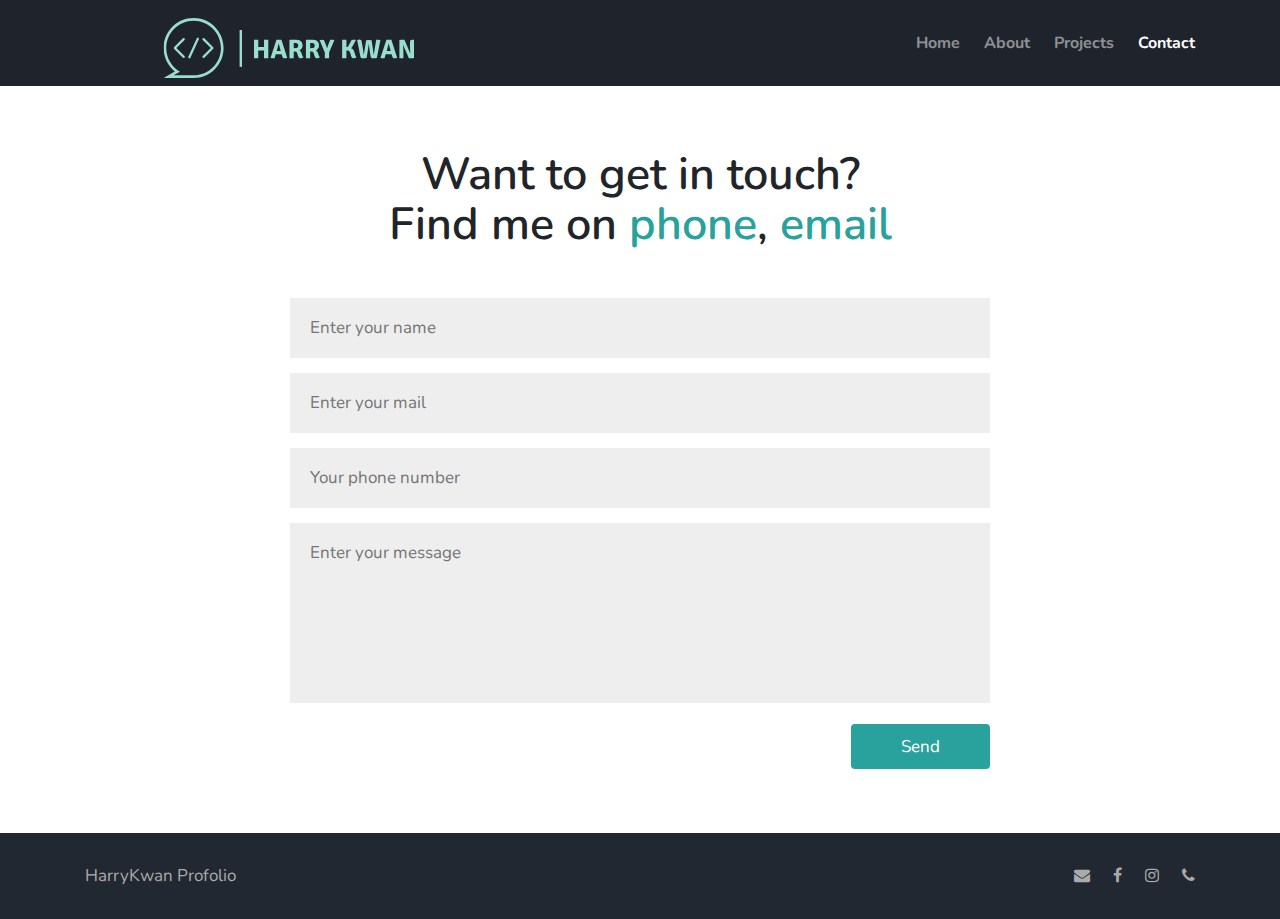
==== contact.html @ 083d7336 "Add files via upload" ====
<!--
Author: W3layouts
Author URL: http://w3layouts.com
-->
<!doctype html>
<html lang="en">

<head>
    <!-- Required meta tags -->
    <meta charset="utf-8">
    <meta name="viewport" content="width=device-width, initial-scale=1, shrink-to-fit=no">

    <title>Harry Kwan</title>

    <!-- google fonts -->
    <link href="https://fonts.googleapis.com/css?family=Nunito:400,700&display=swap" rel="stylesheet">
    <link href="https://fonts.googleapis.com/css2?family=Dosis:wght@200;300;400&display=swap" rel="stylesheet">

    <!-- Template CSS -->
    <link rel="stylesheet" href="assets/css/style-starter.css">
    <style>
        .mysvglogo {
            width: 331px;
            height: 75px;
            position: absolute;
            left: calc(10% + 100px);
            transform: translate(-50%, -50%) scale(.8);
            z-index: 0;
            cursor: pointer;
        }

        @media only screen and (max-width: 600px) {
            .mysvglogo {
                left: calc(10% + 60px);
                transform: translate(-50%, -50%) scale(.6);

            }
        }
    </style>
</head>

<body>
    <!-- inner page header -->
    <div class="inner-banner">
        <div class="w3l-header inner-w3l-header" id="home">
            <div class="container">
                <nav class="navbar navbar-expand-lg navbar-dark pl-0 pr-0">
                    <a class="navbar-brand m-0 text-primary" href="index.html">
                        <div style="margin-top: 10px;">
                            <svg height="75" width="331" class="mysvglogo" style="">
                                <defs id="SvgjsDefs1001"></defs>
                                <g id="SvgjsG1007" featurekey="symbolFeature-0"
                                    transform="matrix(0.9621676019932013,0,0,0.9621676019932013,-10.608860919193836,-10.608860001599306)"
                                    fill="#99ddcc">
                                    <path xmlns="http://www.w3.org/2000/svg"
                                        d="M50,11.026c-21.525,0-38.974,17.449-38.974,38.974c0,12.283,5.688,23.232,14.567,30.376l-14.567,8.599H50  c21.525,0,38.975-17.449,38.975-38.975C88.975,28.475,71.523,11.026,50,11.026z M49.999,85.507H23.961l8.242-4.786  C21.617,74.574,14.493,63.123,14.493,50c0-19.61,15.896-35.506,35.506-35.506c19.61,0,35.507,15.896,35.507,35.506  C85.506,69.609,69.609,85.507,49.999,85.507z M38.165,60.521c0.581,0.581,0.581,1.521,0,2.103c-0.581,0.581-1.521,0.581-2.102,0  L24.516,51.076c-0.581-0.581-0.581-1.521,0-2.102l11.547-11.547c0.581-0.581,1.522-0.581,2.102,0c0.581,0.58,0.581,1.521,0,2.102  L27.669,50.025L38.165,60.521 M61.835,39.529c-0.581-0.581-0.581-1.521,0-2.102s1.521-0.581,2.103,0l11.547,11.547  c0.581,0.581,0.581,1.522,0,2.102L63.938,62.623c-0.581,0.581-1.522,0.581-2.103,0c-0.581-0.58-0.581-1.521,0-2.102l10.496-10.496  L61.835,39.529 M44.498,63.563c-0.206,0-0.415-0.044-0.615-0.134c-0.747-0.342-1.077-1.223-0.737-1.97l11.004-24.153  c0.34-0.747,1.221-1.077,1.968-0.736c0.748,0.34,1.077,1.221,0.737,1.968L45.851,62.692C45.602,63.24,45.062,63.563,44.498,63.563">
                                    </path>
                                </g>
                                <g id="SvgjsG1008" featurekey="textGroupContainer" transform="matrix(1,0,0,1,330,15)"
                                    fill="#99ddcc">
                                    <rect xmlns="http://www.w3.org/2000/svg" y="0" height="1" width="1" opacity="0">
                                    </rect>
                                    <rect xmlns="http://www.w3.org/2000/svg" y="0" x="-235" width="3" height="46">
                                    </rect>
                                </g>
                                <g id="SvgjsG1009" featurekey="vMvB0T-0"
                                    transform="matrix(1.6739202743619082,0,0,1.6739202743619082,110.45564141444424,16.688650567163222)"
                                    fill="#99ddcc">
                                    <path
                                        d="M9.02 11.64 l-0.02 -1.48 l0 -3.82 q0.62 -0.12 1.61 -0.12 t1.59 0.12 l0 13.66 q-0.64 0.12 -1.6 0.12 t-1.6 -0.12 l0 -4.24 l0.02 -1.48 l-1 0.02 l-2.32 0 l-1 -0.02 l0.02 1.48 l0 4.24 q-0.62 0.12 -1.6 0.12 t-1.6 -0.12 l0 -13.66 q0.62 -0.12 1.6 -0.12 t1.6 0.12 l0 3.82 l-0.02 1.48 l1 -0.02 l2.32 0 z M18.560000000000002 17.14 q-0.54 0 -0.8 -0.02 l-0.86 2.9 q-0.48 0.12 -1.34 0.12 q-0.96 0 -1.56 -0.22 l-0.1 -0.16 l4.4 -13.42 q0.78 -0.12 1.82 -0.12 q1.18 0 1.88 0.14 l4.32 13.44 q-0.7 0.38 -1.58 0.38 q-1.04 0 -1.46 -0.36 t-0.72 -1.38 l-0.38 -1.32 q-0.26 0.02 -0.78 0.02 l-2.84 0 z M18.5 14.620000000000001 l0.8 -0.02 l1.46 0 q0.1 0 0.35 0.01 t0.37 0.01 l-0.34 -1.24 q-0.48 -1.68 -1.1 -4.12 l-0.12 0 q-0.16 0.86 -0.96 3.82 z M37.8 10.56 q0 0.66 -0.2 1.25 t-0.53 1.06 t-0.78 0.82 t-0.93 0.53 q1.04 0.38 1.54 1.84 l0.6 1.7 q0.34 1 1 1.48 q-0.3 0.4 -0.9 0.67 t-1.32 0.27 t-1.12 -0.41 t-0.74 -1.43 l-0.72 -2.1 q-0.22 -0.6 -0.59 -0.92 t-1.11 -0.32 l-0.82 0 l0 5 q-0.64 0.12 -1.6 0.12 t-1.58 -0.12 l0 -13.56 l0.14 -0.14 q1.74 -0.04 2.93 -0.06 t1.87 -0.02 q1.1 0 2 0.27 t1.53 0.81 t0.98 1.36 t0.35 1.9 z M31.18 8.62 l0 3.92 q0.9 0 1.54 -0.03 t1.03 -0.24 t0.59 -0.59 t0.2 -1.1 q0 -1.94 -1.88 -1.94 l-0.83 0 t-0.65 -0.02 z M50.1 10.56 q0 0.66 -0.2 1.25 t-0.53 1.06 t-0.78 0.82 t-0.93 0.53 q1.04 0.38 1.54 1.84 l0.6 1.7 q0.34 1 1 1.48 q-0.3 0.4 -0.9 0.67 t-1.32 0.27 t-1.12 -0.41 t-0.74 -1.43 l-0.72 -2.1 q-0.22 -0.6 -0.59 -0.92 t-1.11 -0.32 l-0.82 0 l0 5 q-0.64 0.12 -1.6 0.12 t-1.58 -0.12 l0 -13.56 l0.14 -0.14 q1.74 -0.04 2.93 -0.06 t1.87 -0.02 q1.1 0 2 0.27 t1.53 0.81 t0.98 1.36 t0.35 1.9 z M43.480000000000004 8.62 l0 3.92 q0.9 0 1.54 -0.03 t1.03 -0.24 t0.59 -0.59 t0.2 -1.1 q0 -1.94 -1.88 -1.94 l-0.83 0 t-0.65 -0.02 z M57.14 9.72 l1.34 -3.38 q0.52 -0.12 1.34 -0.12 q0.88 0 1.52 0.24 l0.14 0.16 l-3.88 9.18 l0 4.2 q-0.62 0.12 -1.6 0.12 t-1.6 -0.12 l0 -4.28 l-3.86 -9 q0.92 -0.54 1.76 -0.54 t1.21 0.29 t0.65 0.99 l0.96 2.38 q0.52 1.28 0.9 2.86 l0.12 0 q0.32 -1.26 1 -2.98 z M78.10000000000001 19.22 q-0.68 0.96 -2.12 0.96 q-0.82 0 -1.23 -0.42 t-0.71 -1.42 l-0.76 -2.34 q-0.3 -0.94 -0.72 -1.34 t-1.14 -0.4 q-0.24 0 -0.88 0.04 l0 5.7 q-0.62 0.12 -1.6 0.12 t-1.6 -0.12 l0 -13.66 q0.62 -0.12 1.6 -0.12 t1.6 0.12 l0 5.28 l0.52 -0.02 q0.36 0 0.52 -0.13 t0.38 -0.55 l1.9 -3.58 q0.3 -0.62 0.64 -0.87 t1.06 -0.25 q0.8 0 1.86 0.1 l0.18 0.22 l-2.44 4.6 q-0.46 0.92 -1.12 1.46 q0.94 0.2 1.41 0.76 t0.79 1.5 l0.82 2.48 q0.16 0.46 0.24 0.68 t0.4 0.74 q0.14 0.2 0.4 0.46 z M80.9 18.68 l-2.36 -12.16 q0.96 -0.36 1.7 -0.36 q0.84 0 1.22 0.37 t0.54 1.39 l0.84 5.16 q0.38 2.32 0.48 3.24 t0.13 0.96 t0.13 0.04 l1.66 -10.72 q0.74 -0.14 2.06 -0.14 t2.04 0.14 l1.52 10.46 q0.02 0.18 0.07 0.22 t0.15 0.04 q0.18 -1.88 0.6 -4.26 l1.12 -6.72 q0.58 -0.12 1.34 -0.12 q0.92 0 1.62 0.22 l0.14 0.18 l-2.64 13.36 q-1.3 0.14 -2.44 0.14 t-1.62 -0.28 t-0.62 -1.16 l-0.68 -4.34 q-0.36 -2.36 -0.58 -4.64 l-0.14 0 q-0.22 1.94 -0.66 4.64 l-0.9 5.64 q-1.36 0.14 -2.47 0.14 t-1.59 -0.28 t-0.66 -1.16 z M100.66000000000001 17.14 q-0.54 0 -0.8 -0.02 l-0.86 2.9 q-0.48 0.12 -1.34 0.12 q-0.96 0 -1.56 -0.22 l-0.1 -0.16 l4.4 -13.42 q0.78 -0.12 1.82 -0.12 q1.18 0 1.88 0.14 l4.32 13.44 q-0.7 0.38 -1.58 0.38 q-1.04 0 -1.46 -0.36 t-0.72 -1.38 l-0.38 -1.32 q-0.26 0.02 -0.78 0.02 l-2.84 0 z M100.60000000000001 14.620000000000001 l0.8 -0.02 l1.46 0 q0.1 0 0.35 0.01 t0.37 0.01 l-0.34 -1.24 q-0.48 -1.68 -1.1 -4.12 l-0.12 0 q-0.16 0.86 -0.96 3.82 z M120.86000000000001 6.199999999999999 l0.14 0.14 l0 13.6 q-0.8 0.18 -1.89 0.18 t-1.93 -0.12 l-3.14 -7.16 q-0.56 -1.22 -1.14 -2.82 l-0.06 0.02 q0.24 2.92 0.24 5.98 l0 3.98 q-0.62 0.12 -1.5 0.12 t-1.48 -0.12 l0 -13.6 q0.76 -0.18 1.83 -0.18 t1.91 0.12 l3.1 7.14 q0.84 1.98 1.24 3.04 l0.08 -0.04 q-0.24 -2.78 -0.24 -5.9 l0 -2.44 q0 -1.04 0.42 -1.49 t1.36 -0.45 l1.06 0 z">
                                    </path>
                                </g>
                            </svg>
                        </div>
                    </a>
                    <button class="navbar-toggler" type="button" data-toggle="collapse" data-target="#navbarNav"
                        aria-controls="navbarNav" aria-expanded="false" aria-label="Toggle navigation">
                        <span class="navbar-toggler-icon"></span>
                    </button>
                    <div class="collapse navbar-collapse" id="navbarNav">
                        <ul class="navbar-nav ml-auto">
                            <li class="nav-item mr-lg-4">
                                <a class="nav-link pl-0 pr-0 font-weight-bold" href="index.html">Home <span
                                        class="sr-only">(current)</span></a>
                            </li>
                            <li class="nav-item mr-lg-4">
                                <a class="nav-link pl-0 pr-0 font-weight-bold" href="index.html#about">About</a>
                            </li>
                            <li class="nav-item mr-lg-4">
                                <a class="nav-link pl-0 pr-0 font-weight-bold" href="services.html">Projects</a>
                            </li>
                            <li class="nav-item active">
                                <a class="nav-link pl-0 pr-0 font-weight-bold" href="contact.html">Contact</a>
                            </li>
                        </ul>
                    </div>
                </nav>
            </div>
        </div>
    </div>
    <!-- //inner page header -->

    <!-- contact form -->
    <section class="w3l-contacts-12 py-5">
        <div class="container py-md-3">
            <div class="contacts12-main">
                <div class="title-section">
                    <h3 class="main-title-w3 mb-md-5 mb-4">Want to get in touch? <br>Find me on
                        <a href="tel:+852 66581248" class="text-primary">phone</a>,
                        <a href="mailto:harry1998kwan@gmail.com" class="text-primary">email</a>
                </div>
                <form action="https://sendmail.w3layouts.com/submitForm" method="post" class="">
                    <div class="main-input">
                        <input type="text" name="w3lName" placeholder="Enter your name" class="contact-input"
                            required="" />
                        <input type="email" name="w3lSender" placeholder="Enter your mail" class="contact-input"
                            required="" />
                        <input type="number" name="w3lPhone" placeholder="Your phone number" class="contact-input"
                            required="" />
                        <textarea class="contact-textarea contact-input" name="w3lMessage"
                            placeholder="Enter your message" required=""></textarea>
                    </div>
                    <div class="text-right">
                        <button class="btn-primary btn primary-btn-style">Send</button>
                    </div>
                </form>
            </div>
        </div>
    </section>
    <!-- //contact form -->

    <!-- Footer -->
    <section class="w3l-footers-1">
        <div class="footer bg-secondary">
            <div class="container">
                <div class="footer-content">
                    <div class="row">
                        <div class="col-lg-8 footer-left">
                            <p class="m-0">HarryKwan Profolio</p>
                            <!-- <a href="https://w3layouts.com">W3layouts</a> -->
                        </div>
                        <div class="col-lg-4 footer-right text-lg-right text-center mt-lg-0 mt-3">
                            <ul class="social m-0 p-0">
                                <li><a href="mailto:harry1998kwan@gmail.com"><span class="fa fa-envelope"></span></a>
                                </li>
                                <li><a target="_blank" href="https://www.facebook.com/harry.chan.77128"><span
                                            class="fa fa-facebook"></span></a></li>
                                <li><a target="_blank" href="https://www.instagram.com/harrykwan0_0/"><span
                                            class="fa fa-instagram"></span></a></li>
                                <li><a href="tel:+852 66581248"><span class="fa fa-phone"></span></a></li>
                            </ul>
                        </div>
                    </div>
                </div>
            </div>
        </div>
    </section>
    <!-- //Footer -->

    <!-- move top -->
    <button onclick="topFunction()" id="movetop" class="bg-primary" title="Go to top">
        <span class="fa fa-angle-up"></span>
    </button>
    <script>
        // When the user scrolls down 20px from the top of the document, show the button
        window.onscroll = function () {
            scrollFunction()
        };

        function scrollFunction() {
            if (document.body.scrollTop > 20 || document.documentElement.scrollTop > 20) {
                document.getElementById("movetop").style.display = "block";
            } else {
                document.getElementById("movetop").style.display = "none";
            }
        }

        // When the user clicks on the button, scroll to the top of the document
        function topFunction() {
            document.body.scrollTop = 0;
            document.documentElement.scrollTop = 0;
        }
    </script>
    <!-- /move top -->

    <!-- common jquery -->
    <script src="assets/js/jquery-3.3.1.min.js"></script>
    <!-- //common jquery -->

    <!-- disable body scroll which navbar is in active -->
    <script>
        $(function () {
            $('.navbar-toggler').click(function () {
                $('body').toggleClass('noscroll');
            })
        });
    </script>
    <!-- disable body scroll which navbar is in active -->

    <!--  bootstrap js -->
    <script src="assets/js/bootstrap.min.js"></script>
    <!--  //bootstrap js -->

</body>

</html>
---- assets/css/style-starter.css ----
/*--
Author: W3layouts
Author URL: http://w3layouts.com
--*/

@charset "UTF-8";

/*!
 * Bootstrap v4.4.1 (https://getbootstrap.com/)
 * Copyright 2011-2019 The Bootstrap Authors
 * Copyright 2011-2019 Twitter, Inc.
 * Licensed under MIT (https://github.com/twbs/bootstrap/blob/master/LICENSE)
 */
:root {
  --blue: #007bff;
  --indigo: #6610f2;
  --purple: #6f42c1;
  --pink: #e83e8c;
  --red: #dc3545;
  --orange: #fd7e14;
  --yellow: #ffc107;
  --green: #28a745;
  --teal: #20c997;
  --cyan: #17a2b8;
  --white: #fff;
  --gray: #6c757d;
  --gray-dark: #343a40;
  --primary: #29a19c;
  --secondary: #222831;
  --success: #28a745;
  --info: #17a2b8;
  --warning: #ffc107;
  --danger: #dc3545;
  --light: #f8f9fa;
  --dark: #343a40;
  --breakpoint-xs: 0;
  --breakpoint-sm: 576px;
  --breakpoint-md: 768px;
  --breakpoint-lg: 992px;
  --breakpoint-xl: 1200px;
  --font-family-sans-serif: -apple-system, BlinkMacSystemFont, "Segoe UI", Roboto, "Helvetica Neue", Arial, "Noto Sans", sans-serif, "Apple Color Emoji", "Segoe UI Emoji", "Segoe UI Symbol", "Noto Color Emoji";
  --font-family-monospace: SFMono-Regular, Menlo, Monaco, Consolas, "Liberation Mono", "Courier New", monospace;
}

*,
*::before,
*::after {
  box-sizing: border-box;
}

html {
  /* font-family: sans-serif; */
  font-family: 'Dosis', sans-serif;
  line-height: 1.15;
  -webkit-text-size-adjust: 100%;
  -webkit-tap-highlight-color: rgba(0, 0, 0, 0);
}

article,
aside,
figcaption,
figure,
footer,
header,
hgroup,
main,
nav,
section {
  display: block;
}

body {
  margin: 0;
  /* font-family: -apple-system, BlinkMacSystemFont, "Segoe UI", Roboto, "Helvetica Neue", Arial, "Noto Sans", sans-serif, "Apple Color Emoji", "Segoe UI Emoji", "Segoe UI Symbol", "Noto Color Emoji"; */
  font-family: 'Dosis', sans-serif;
  font-size: 1rem;
  font-weight: 400;
  line-height: 1.5;
  color: #212529;
  text-align: left;
  background-color: #fff;
}

[tabindex="-1"]:focus:not(:focus-visible) {
  outline: 0 !important;
}

hr {
  box-sizing: content-box;
  height: 0;
  overflow: visible;
}

h1,
h2,
h3,
h4,
h5,
h6 {
  margin-top: 0;
  margin-bottom: 0.5rem;
}

p {
  margin-top: 0;
  margin-bottom: 1rem;
}

abbr[title],
abbr[data-original-title] {
  text-decoration: underline;
  -webkit-text-decoration: underline dotted;
  text-decoration: underline dotted;
  cursor: help;
  border-bottom: 0;
  -webkit-text-decoration-skip-ink: none;
  text-decoration-skip-ink: none;
}

address {
  margin-bottom: 1rem;
  font-style: normal;
  line-height: inherit;
}

ol,
ul,
dl {
  margin-top: 0;
  margin-bottom: 1rem;
}

ol ol,
ul ul,
ol ul,
ul ol {
  margin-bottom: 0;
}

dt {
  font-weight: 700;
}

dd {
  margin-bottom: .5rem;
  margin-left: 0;
}

blockquote {
  margin: 0 0 1rem;
}

b,
strong {
  font-weight: bolder;
}

small {
  font-size: 80%;
}

sub,
sup {
  position: relative;
  font-size: 75%;
  line-height: 0;
  vertical-align: baseline;
}

sub {
  bottom: -.25em;
}

sup {
  top: -.5em;
}

a {
  color: #29a19c;
  text-decoration: none;
  background-color: transparent;
}

a:hover {
  color: #196461;
  text-decoration: underline;
}

a:not([href]) {
  color: inherit;
  text-decoration: none;
}

a:not([href]):hover {
  color: inherit;
  text-decoration: none;
}

pre,
code,
kbd,
samp {
  /* font-family: SFMono-Regular, Menlo, Monaco, Consolas, "Liberation Mono", "Courier New", monospace; */
  font-family: 'Dosis', sans-serif;
  font-size: 1em;
}

pre {
  margin-top: 0;
  margin-bottom: 1rem;
  overflow: auto;
}

figure {
  margin: 0 0 1rem;
}

img {
  vertical-align: middle;
  border-style: none;
}

svg {
  overflow: hidden;
  vertical-align: middle;
}

table {
  border-collapse: collapse;
}

caption {
  padding-top: 0.75rem;
  padding-bottom: 0.75rem;
  color: #6c757d;
  text-align: left;
  caption-side: bottom;
}

th {
  text-align: inherit;
}

label {
  display: inline-block;
  margin-bottom: 0.5rem;
}

button {
  border-radius: 0;
}

button:focus {
  outline: 1px dotted;
  outline: 5px auto -webkit-focus-ring-color;
}

input,
button,
select,
optgroup,
textarea {
  margin: 0;
  font-family: inherit;
  font-size: inherit;
  line-height: inherit;
}

button,
input {
  overflow: visible;
}

button,
select {
  text-transform: none;
}

select {
  word-wrap: normal;
}

button,
[type="button"],
[type="reset"],
[type="submit"] {
  -webkit-appearance: button;
}

button:not(:disabled),
[type="button"]:not(:disabled),
[type="reset"]:not(:disabled),
[type="submit"]:not(:disabled) {
  cursor: pointer;
}

button::-moz-focus-inner,
[type="button"]::-moz-focus-inner,
[type="reset"]::-moz-focus-inner,
[type="submit"]::-moz-focus-inner {
  padding: 0;
  border-style: none;
}

input[type="radio"],
input[type="checkbox"] {
  box-sizing: border-box;
  padding: 0;
}

input[type="date"],
input[type="time"],
input[type="datetime-local"],
input[type="month"] {
  -webkit-appearance: listbox;
}

textarea {
  overflow: auto;
  resize: vertical;
}

fieldset {
  min-width: 0;
  padding: 0;
  margin: 0;
  border: 0;
}

legend {
  display: block;
  width: 100%;
  max-width: 100%;
  padding: 0;
  margin-bottom: .5rem;
  font-size: 1.5rem;
  line-height: inherit;
  color: inherit;
  white-space: normal;
}

@media (max-width: 1200px) {
  legend {
    font-size: calc(1.275rem + 0.3vw);
  }
}

progress {
  vertical-align: baseline;
}

[type="number"]::-webkit-inner-spin-button,
[type="number"]::-webkit-outer-spin-button {
  height: auto;
}

[type="search"] {
  outline-offset: -2px;
  -webkit-appearance: none;
}

[type="search"]::-webkit-search-decoration {
  -webkit-appearance: none;
}

::-webkit-file-upload-button {
  font: inherit;
  -webkit-appearance: button;
}

output {
  display: inline-block;
}

summary {
  display: list-item;
  cursor: pointer;
}

template {
  display: none;
}

[hidden] {
  display: none !important;
}

h1,
h2,
h3,
h4,
h5,
h6,
.h1,
.h2,
.h3,
.h4,
.h5,
.h6 {
  margin-bottom: 0.5rem;
  font-weight: 500;
  line-height: 1.2;
}

h1,
.h1 {
  font-size: 2.5rem;
}

@media (max-width: 1200px) {

  h1,
  .h1 {
    font-size: calc(1.375rem + 1.5vw);
  }
}

h2,
.h2 {
  font-size: 2rem;
}

@media (max-width: 1200px) {

  h2,
  .h2 {
    font-size: calc(1.325rem + 0.9vw);
  }
}

h3,
.h3 {
  font-size: 1.75rem;
}

@media (max-width: 1200px) {

  h3,
  .h3 {
    font-size: calc(1.3rem + 0.6vw);
  }
}

h4,
.h4 {
  font-size: 1.5rem;
}

@media (max-width: 1200px) {

  h4,
  .h4 {
    font-size: calc(1.275rem + 0.3vw);
  }
}

h5,
.h5 {
  font-size: 1.25rem;
}

h6,
.h6 {
  font-size: 1rem;
}

.lead {
  font-size: 1.25rem;
  font-weight: 300;
}

.display-1 {
  font-size: 6rem;
  font-weight: 300;
  line-height: 1.2;
}

@media (max-width: 1200px) {
  .display-1 {
    font-size: calc(1.725rem + 5.7vw);
  }
}

.display-2 {
  font-size: 5.5rem;
  font-weight: 300;
  line-height: 1.2;
}

@media (max-width: 1200px) {
  .display-2 {
    font-size: calc(1.675rem + 5.1vw);
  }
}

.display-3 {
  font-size: 4.5rem;
  font-weight: 300;
  line-height: 1.2;
}

@media (max-width: 1200px) {
  .display-3 {
    font-size: calc(1.575rem + 3.9vw);
  }
}

.display-4 {
  font-size: 3.5rem;
  font-weight: 300;
  line-height: 1.2;
}

@media (max-width: 1200px) {
  .display-4 {
    font-size: calc(1.475rem + 2.7vw);
  }
}

hr {
  margin-top: 1rem;
  margin-bottom: 1rem;
  border: 0;
  border-top: 1px solid rgba(0, 0, 0, 0.1);
}

small,
.small {
  font-size: 80%;
  font-weight: 400;
}

mark,
.mark {
  padding: 0.2em;
  background-color: #fcf8e3;
}

.list-unstyled {
  padding-left: 0;
  list-style: none;
}

.list-inline {
  padding-left: 0;
  list-style: none;
}

.list-inline-item {
  display: inline-block;
}

.list-inline-item:not(:last-child) {
  margin-right: 0.5rem;
}

.initialism {
  font-size: 90%;
  text-transform: uppercase;
}

.blockquote {
  margin-bottom: 1rem;
  font-size: 1.25rem;
}

.blockquote-footer {
  display: block;
  font-size: 80%;
  color: #6c757d;
}

.blockquote-footer::before {
  content: "\2014\00A0";
}

.img-fluid {
  max-width: 100%;
  height: auto;
}

.img-thumbnail {
  padding: 0.25rem;
  background-color: #fff;
  border: 1px solid #dee2e6;
  border-radius: 0.25rem;
  max-width: 100%;
  height: auto;
}

.figure {
  display: inline-block;
}

.figure-img {
  margin-bottom: 0.5rem;
  line-height: 1;
}

.figure-caption {
  font-size: 90%;
  color: #6c757d;
}

code {
  font-size: 87.5%;
  color: #e83e8c;
  word-wrap: break-word;
}

a>code {
  color: inherit;
}

kbd {
  padding: 0.2rem 0.4rem;
  font-size: 87.5%;
  color: #fff;
  background-color: #212529;
  border-radius: 0.2rem;
}

kbd kbd {
  padding: 0;
  font-size: 100%;
  font-weight: 700;
}

pre {
  display: block;
  font-size: 87.5%;
  color: #212529;
}

pre code {
  font-size: inherit;
  color: inherit;
  word-break: normal;
}

.pre-scrollable {
  max-height: 340px;
  overflow-y: scroll;
}

.container {
  width: 100%;
  padding-right: 15px;
  padding-left: 15px;
  margin-right: auto;
  margin-left: auto;
}

@media (min-width: 576px) {
  .container {
    max-width: 540px;
  }
}

@media (min-width: 768px) {
  .container {
    max-width: 720px;
  }
}

@media (min-width: 992px) {
  .container {
    max-width: 960px;
  }
}

@media (min-width: 1200px) {
  .container {
    max-width: 1140px;
  }
}

.container-fluid,
.container-sm,
.container-md,
.container-lg,
.container-xl {
  width: 100%;
  padding-right: 15px;
  padding-left: 15px;
  margin-right: auto;
  margin-left: auto;
}

@media (min-width: 576px) {

  .container,
  .container-sm {
    max-width: 540px;
  }
}

@media (min-width: 768px) {

  .container,
  .container-sm,
  .container-md {
    max-width: 720px;
  }
}

@media (min-width: 992px) {

  .container,
  .container-sm,
  .container-md,
  .container-lg {
    max-width: 960px;
  }
}

@media (min-width: 1200px) {

  .container,
  .container-sm,
  .container-md,
  .container-lg,
  .container-xl {
    max-width: 1140px;
  }
}

.row {
  display: flex;
  flex-wrap: wrap;
  margin-right: -15px;
  margin-left: -15px;
}

.no-gutters {
  margin-right: 0;
  margin-left: 0;
}

.no-gutters>.col,
.no-gutters>[class*="col-"] {
  padding-right: 0;
  padding-left: 0;
}

.col-1,
.col-2,
.col-3,
.col-4,
.col-5,
.col-6,
.col-7,
.col-8,
.col-9,
.col-10,
.col-11,
.col-12,
.col,
.col-auto,
.col-sm-1,
.col-sm-2,
.col-sm-3,
.col-sm-4,
.col-sm-5,
.col-sm-6,
.col-sm-7,
.col-sm-8,
.col-sm-9,
.col-sm-10,
.col-sm-11,
.col-sm-12,
.col-sm,
.col-sm-auto,
.col-md-1,
.col-md-2,
.col-md-3,
.col-md-4,
.col-md-5,
.col-md-6,
.col-md-7,
.col-md-8,
.col-md-9,
.col-md-10,
.col-md-11,
.col-md-12,
.col-md,
.col-md-auto,
.col-lg-1,
.col-lg-2,
.col-lg-3,
.col-lg-4,
.col-lg-5,
.col-lg-6,
.col-lg-7,
.col-lg-8,
.col-lg-9,
.col-lg-10,
.col-lg-11,
.col-lg-12,
.col-lg,
.col-lg-auto,
.col-xl-1,
.col-xl-2,
.col-xl-3,
.col-xl-4,
.col-xl-5,
.col-xl-6,
.col-xl-7,
.col-xl-8,
.col-xl-9,
.col-xl-10,
.col-xl-11,
.col-xl-12,
.col-xl,
.col-xl-auto {
  position: relative;
  width: 100%;
  padding-right: 15px;
  padding-left: 15px;
}

.col {
  flex-basis: 0;
  flex-grow: 1;
  max-width: 100%;
}

.row-cols-1>* {
  flex: 0 0 100%;
  max-width: 100%;
}

.row-cols-2>* {
  flex: 0 0 50%;
  max-width: 50%;
}

.row-cols-3>* {
  flex: 0 0 33.33333%;
  max-width: 33.33333%;
}

.row-cols-4>* {
  flex: 0 0 25%;
  max-width: 25%;
}

.row-cols-5>* {
  flex: 0 0 20%;
  max-width: 20%;
}

.row-cols-6>* {
  flex: 0 0 16.66667%;
  max-width: 16.66667%;
}

.col-auto {
  flex: 0 0 auto;
  width: auto;
  max-width: 100%;
}

.col-1 {
  flex: 0 0 8.33333%;
  max-width: 8.33333%;
}

.col-2 {
  flex: 0 0 16.66667%;
  max-width: 16.66667%;
}

.col-3 {
  flex: 0 0 25%;
  max-width: 25%;
}

.col-4 {
  flex: 0 0 33.33333%;
  max-width: 33.33333%;
}

.col-5 {
  flex: 0 0 41.66667%;
  max-width: 41.66667%;
}

.col-6 {
  flex: 0 0 50%;
  max-width: 50%;
}

.col-7 {
  flex: 0 0 58.33333%;
  max-width: 58.33333%;
}

.col-8 {
  flex: 0 0 66.66667%;
  max-width: 66.66667%;
}

.col-9 {
  flex: 0 0 75%;
  max-width: 75%;
}

.col-10 {
  flex: 0 0 83.33333%;
  max-width: 83.33333%;
}

.col-11 {
  flex: 0 0 91.66667%;
  max-width: 91.66667%;
}

.col-12 {
  flex: 0 0 100%;
  max-width: 100%;
}

.order-first {
  order: -1;
}

.order-last {
  order: 13;
}

.order-0 {
  order: 0;
}

.order-1 {
  order: 1;
}

.order-2 {
  order: 2;
}

.order-3 {
  order: 3;
}

.order-4 {
  order: 4;
}

.order-5 {
  order: 5;
}

.order-6 {
  order: 6;
}

.order-7 {
  order: 7;
}

.order-8 {
  order: 8;
}

.order-9 {
  order: 9;
}

.order-10 {
  order: 10;
}

.order-11 {
  order: 11;
}

.order-12 {
  order: 12;
}

.offset-1 {
  margin-left: 8.33333%;
}

.offset-2 {
  margin-left: 16.66667%;
}

.offset-3 {
  margin-left: 25%;
}

.offset-4 {
  margin-left: 33.33333%;
}

.offset-5 {
  margin-left: 41.66667%;
}

.offset-6 {
  margin-left: 50%;
}

.offset-7 {
  margin-left: 58.33333%;
}

.offset-8 {
  margin-left: 66.66667%;
}

.offset-9 {
  margin-left: 75%;
}

.offset-10 {
  margin-left: 83.33333%;
}

.offset-11 {
  margin-left: 91.66667%;
}

@media (min-width: 576px) {
  .col-sm {
    flex-basis: 0;
    flex-grow: 1;
    max-width: 100%;
  }

  .row-cols-sm-1>* {
    flex: 0 0 100%;
    max-width: 100%;
  }

  .row-cols-sm-2>* {
    flex: 0 0 50%;
    max-width: 50%;
  }

  .row-cols-sm-3>* {
    flex: 0 0 33.33333%;
    max-width: 33.33333%;
  }

  .row-cols-sm-4>* {
    flex: 0 0 25%;
    max-width: 25%;
  }

  .row-cols-sm-5>* {
    flex: 0 0 20%;
    max-width: 20%;
  }

  .row-cols-sm-6>* {
    flex: 0 0 16.66667%;
    max-width: 16.66667%;
  }

  .col-sm-auto {
    flex: 0 0 auto;
    width: auto;
    max-width: 100%;
  }

  .col-sm-1 {
    flex: 0 0 8.33333%;
    max-width: 8.33333%;
  }

  .col-sm-2 {
    flex: 0 0 16.66667%;
    max-width: 16.66667%;
  }

  .col-sm-3 {
    flex: 0 0 25%;
    max-width: 25%;
  }

  .col-sm-4 {
    flex: 0 0 33.33333%;
    max-width: 33.33333%;
  }

  .col-sm-5 {
    flex: 0 0 41.66667%;
    max-width: 41.66667%;
  }

  .col-sm-6 {
    flex: 0 0 50%;
    max-width: 50%;
  }

  .col-sm-7 {
    flex: 0 0 58.33333%;
    max-width: 58.33333%;
  }

  .col-sm-8 {
    flex: 0 0 66.66667%;
    max-width: 66.66667%;
  }

  .col-sm-9 {
    flex: 0 0 75%;
    max-width: 75%;
  }

  .col-sm-10 {
    flex: 0 0 83.33333%;
    max-width: 83.33333%;
  }

  .col-sm-11 {
    flex: 0 0 91.66667%;
    max-width: 91.66667%;
  }

  .col-sm-12 {
    flex: 0 0 100%;
    max-width: 100%;
  }

  .order-sm-first {
    order: -1;
  }

  .order-sm-last {
    order: 13;
  }

  .order-sm-0 {
    order: 0;
  }

  .order-sm-1 {
    order: 1;
  }

  .order-sm-2 {
    order: 2;
  }

  .order-sm-3 {
    order: 3;
  }

  .order-sm-4 {
    order: 4;
  }

  .order-sm-5 {
    order: 5;
  }

  .order-sm-6 {
    order: 6;
  }

  .order-sm-7 {
    order: 7;
  }

  .order-sm-8 {
    order: 8;
  }

  .order-sm-9 {
    order: 9;
  }

  .order-sm-10 {
    order: 10;
  }

  .order-sm-11 {
    order: 11;
  }

  .order-sm-12 {
    order: 12;
  }

  .offset-sm-0 {
    margin-left: 0;
  }

  .offset-sm-1 {
    margin-left: 8.33333%;
  }

  .offset-sm-2 {
    margin-left: 16.66667%;
  }

  .offset-sm-3 {
    margin-left: 25%;
  }

  .offset-sm-4 {
    margin-left: 33.33333%;
  }

  .offset-sm-5 {
    margin-left: 41.66667%;
  }

  .offset-sm-6 {
    margin-left: 50%;
  }

  .offset-sm-7 {
    margin-left: 58.33333%;
  }

  .offset-sm-8 {
    margin-left: 66.66667%;
  }

  .offset-sm-9 {
    margin-left: 75%;
  }

  .offset-sm-10 {
    margin-left: 83.33333%;
  }

  .offset-sm-11 {
    margin-left: 91.66667%;
  }
}

@media (min-width: 768px) {
  .col-md {
    flex-basis: 0;
    flex-grow: 1;
    max-width: 100%;
  }

  .row-cols-md-1>* {
    flex: 0 0 100%;
    max-width: 100%;
  }

  .row-cols-md-2>* {
    flex: 0 0 50%;
    max-width: 50%;
  }

  .row-cols-md-3>* {
    flex: 0 0 33.33333%;
    max-width: 33.33333%;
  }

  .row-cols-md-4>* {
    flex: 0 0 25%;
    max-width: 25%;
  }

  .row-cols-md-5>* {
    flex: 0 0 20%;
    max-width: 20%;
  }

  .row-cols-md-6>* {
    flex: 0 0 16.66667%;
    max-width: 16.66667%;
  }

  .col-md-auto {
    flex: 0 0 auto;
    width: auto;
    max-width: 100%;
  }

  .col-md-1 {
    flex: 0 0 8.33333%;
    max-width: 8.33333%;
  }

  .col-md-2 {
    flex: 0 0 16.66667%;
    max-width: 16.66667%;
  }

  .col-md-3 {
    flex: 0 0 25%;
    max-width: 25%;
  }

  .col-md-4 {
    flex: 0 0 33.33333%;
    max-width: 33.33333%;
  }

  .col-md-5 {
    flex: 0 0 41.66667%;
    max-width: 41.66667%;
  }

  .col-md-6 {
    flex: 0 0 50%;
    max-width: 50%;
  }

  .col-md-7 {
    flex: 0 0 58.33333%;
    max-width: 58.33333%;
  }

  .col-md-8 {
    flex: 0 0 66.66667%;
    max-width: 66.66667%;
  }

  .col-md-9 {
    flex: 0 0 75%;
    max-width: 75%;
  }

  .col-md-10 {
    flex: 0 0 83.33333%;
    max-width: 83.33333%;
  }

  .col-md-11 {
    flex: 0 0 91.66667%;
    max-width: 91.66667%;
  }

  .col-md-12 {
    flex: 0 0 100%;
    max-width: 100%;
  }

  .order-md-first {
    order: -1;
  }

  .order-md-last {
    order: 13;
  }

  .order-md-0 {
    order: 0;
  }

  .order-md-1 {
    order: 1;
  }

  .order-md-2 {
    order: 2;
  }

  .order-md-3 {
    order: 3;
  }

  .order-md-4 {
    order: 4;
  }

  .order-md-5 {
    order: 5;
  }

  .order-md-6 {
    order: 6;
  }

  .order-md-7 {
    order: 7;
  }

  .order-md-8 {
    order: 8;
  }

  .order-md-9 {
    order: 9;
  }

  .order-md-10 {
    order: 10;
  }

  .order-md-11 {
    order: 11;
  }

  .order-md-12 {
    order: 12;
  }

  .offset-md-0 {
    margin-left: 0;
  }

  .offset-md-1 {
    margin-left: 8.33333%;
  }

  .offset-md-2 {
    margin-left: 16.66667%;
  }

  .offset-md-3 {
    margin-left: 25%;
  }

  .offset-md-4 {
    margin-left: 33.33333%;
  }

  .offset-md-5 {
    margin-left: 41.66667%;
  }

  .offset-md-6 {
    margin-left: 50%;
  }

  .offset-md-7 {
    margin-left: 58.33333%;
  }

  .offset-md-8 {
    margin-left: 66.66667%;
  }

  .offset-md-9 {
    margin-left: 75%;
  }

  .offset-md-10 {
    margin-left: 83.33333%;
  }

  .offset-md-11 {
    margin-left: 91.66667%;
  }
}

@media (min-width: 992px) {
  .col-lg {
    flex-basis: 0;
    flex-grow: 1;
    max-width: 100%;
  }

  .row-cols-lg-1>* {
    flex: 0 0 100%;
    max-width: 100%;
  }

  .row-cols-lg-2>* {
    flex: 0 0 50%;
    max-width: 50%;
  }

  .row-cols-lg-3>* {
    flex: 0 0 33.33333%;
    max-width: 33.33333%;
  }

  .row-cols-lg-4>* {
    flex: 0 0 25%;
    max-width: 25%;
  }

  .row-cols-lg-5>* {
    flex: 0 0 20%;
    max-width: 20%;
  }

  .row-cols-lg-6>* {
    flex: 0 0 16.66667%;
    max-width: 16.66667%;
  }

  .col-lg-auto {
    flex: 0 0 auto;
    width: auto;
    max-width: 100%;
  }

  .col-lg-1 {
    flex: 0 0 8.33333%;
    max-width: 8.33333%;
  }

  .col-lg-2 {
    flex: 0 0 16.66667%;
    max-width: 16.66667%;
  }

  .col-lg-3 {
    flex: 0 0 25%;
    max-width: 25%;
  }

  .col-lg-4 {
    flex: 0 0 33.33333%;
    max-width: 33.33333%;
  }

  .col-lg-5 {
    flex: 0 0 41.66667%;
    max-width: 41.66667%;
  }

  .col-lg-6 {
    flex: 0 0 50%;
    max-width: 50%;
  }

  .col-lg-7 {
    flex: 0 0 58.33333%;
    max-width: 58.33333%;
  }

  .col-lg-8 {
    flex: 0 0 66.66667%;
    max-width: 66.66667%;
  }

  .col-lg-9 {
    flex: 0 0 75%;
    max-width: 75%;
  }

  .col-lg-10 {
    flex: 0 0 83.33333%;
    max-width: 83.33333%;
  }

  .col-lg-11 {
    flex: 0 0 91.66667%;
    max-width: 91.66667%;
  }

  .col-lg-12 {
    flex: 0 0 100%;
    max-width: 100%;
  }

  .order-lg-first {
    order: -1;
  }

  .order-lg-last {
    order: 13;
  }

  .order-lg-0 {
    order: 0;
  }

  .order-lg-1 {
    order: 1;
  }

  .order-lg-2 {
    order: 2;
  }

  .order-lg-3 {
    order: 3;
  }

  .order-lg-4 {
    order: 4;
  }

  .order-lg-5 {
    order: 5;
  }

  .order-lg-6 {
    order: 6;
  }

  .order-lg-7 {
    order: 7;
  }

  .order-lg-8 {
    order: 8;
  }

  .order-lg-9 {
    order: 9;
  }

  .order-lg-10 {
    order: 10;
  }

  .order-lg-11 {
    order: 11;
  }

  .order-lg-12 {
    order: 12;
  }

  .offset-lg-0 {
    margin-left: 0;
  }

  .offset-lg-1 {
    margin-left: 8.33333%;
  }

  .offset-lg-2 {
    margin-left: 16.66667%;
  }

  .offset-lg-3 {
    margin-left: 25%;
  }

  .offset-lg-4 {
    margin-left: 33.33333%;
  }

  .offset-lg-5 {
    margin-left: 41.66667%;
  }

  .offset-lg-6 {
    margin-left: 50%;
  }

  .offset-lg-7 {
    margin-left: 58.33333%;
  }

  .offset-lg-8 {
    margin-left: 66.66667%;
  }

  .offset-lg-9 {
    margin-left: 75%;
  }

  .offset-lg-10 {
    margin-left: 83.33333%;
  }

  .offset-lg-11 {
    margin-left: 91.66667%;
  }
}

@media (min-width: 1200px) {
  .col-xl {
    flex-basis: 0;
    flex-grow: 1;
    max-width: 100%;
  }

  .row-cols-xl-1>* {
    flex: 0 0 100%;
    max-width: 100%;
  }

  .row-cols-xl-2>* {
    flex: 0 0 50%;
    max-width: 50%;
  }

  .row-cols-xl-3>* {
    flex: 0 0 33.33333%;
    max-width: 33.33333%;
  }

  .row-cols-xl-4>* {
    flex: 0 0 25%;
    max-width: 25%;
  }

  .row-cols-xl-5>* {
    flex: 0 0 20%;
    max-width: 20%;
  }

  .row-cols-xl-6>* {
    flex: 0 0 16.66667%;
    max-width: 16.66667%;
  }

  .col-xl-auto {
    flex: 0 0 auto;
    width: auto;
    max-width: 100%;
  }

  .col-xl-1 {
    flex: 0 0 8.33333%;
    max-width: 8.33333%;
  }

  .col-xl-2 {
    flex: 0 0 16.66667%;
    max-width: 16.66667%;
  }

  .col-xl-3 {
    flex: 0 0 25%;
    max-width: 25%;
  }

  .col-xl-4 {
    flex: 0 0 33.33333%;
    max-width: 33.33333%;
  }

  .col-xl-5 {
    flex: 0 0 41.66667%;
    max-width: 41.66667%;
  }

  .col-xl-6 {
    flex: 0 0 50%;
    max-width: 50%;
  }

  .col-xl-7 {
    flex: 0 0 58.33333%;
    max-width: 58.33333%;
  }

  .col-xl-8 {
    flex: 0 0 66.66667%;
    max-width: 66.66667%;
  }

  .col-xl-9 {
    flex: 0 0 75%;
    max-width: 75%;
  }

  .col-xl-10 {
    flex: 0 0 83.33333%;
    max-width: 83.33333%;
  }

  .col-xl-11 {
    flex: 0 0 91.66667%;
    max-width: 91.66667%;
  }

  .col-xl-12 {
    flex: 0 0 100%;
    max-width: 100%;
  }

  .order-xl-first {
    order: -1;
  }

  .order-xl-last {
    order: 13;
  }

  .order-xl-0 {
    order: 0;
  }

  .order-xl-1 {
    order: 1;
  }

  .order-xl-2 {
    order: 2;
  }

  .order-xl-3 {
    order: 3;
  }

  .order-xl-4 {
    order: 4;
  }

  .order-xl-5 {
    order: 5;
  }

  .order-xl-6 {
    order: 6;
  }

  .order-xl-7 {
    order: 7;
  }

  .order-xl-8 {
    order: 8;
  }

  .order-xl-9 {
    order: 9;
  }

  .order-xl-10 {
    order: 10;
  }

  .order-xl-11 {
    order: 11;
  }

  .order-xl-12 {
    order: 12;
  }

  .offset-xl-0 {
    margin-left: 0;
  }

  .offset-xl-1 {
    margin-left: 8.33333%;
  }

  .offset-xl-2 {
    margin-left: 16.66667%;
  }

  .offset-xl-3 {
    margin-left: 25%;
  }

  .offset-xl-4 {
    margin-left: 33.33333%;
  }

  .offset-xl-5 {
    margin-left: 41.66667%;
  }

  .offset-xl-6 {
    margin-left: 50%;
  }

  .offset-xl-7 {
    margin-left: 58.33333%;
  }

  .offset-xl-8 {
    margin-left: 66.66667%;
  }

  .offset-xl-9 {
    margin-left: 75%;
  }

  .offset-xl-10 {
    margin-left: 83.33333%;
  }

  .offset-xl-11 {
    margin-left: 91.66667%;
  }
}

.table {
  width: 100%;
  margin-bottom: 1rem;
  color: #212529;
}

.table th,
.table td {
  padding: 0.75rem;
  vertical-align: top;
  border-top: 1px solid #dee2e6;
}

.table thead th {
  vertical-align: bottom;
  border-bottom: 2px solid #dee2e6;
}

.table tbody+tbody {
  border-top: 2px solid #dee2e6;
}

.table-sm th,
.table-sm td {
  padding: 0.3rem;
}

.table-bordered {
  border: 1px solid #dee2e6;
}

.table-bordered th,
.table-bordered td {
  border: 1px solid #dee2e6;
}

.table-bordered thead th,
.table-bordered thead td {
  border-bottom-width: 2px;
}

.table-borderless th,
.table-borderless td,
.table-borderless thead th,
.table-borderless tbody+tbody {
  border: 0;
}

.table-striped tbody tr:nth-of-type(odd) {
  background-color: rgba(0, 0, 0, 0.05);
}

.table-hover tbody tr:hover {
  color: #212529;
  background-color: rgba(0, 0, 0, 0.075);
}

.table-primary,
.table-primary>th,
.table-primary>td {
  background-color: #c3e5e3;
}

.table-primary th,
.table-primary td,
.table-primary thead th,
.table-primary tbody+tbody {
  border-color: #90cecc;
}

.table-hover .table-primary:hover {
  background-color: #b1dddb;
}

.table-hover .table-primary:hover>td,
.table-hover .table-primary:hover>th {
  background-color: #b1dddb;
}

.table-secondary,
.table-secondary>th,
.table-secondary>td {
  background-color: #c1c3c5;
}

.table-secondary th,
.table-secondary td,
.table-secondary thead th,
.table-secondary tbody+tbody {
  border-color: #8c8f94;
}

.table-hover .table-secondary:hover {
  background-color: #b4b6b9;
}

.table-hover .table-secondary:hover>td,
.table-hover .table-secondary:hover>th {
  background-color: #b4b6b9;
}

.table-success,
.table-success>th,
.table-success>td {
  background-color: #c3e6cb;
}

.table-success th,
.table-success td,
.table-success thead th,
.table-success tbody+tbody {
  border-color: #8fd19e;
}

.table-hover .table-success:hover {
  background-color: #b1dfbb;
}

.table-hover .table-success:hover>td,
.table-hover .table-success:hover>th {
  background-color: #b1dfbb;
}

.table-info,
.table-info>th,
.table-info>td {
  background-color: #bee5eb;
}

.table-info th,
.table-info td,
.table-info thead th,
.table-info tbody+tbody {
  border-color: #86cfda;
}

.table-hover .table-info:hover {
  background-color: #abdde5;
}

.table-hover .table-info:hover>td,
.table-hover .table-info:hover>th {
  background-color: #abdde5;
}

.table-warning,
.table-warning>th,
.table-warning>td {
  background-color: #ffeeba;
}

.table-warning th,
.table-warning td,
.table-warning thead th,
.table-warning tbody+tbody {
  border-color: #ffdf7e;
}

.table-hover .table-warning:hover {
  background-color: #ffe8a1;
}

.table-hover .table-warning:hover>td,
.table-hover .table-warning:hover>th {
  background-color: #ffe8a1;
}

.table-danger,
.table-danger>th,
.table-danger>td {
  background-color: #f5c6cb;
}

.table-danger th,
.table-danger td,
.table-danger thead th,
.table-danger tbody+tbody {
  border-color: #ed969e;
}

.table-hover .table-danger:hover {
  background-color: #f1b0b7;
}

.table-hover .table-danger:hover>td,
.table-hover .table-danger:hover>th {
  background-color: #f1b0b7;
}

.table-light,
.table-light>th,
.table-light>td {
  background-color: #fdfdfe;
}

.table-light th,
.table-light td,
.table-light thead th,
.table-light tbody+tbody {
  border-color: #fbfcfc;
}

.table-hover .table-light:hover {
  background-color: #ececf6;
}

.table-hover .table-light:hover>td,
.table-hover .table-light:hover>th {
  background-color: #ececf6;
}

.table-dark,
.table-dark>th,
.table-dark>td {
  background-color: #c6c8ca;
}

.table-dark th,
.table-dark td,
.table-dark thead th,
.table-dark tbody+tbody {
  border-color: #95999c;
}

.table-hover .table-dark:hover {
  background-color: #b9bbbe;
}

.table-hover .table-dark:hover>td,
.table-hover .table-dark:hover>th {
  background-color: #b9bbbe;
}

.table-active,
.table-active>th,
.table-active>td {
  background-color: rgba(0, 0, 0, 0.075);
}

.table-hover .table-active:hover {
  background-color: rgba(0, 0, 0, 0.075);
}

.table-hover .table-active:hover>td,
.table-hover .table-active:hover>th {
  background-color: rgba(0, 0, 0, 0.075);
}

.table .thead-dark th {
  color: #fff;
  background-color: #343a40;
  border-color: #454d55;
}

.table .thead-light th {
  color: #495057;
  background-color: #e9ecef;
  border-color: #dee2e6;
}

.table-dark {
  color: #fff;
  background-color: #343a40;
}

.table-dark th,
.table-dark td,
.table-dark thead th {
  border-color: #454d55;
}

.table-dark.table-bordered {
  border: 0;
}

.table-dark.table-striped tbody tr:nth-of-type(odd) {
  background-color: rgba(255, 255, 255, 0.05);
}

.table-dark.table-hover tbody tr:hover {
  color: #fff;
  background-color: rgba(255, 255, 255, 0.075);
}

@media (max-width: 575.98px) {
  .table-responsive-sm {
    display: block;
    width: 100%;
    overflow-x: auto;
    -webkit-overflow-scrolling: touch;
  }

  .table-responsive-sm>.table-bordered {
    border: 0;
  }
}

@media (max-width: 767.98px) {
  .table-responsive-md {
    display: block;
    width: 100%;
    overflow-x: auto;
    -webkit-overflow-scrolling: touch;
  }

  .table-responsive-md>.table-bordered {
    border: 0;
  }
}

@media (max-width: 991.98px) {
  .table-responsive-lg {
    display: block;
    width: 100%;
    overflow-x: auto;
    -webkit-overflow-scrolling: touch;
  }

  .table-responsive-lg>.table-bordered {
    border: 0;
  }
}

@media (max-width: 1199.98px) {
  .table-responsive-xl {
    display: block;
    width: 100%;
    overflow-x: auto;
    -webkit-overflow-scrolling: touch;
  }

  .table-responsive-xl>.table-bordered {
    border: 0;
  }
}

.table-responsive {
  display: block;
  width: 100%;
  overflow-x: auto;
  -webkit-overflow-scrolling: touch;
}

.table-responsive>.table-bordered {
  border: 0;
}

.form-control {
  display: block;
  width: 100%;
  height: calc(1.5em + 0.75rem + 2px);
  padding: 0.375rem 0.75rem;
  font-size: 1rem;
  font-weight: 400;
  line-height: 1.5;
  color: #495057;
  background-color: #fff;
  background-clip: padding-box;
  border: 1px solid #ced4da;
  border-radius: 0.25rem;
  transition: border-color 0.15s ease-in-out, box-shadow 0.15s ease-in-out;
}

@media (prefers-reduced-motion: reduce) {
  .form-control {
    transition: none;
  }
}

.form-control::-ms-expand {
  background-color: transparent;
  border: 0;
}

.form-control:-moz-focusring {
  color: transparent;
  text-shadow: 0 0 0 #495057;
}

.form-control:focus {
  color: #495057;
  background-color: #fff;
  border-color: #6fdad6;
  outline: 0;
  box-shadow: 0 0 0 0.2rem rgba(41, 161, 156, 0.25);
}

.form-control::-webkit-input-placeholder {
  color: #6c757d;
  opacity: 1;
}

.form-control::-moz-placeholder {
  color: #6c757d;
  opacity: 1;
}

.form-control:-ms-input-placeholder {
  color: #6c757d;
  opacity: 1;
}

.form-control::-ms-input-placeholder {
  color: #6c757d;
  opacity: 1;
}

.form-control::placeholder {
  color: #6c757d;
  opacity: 1;
}

.form-control:disabled,
.form-control[readonly] {
  background-color: #e9ecef;
  opacity: 1;
}

select.form-control:focus::-ms-value {
  color: #495057;
  background-color: #fff;
}

.form-control-file,
.form-control-range {
  display: block;
  width: 100%;
}

.col-form-label {
  padding-top: calc(0.375rem + 1px);
  padding-bottom: calc(0.375rem + 1px);
  margin-bottom: 0;
  font-size: inherit;
  line-height: 1.5;
}

.col-form-label-lg {
  padding-top: calc(0.5rem + 1px);
  padding-bottom: calc(0.5rem + 1px);
  font-size: 1.25rem;
  line-height: 1.5;
}

.col-form-label-sm {
  padding-top: calc(0.25rem + 1px);
  padding-bottom: calc(0.25rem + 1px);
  font-size: 0.875rem;
  line-height: 1.5;
}

.form-control-plaintext {
  display: block;
  width: 100%;
  padding: 0.375rem 0;
  margin-bottom: 0;
  font-size: 1rem;
  line-height: 1.5;
  color: #212529;
  background-color: transparent;
  border: solid transparent;
  border-width: 1px 0;
}

.form-control-plaintext.form-control-sm,
.form-control-plaintext.form-control-lg {
  padding-right: 0;
  padding-left: 0;
}

.form-control-sm {
  height: calc(1.5em + 0.5rem + 2px);
  padding: 0.25rem 0.5rem;
  font-size: 0.875rem;
  line-height: 1.5;
  border-radius: 0.2rem;
}

.form-control-lg {
  height: calc(1.5em + 1rem + 2px);
  padding: 0.5rem 1rem;
  font-size: 1.25rem;
  line-height: 1.5;
  border-radius: 0.3rem;
}

select.form-control[size],
select.form-control[multiple] {
  height: auto;
}

textarea.form-control {
  height: auto;
}

.form-group {
  margin-bottom: 1rem;
}

.form-text {
  display: block;
  margin-top: 0.25rem;
}

.form-row {
  display: flex;
  flex-wrap: wrap;
  margin-right: -5px;
  margin-left: -5px;
}

.form-row>.col,
.form-row>[class*="col-"] {
  padding-right: 5px;
  padding-left: 5px;
}

.form-check {
  position: relative;
  display: block;
  padding-left: 1.25rem;
}

.form-check-input {
  position: absolute;
  margin-top: 0.3rem;
  margin-left: -1.25rem;
}

.form-check-input[disabled]~.form-check-label,
.form-check-input:disabled~.form-check-label {
  color: #6c757d;
}

.form-check-label {
  margin-bottom: 0;
}

.form-check-inline {
  display: inline-flex;
  align-items: center;
  padding-left: 0;
  margin-right: 0.75rem;
}

.form-check-inline .form-check-input {
  position: static;
  margin-top: 0;
  margin-right: 0.3125rem;
  margin-left: 0;
}

.valid-feedback {
  display: none;
  width: 100%;
  margin-top: 0.25rem;
  font-size: 80%;
  color: #28a745;
}

.valid-tooltip {
  position: absolute;
  top: 100%;
  z-index: 5;
  display: none;
  max-width: 100%;
  padding: 0.25rem 0.5rem;
  margin-top: .1rem;
  font-size: 0.875rem;
  line-height: 1.5;
  color: #fff;
  background-color: rgba(40, 167, 69, 0.9);
  border-radius: 0.25rem;
}

.was-validated :valid~.valid-feedback,
.was-validated :valid~.valid-tooltip,
.is-valid~.valid-feedback,
.is-valid~.valid-tooltip {
  display: block;
}

.was-validated .form-control:valid,
.form-control.is-valid {
  border-color: #28a745;
  padding-right: calc(1.5em + 0.75rem);
  background-image: url("data:image/svg+xml,%3csvg xmlns='http://www.w3.org/2000/svg' width='8' height='8' viewBox='0 0 8 8'%3e%3cpath fill='%2328a745' d='M2.3 6.73L.6 4.53c-.4-1.04.46-1.4 1.1-.8l1.1 1.4 3.4-3.8c.6-.63 1.6-.27 1.2.7l-4 4.6c-.43.5-.8.4-1.1.1z'/%3e%3c/svg%3e");
  background-repeat: no-repeat;
  background-position: right calc(0.375em + 0.1875rem) center;
  background-size: calc(0.75em + 0.375rem) calc(0.75em + 0.375rem);
}

.was-validated .form-control:valid:focus,
.form-control.is-valid:focus {
  border-color: #28a745;
  box-shadow: 0 0 0 0.2rem rgba(40, 167, 69, 0.25);
}

.was-validated textarea.form-control:valid,
textarea.form-control.is-valid {
  padding-right: calc(1.5em + 0.75rem);
  background-position: top calc(0.375em + 0.1875rem) right calc(0.375em + 0.1875rem);
}

.was-validated .custom-select:valid,
.custom-select.is-valid {
  border-color: #28a745;
  padding-right: calc(0.75em + 2.3125rem);
  background: url("data:image/svg+xml,%3csvg xmlns='http://www.w3.org/2000/svg' width='4' height='5' viewBox='0 0 4 5'%3e%3cpath fill='%23343a40' d='M2 0L0 2h4zm0 5L0 3h4z'/%3e%3c/svg%3e") no-repeat right 0.75rem center/8px 10px, url("data:image/svg+xml,%3csvg xmlns='http://www.w3.org/2000/svg' width='8' height='8' viewBox='0 0 8 8'%3e%3cpath fill='%2328a745' d='M2.3 6.73L.6 4.53c-.4-1.04.46-1.4 1.1-.8l1.1 1.4 3.4-3.8c.6-.63 1.6-.27 1.2.7l-4 4.6c-.43.5-.8.4-1.1.1z'/%3e%3c/svg%3e") #fff no-repeat center right 1.75rem/calc(0.75em + 0.375rem) calc(0.75em + 0.375rem);
}

.was-validated .custom-select:valid:focus,
.custom-select.is-valid:focus {
  border-color: #28a745;
  box-shadow: 0 0 0 0.2rem rgba(40, 167, 69, 0.25);
}

.was-validated .form-check-input:valid~.form-check-label,
.form-check-input.is-valid~.form-check-label {
  color: #28a745;
}

.was-validated .form-check-input:valid~.valid-feedback,
.was-validated .form-check-input:valid~.valid-tooltip,
.form-check-input.is-valid~.valid-feedback,
.form-check-input.is-valid~.valid-tooltip {
  display: block;
}

.was-validated .custom-control-input:valid~.custom-control-label,
.custom-control-input.is-valid~.custom-control-label {
  color: #28a745;
}

.was-validated .custom-control-input:valid~.custom-control-label::before,
.custom-control-input.is-valid~.custom-control-label::before {
  border-color: #28a745;
}

.was-validated .custom-control-input:valid:checked~.custom-control-label::before,
.custom-control-input.is-valid:checked~.custom-control-label::before {
  border-color: #34ce57;
  background-color: #34ce57;
}

.was-validated .custom-control-input:valid:focus~.custom-control-label::before,
.custom-control-input.is-valid:focus~.custom-control-label::before {
  box-shadow: 0 0 0 0.2rem rgba(40, 167, 69, 0.25);
}

.was-validated .custom-control-input:valid:focus:not(:checked)~.custom-control-label::before,
.custom-control-input.is-valid:focus:not(:checked)~.custom-control-label::before {
  border-color: #28a745;
}

.was-validated .custom-file-input:valid~.custom-file-label,
.custom-file-input.is-valid~.custom-file-label {
  border-color: #28a745;
}

.was-validated .custom-file-input:valid:focus~.custom-file-label,
.custom-file-input.is-valid:focus~.custom-file-label {
  border-color: #28a745;
  box-shadow: 0 0 0 0.2rem rgba(40, 167, 69, 0.25);
}

.invalid-feedback {
  display: none;
  width: 100%;
  margin-top: 0.25rem;
  font-size: 80%;
  color: #dc3545;
}

.invalid-tooltip {
  position: absolute;
  top: 100%;
  z-index: 5;
  display: none;
  max-width: 100%;
  padding: 0.25rem 0.5rem;
  margin-top: .1rem;
  font-size: 0.875rem;
  line-height: 1.5;
  color: #fff;
  background-color: rgba(220, 53, 69, 0.9);
  border-radius: 0.25rem;
}

.was-validated :invalid~.invalid-feedback,
.was-validated :invalid~.invalid-tooltip,
.is-invalid~.invalid-feedback,
.is-invalid~.invalid-tooltip {
  display: block;
}

.was-validated .form-control:invalid,
.form-control.is-invalid {
  border-color: #dc3545;
  padding-right: calc(1.5em + 0.75rem);
  background-image: url("data:image/svg+xml,%3csvg xmlns='http://www.w3.org/2000/svg' width='12' height='12' fill='none' stroke='%23dc3545' viewBox='0 0 12 12'%3e%3ccircle cx='6' cy='6' r='4.5'/%3e%3cpath stroke-linejoin='round' d='M5.8 3.6h.4L6 6.5z'/%3e%3ccircle cx='6' cy='8.2' r='.6' fill='%23dc3545' stroke='none'/%3e%3c/svg%3e");
  background-repeat: no-repeat;
  background-position: right calc(0.375em + 0.1875rem) center;
  background-size: calc(0.75em + 0.375rem) calc(0.75em + 0.375rem);
}

.was-validated .form-control:invalid:focus,
.form-control.is-invalid:focus {
  border-color: #dc3545;
  box-shadow: 0 0 0 0.2rem rgba(220, 53, 69, 0.25);
}

.was-validated textarea.form-control:invalid,
textarea.form-control.is-invalid {
  padding-right: calc(1.5em + 0.75rem);
  background-position: top calc(0.375em + 0.1875rem) right calc(0.375em + 0.1875rem);
}

.was-validated .custom-select:invalid,
.custom-select.is-invalid {
  border-color: #dc3545;
  padding-right: calc(0.75em + 2.3125rem);
  background: url("data:image/svg+xml,%3csvg xmlns='http://www.w3.org/2000/svg' width='4' height='5' viewBox='0 0 4 5'%3e%3cpath fill='%23343a40' d='M2 0L0 2h4zm0 5L0 3h4z'/%3e%3c/svg%3e") no-repeat right 0.75rem center/8px 10px, url("data:image/svg+xml,%3csvg xmlns='http://www.w3.org/2000/svg' width='12' height='12' fill='none' stroke='%23dc3545' viewBox='0 0 12 12'%3e%3ccircle cx='6' cy='6' r='4.5'/%3e%3cpath stroke-linejoin='round' d='M5.8 3.6h.4L6 6.5z'/%3e%3ccircle cx='6' cy='8.2' r='.6' fill='%23dc3545' stroke='none'/%3e%3c/svg%3e") #fff no-repeat center right 1.75rem/calc(0.75em + 0.375rem) calc(0.75em + 0.375rem);
}

.was-validated .custom-select:invalid:focus,
.custom-select.is-invalid:focus {
  border-color: #dc3545;
  box-shadow: 0 0 0 0.2rem rgba(220, 53, 69, 0.25);
}

.was-validated .form-check-input:invalid~.form-check-label,
.form-check-input.is-invalid~.form-check-label {
  color: #dc3545;
}

.was-validated .form-check-input:invalid~.invalid-feedback,
.was-validated .form-check-input:invalid~.invalid-tooltip,
.form-check-input.is-invalid~.invalid-feedback,
.form-check-input.is-invalid~.invalid-tooltip {
  display: block;
}

.was-validated .custom-control-input:invalid~.custom-control-label,
.custom-control-input.is-invalid~.custom-control-label {
  color: #dc3545;
}

.was-validated .custom-control-input:invalid~.custom-control-label::before,
.custom-control-input.is-invalid~.custom-control-label::before {
  border-color: #dc3545;
}

.was-validated .custom-control-input:invalid:checked~.custom-control-label::before,
.custom-control-input.is-invalid:checked~.custom-control-label::before {
  border-color: #e4606d;
  background-color: #e4606d;
}

.was-validated .custom-control-input:invalid:focus~.custom-control-label::before,
.custom-control-input.is-invalid:focus~.custom-control-label::before {
  box-shadow: 0 0 0 0.2rem rgba(220, 53, 69, 0.25);
}

.was-validated .custom-control-input:invalid:focus:not(:checked)~.custom-control-label::before,
.custom-control-input.is-invalid:focus:not(:checked)~.custom-control-label::before {
  border-color: #dc3545;
}

.was-validated .custom-file-input:invalid~.custom-file-label,
.custom-file-input.is-invalid~.custom-file-label {
  border-color: #dc3545;
}

.was-validated .custom-file-input:invalid:focus~.custom-file-label,
.custom-file-input.is-invalid:focus~.custom-file-label {
  border-color: #dc3545;
  box-shadow: 0 0 0 0.2rem rgba(220, 53, 69, 0.25);
}

.form-inline {
  display: flex;
  flex-flow: row wrap;
  align-items: center;
}

.form-inline .form-check {
  width: 100%;
}

@media (min-width: 576px) {
  .form-inline label {
    display: flex;
    align-items: center;
    justify-content: center;
    margin-bottom: 0;
  }

  .form-inline .form-group {
    display: flex;
    flex: 0 0 auto;
    flex-flow: row wrap;
    align-items: center;
    margin-bottom: 0;
  }

  .form-inline .form-control {
    display: inline-block;
    width: auto;
    vertical-align: middle;
  }

  .form-inline .form-control-plaintext {
    display: inline-block;
  }

  .form-inline .input-group,
  .form-inline .custom-select {
    width: auto;
  }

  .form-inline .form-check {
    display: flex;
    align-items: center;
    justify-content: center;
    width: auto;
    padding-left: 0;
  }

  .form-inline .form-check-input {
    position: relative;
    flex-shrink: 0;
    margin-top: 0;
    margin-right: 0.25rem;
    margin-left: 0;
  }

  .form-inline .custom-control {
    align-items: center;
    justify-content: center;
  }

  .form-inline .custom-control-label {
    margin-bottom: 0;
  }
}

.btn {
  display: inline-block;
  font-weight: 400;
  color: #212529;
  text-align: center;
  vertical-align: middle;
  cursor: pointer;
  -webkit-user-select: none;
  -moz-user-select: none;
  -ms-user-select: none;
  user-select: none;
  background-color: transparent;
  border: 1px solid transparent;
  padding: 0.375rem 0.75rem;
  font-size: 1rem;
  line-height: 1.5;
  border-radius: 0.25rem;
  transition: color 0.15s ease-in-out, background-color 0.15s ease-in-out, border-color 0.15s ease-in-out, box-shadow 0.15s ease-in-out;
}

@media (prefers-reduced-motion: reduce) {
  .btn {
    transition: none;
  }
}

.btn:hover {
  color: #212529;
  text-decoration: none;
}

.btn:focus,
.btn.focus {
  outline: 0;
  box-shadow: 0 0 0 0.2rem rgba(41, 161, 156, 0.25);
}

.btn.disabled,
.btn:disabled {
  opacity: 0.65;
}

a.btn.disabled,
fieldset:disabled a.btn {
  pointer-events: none;
}

.btn-primary {
  color: #fff;
  background-color: #29a19c;
  border-color: #29a19c;
}

.btn-primary:hover {
  color: #fff;
  background-color: #21837e;
  border-color: #1f7875;
}

.btn-primary:focus,
.btn-primary.focus {
  color: #fff;
  background-color: #21837e;
  border-color: #1f7875;
  box-shadow: 0 0 0 0.2rem rgba(73, 175, 171, 0.5);
}

.btn-primary.disabled,
.btn-primary:disabled {
  color: #fff;
  background-color: #29a19c;
  border-color: #29a19c;
}

.btn-primary:not(:disabled):not(.disabled):active,
.btn-primary:not(:disabled):not(.disabled).active,
.show>.btn-primary.dropdown-toggle {
  color: #fff;
  background-color: #1f7875;
  border-color: #1c6e6b;
}

.btn-primary:not(:disabled):not(.disabled):active:focus,
.btn-primary:not(:disabled):not(.disabled).active:focus,
.show>.btn-primary.dropdown-toggle:focus {
  box-shadow: 0 0 0 0.2rem rgba(73, 175, 171, 0.5);
}

.btn-secondary {
  color: #fff;
  background-color: #222831;
  border-color: #222831;
}

.btn-secondary:hover {
  color: #fff;
  background-color: #12161a;
  border-color: #0d0f13;
}

.btn-secondary:focus,
.btn-secondary.focus {
  color: #fff;
  background-color: #12161a;
  border-color: #0d0f13;
  box-shadow: 0 0 0 0.2rem rgba(67, 72, 80, 0.5);
}

.btn-secondary.disabled,
.btn-secondary:disabled {
  color: #fff;
  background-color: #222831;
  border-color: #222831;
}

.btn-secondary:not(:disabled):not(.disabled):active,
.btn-secondary:not(:disabled):not(.disabled).active,
.show>.btn-secondary.dropdown-toggle {
  color: #fff;
  background-color: #0d0f13;
  border-color: #08090b;
}

.btn-secondary:not(:disabled):not(.disabled):active:focus,
.btn-secondary:not(:disabled):not(.disabled).active:focus,
.show>.btn-secondary.dropdown-toggle:focus {
  box-shadow: 0 0 0 0.2rem rgba(67, 72, 80, 0.5);
}

.btn-success {
  color: #fff;
  background-color: #28a745;
  border-color: #28a745;
}

.btn-success:hover {
  color: #fff;
  background-color: #218838;
  border-color: #1e7e34;
}

.btn-success:focus,
.btn-success.focus {
  color: #fff;
  background-color: #218838;
  border-color: #1e7e34;
  box-shadow: 0 0 0 0.2rem rgba(72, 180, 97, 0.5);
}

.btn-success.disabled,
.btn-success:disabled {
  color: #fff;
  background-color: #28a745;
  border-color: #28a745;
}

.btn-success:not(:disabled):not(.disabled):active,
.btn-success:not(:disabled):not(.disabled).active,
.show>.btn-success.dropdown-toggle {
  color: #fff;
  background-color: #1e7e34;
  border-color: #1c7430;
}

.btn-success:not(:disabled):not(.disabled):active:focus,
.btn-success:not(:disabled):not(.disabled).active:focus,
.show>.btn-success.dropdown-toggle:focus {
  box-shadow: 0 0 0 0.2rem rgba(72, 180, 97, 0.5);
}

.btn-info {
  color: #fff;
  background-color: #17a2b8;
  border-color: #17a2b8;
}

.btn-info:hover {
  color: #fff;
  background-color: #138496;
  border-color: #117a8b;
}

.btn-info:focus,
.btn-info.focus {
  color: #fff;
  background-color: #138496;
  border-color: #117a8b;
  box-shadow: 0 0 0 0.2rem rgba(58, 176, 195, 0.5);
}

.btn-info.disabled,
.btn-info:disabled {
  color: #fff;
  background-color: #17a2b8;
  border-color: #17a2b8;
}

.btn-info:not(:disabled):not(.disabled):active,
.btn-info:not(:disabled):not(.disabled).active,
.show>.btn-info.dropdown-toggle {
  color: #fff;
  background-color: #117a8b;
  border-color: #10707f;
}

.btn-info:not(:disabled):not(.disabled):active:focus,
.btn-info:not(:disabled):not(.disabled).active:focus,
.show>.btn-info.dropdown-toggle:focus {
  box-shadow: 0 0 0 0.2rem rgba(58, 176, 195, 0.5);
}

.btn-warning {
  color: #212529;
  background-color: #ffc107;
  border-color: #ffc107;
}

.btn-warning:hover {
  color: #212529;
  background-color: #e0a800;
  border-color: #d39e00;
}

.btn-warning:focus,
.btn-warning.focus {
  color: #212529;
  background-color: #e0a800;
  border-color: #d39e00;
  box-shadow: 0 0 0 0.2rem rgba(222, 170, 12, 0.5);
}

.btn-warning.disabled,
.btn-warning:disabled {
  color: #212529;
  background-color: #ffc107;
  border-color: #ffc107;
}

.btn-warning:not(:disabled):not(.disabled):active,
.btn-warning:not(:disabled):not(.disabled).active,
.show>.btn-warning.dropdown-toggle {
  color: #212529;
  background-color: #d39e00;
  border-color: #c69500;
}

.btn-warning:not(:disabled):not(.disabled):active:focus,
.btn-warning:not(:disabled):not(.disabled).active:focus,
.show>.btn-warning.dropdown-toggle:focus {
  box-shadow: 0 0 0 0.2rem rgba(222, 170, 12, 0.5);
}

.btn-danger {
  color: #fff;
  background-color: #dc3545;
  border-color: #dc3545;
}

.btn-danger:hover {
  color: #fff;
  background-color: #c82333;
  border-color: #bd2130;
}

.btn-danger:focus,
.btn-danger.focus {
  color: #fff;
  background-color: #c82333;
  border-color: #bd2130;
  box-shadow: 0 0 0 0.2rem rgba(225, 83, 97, 0.5);
}

.btn-danger.disabled,
.btn-danger:disabled {
  color: #fff;
  background-color: #dc3545;
  border-color: #dc3545;
}

.btn-danger:not(:disabled):not(.disabled):active,
.btn-danger:not(:disabled):not(.disabled).active,
.show>.btn-danger.dropdown-toggle {
  color: #fff;
  background-color: #bd2130;
  border-color: #b21f2d;
}

.btn-danger:not(:disabled):not(.disabled):active:focus,
.btn-danger:not(:disabled):not(.disabled).active:focus,
.show>.btn-danger.dropdown-toggle:focus {
  box-shadow: 0 0 0 0.2rem rgba(225, 83, 97, 0.5);
}

.btn-light {
  color: #212529;
  background-color: #f8f9fa;
  border-color: #f8f9fa;
}

.btn-light:hover {
  color: #212529;
  background-color: #e2e6ea;
  border-color: #dae0e5;
}

.btn-light:focus,
.btn-light.focus {
  color: #212529;
  background-color: #e2e6ea;
  border-color: #dae0e5;
  box-shadow: 0 0 0 0.2rem rgba(216, 217, 219, 0.5);
}

.btn-light.disabled,
.btn-light:disabled {
  color: #212529;
  background-color: #f8f9fa;
  border-color: #f8f9fa;
}

.btn-light:not(:disabled):not(.disabled):active,
.btn-light:not(:disabled):not(.disabled).active,
.show>.btn-light.dropdown-toggle {
  color: #212529;
  background-color: #dae0e5;
  border-color: #d3d9df;
}

.btn-light:not(:disabled):not(.disabled):active:focus,
.btn-light:not(:disabled):not(.disabled).active:focus,
.show>.btn-light.dropdown-toggle:focus {
  box-shadow: 0 0 0 0.2rem rgba(216, 217, 219, 0.5);
}

.btn-dark {
  color: #fff;
  background-color: #343a40;
  border-color: #343a40;
}

.btn-dark:hover {
  color: #fff;
  background-color: #23272b;
  border-color: #1d2124;
}

.btn-dark:focus,
.btn-dark.focus {
  color: #fff;
  background-color: #23272b;
  border-color: #1d2124;
  box-shadow: 0 0 0 0.2rem rgba(82, 88, 93, 0.5);
}

.btn-dark.disabled,
.btn-dark:disabled {
  color: #fff;
  background-color: #343a40;
  border-color: #343a40;
}

.btn-dark:not(:disabled):not(.disabled):active,
.btn-dark:not(:disabled):not(.disabled).active,
.show>.btn-dark.dropdown-toggle {
  color: #fff;
  background-color: #1d2124;
  border-color: #171a1d;
}

.btn-dark:not(:disabled):not(.disabled):active:focus,
.btn-dark:not(:disabled):not(.disabled).active:focus,
.show>.btn-dark.dropdown-toggle:focus {
  box-shadow: 0 0 0 0.2rem rgba(82, 88, 93, 0.5);
}

.btn-outline-primary {
  color: #29a19c;
  border-color: #29a19c;
}

.btn-outline-primary:hover {
  color: #fff;
  background-color: #29a19c;
  border-color: #29a19c;
}

.btn-outline-primary:focus,
.btn-outline-primary.focus {
  box-shadow: 0 0 0 0.2rem rgba(41, 161, 156, 0.5);
}

.btn-outline-primary.disabled,
.btn-outline-primary:disabled {
  color: #29a19c;
  background-color: transparent;
}

.btn-outline-primary:not(:disabled):not(.disabled):active,
.btn-outline-primary:not(:disabled):not(.disabled).active,
.show>.btn-outline-primary.dropdown-toggle {
  color: #fff;
  background-color: #29a19c;
  border-color: #29a19c;
}

.btn-outline-primary:not(:disabled):not(.disabled):active:focus,
.btn-outline-primary:not(:disabled):not(.disabled).active:focus,
.show>.btn-outline-primary.dropdown-toggle:focus {
  box-shadow: 0 0 0 0.2rem rgba(41, 161, 156, 0.5);
}

.btn-outline-secondary {
  color: #222831;
  border-color: #222831;
}

.btn-outline-secondary:hover {
  color: #fff;
  background-color: #222831;
  border-color: #222831;
}

.btn-outline-secondary:focus,
.btn-outline-secondary.focus {
  box-shadow: 0 0 0 0.2rem rgba(34, 40, 49, 0.5);
}

.btn-outline-secondary.disabled,
.btn-outline-secondary:disabled {
  color: #222831;
  background-color: transparent;
}

.btn-outline-secondary:not(:disabled):not(.disabled):active,
.btn-outline-secondary:not(:disabled):not(.disabled).active,
.show>.btn-outline-secondary.dropdown-toggle {
  color: #fff;
  background-color: #222831;
  border-color: #222831;
}

.btn-outline-secondary:not(:disabled):not(.disabled):active:focus,
.btn-outline-secondary:not(:disabled):not(.disabled).active:focus,
.show>.btn-outline-secondary.dropdown-toggle:focus {
  box-shadow: 0 0 0 0.2rem rgba(34, 40, 49, 0.5);
}

.btn-outline-success {
  color: #28a745;
  border-color: #28a745;
}

.btn-outline-success:hover {
  color: #fff;
  background-color: #28a745;
  border-color: #28a745;
}

.btn-outline-success:focus,
.btn-outline-success.focus {
  box-shadow: 0 0 0 0.2rem rgba(40, 167, 69, 0.5);
}

.btn-outline-success.disabled,
.btn-outline-success:disabled {
  color: #28a745;
  background-color: transparent;
}

.btn-outline-success:not(:disabled):not(.disabled):active,
.btn-outline-success:not(:disabled):not(.disabled).active,
.show>.btn-outline-success.dropdown-toggle {
  color: #fff;
  background-color: #28a745;
  border-color: #28a745;
}

.btn-outline-success:not(:disabled):not(.disabled):active:focus,
.btn-outline-success:not(:disabled):not(.disabled).active:focus,
.show>.btn-outline-success.dropdown-toggle:focus {
  box-shadow: 0 0 0 0.2rem rgba(40, 167, 69, 0.5);
}

.btn-outline-info {
  color: #17a2b8;
  border-color: #17a2b8;
}

.btn-outline-info:hover {
  color: #fff;
  background-color: #17a2b8;
  border-color: #17a2b8;
}

.btn-outline-info:focus,
.btn-outline-info.focus {
  box-shadow: 0 0 0 0.2rem rgba(23, 162, 184, 0.5);
}

.btn-outline-info.disabled,
.btn-outline-info:disabled {
  color: #17a2b8;
  background-color: transparent;
}

.btn-outline-info:not(:disabled):not(.disabled):active,
.btn-outline-info:not(:disabled):not(.disabled).active,
.show>.btn-outline-info.dropdown-toggle {
  color: #fff;
  background-color: #17a2b8;
  border-color: #17a2b8;
}

.btn-outline-info:not(:disabled):not(.disabled):active:focus,
.btn-outline-info:not(:disabled):not(.disabled).active:focus,
.show>.btn-outline-info.dropdown-toggle:focus {
  box-shadow: 0 0 0 0.2rem rgba(23, 162, 184, 0.5);
}

.btn-outline-warning {
  color: #ffc107;
  border-color: #ffc107;
}

.btn-outline-warning:hover {
  color: #212529;
  background-color: #ffc107;
  border-color: #ffc107;
}

.btn-outline-warning:focus,
.btn-outline-warning.focus {
  box-shadow: 0 0 0 0.2rem rgba(255, 193, 7, 0.5);
}

.btn-outline-warning.disabled,
.btn-outline-warning:disabled {
  color: #ffc107;
  background-color: transparent;
}

.btn-outline-warning:not(:disabled):not(.disabled):active,
.btn-outline-warning:not(:disabled):not(.disabled).active,
.show>.btn-outline-warning.dropdown-toggle {
  color: #212529;
  background-color: #ffc107;
  border-color: #ffc107;
}

.btn-outline-warning:not(:disabled):not(.disabled):active:focus,
.btn-outline-warning:not(:disabled):not(.disabled).active:focus,
.show>.btn-outline-warning.dropdown-toggle:focus {
  box-shadow: 0 0 0 0.2rem rgba(255, 193, 7, 0.5);
}

.btn-outline-danger {
  color: #dc3545;
  border-color: #dc3545;
}

.btn-outline-danger:hover {
  color: #fff;
  background-color: #dc3545;
  border-color: #dc3545;
}

.btn-outline-danger:focus,
.btn-outline-danger.focus {
  box-shadow: 0 0 0 0.2rem rgba(220, 53, 69, 0.5);
}

.btn-outline-danger.disabled,
.btn-outline-danger:disabled {
  color: #dc3545;
  background-color: transparent;
}

.btn-outline-danger:not(:disabled):not(.disabled):active,
.btn-outline-danger:not(:disabled):not(.disabled).active,
.show>.btn-outline-danger.dropdown-toggle {
  color: #fff;
  background-color: #dc3545;
  border-color: #dc3545;
}

.btn-outline-danger:not(:disabled):not(.disabled):active:focus,
.btn-outline-danger:not(:disabled):not(.disabled).active:focus,
.show>.btn-outline-danger.dropdown-toggle:focus {
  box-shadow: 0 0 0 0.2rem rgba(220, 53, 69, 0.5);
}

.btn-outline-light {
  color: #f8f9fa;
  border-color: #f8f9fa;
}

.btn-outline-light:hover {
  color: #212529;
  background-color: #f8f9fa;
  border-color: #f8f9fa;
}

.btn-outline-light:focus,
.btn-outline-light.focus {
  box-shadow: 0 0 0 0.2rem rgba(248, 249, 250, 0.5);
}

.btn-outline-light.disabled,
.btn-outline-light:disabled {
  color: #f8f9fa;
  background-color: transparent;
}

.btn-outline-light:not(:disabled):not(.disabled):active,
.btn-outline-light:not(:disabled):not(.disabled).active,
.show>.btn-outline-light.dropdown-toggle {
  color: #212529;
  background-color: #f8f9fa;
  border-color: #f8f9fa;
}

.btn-outline-light:not(:disabled):not(.disabled):active:focus,
.btn-outline-light:not(:disabled):not(.disabled).active:focus,
.show>.btn-outline-light.dropdown-toggle:focus {
  box-shadow: 0 0 0 0.2rem rgba(248, 249, 250, 0.5);
}

.btn-outline-dark {
  color: #343a40;
  border-color: #343a40;
}

.btn-outline-dark:hover {
  color: #fff;
  background-color: #343a40;
  border-color: #343a40;
}

.btn-outline-dark:focus,
.btn-outline-dark.focus {
  box-shadow: 0 0 0 0.2rem rgba(52, 58, 64, 0.5);
}

.btn-outline-dark.disabled,
.btn-outline-dark:disabled {
  color: #343a40;
  background-color: transparent;
}

.btn-outline-dark:not(:disabled):not(.disabled):active,
.btn-outline-dark:not(:disabled):not(.disabled).active,
.show>.btn-outline-dark.dropdown-toggle {
  color: #fff;
  background-color: #343a40;
  border-color: #343a40;
}

.btn-outline-dark:not(:disabled):not(.disabled):active:focus,
.btn-outline-dark:not(:disabled):not(.disabled).active:focus,
.show>.btn-outline-dark.dropdown-toggle:focus {
  box-shadow: 0 0 0 0.2rem rgba(52, 58, 64, 0.5);
}

.btn-link {
  font-weight: 400;
  color: #29a19c;
  text-decoration: none;
}

.btn-link:hover {
  color: #196461;
  text-decoration: underline;
}

.btn-link:focus,
.btn-link.focus {
  text-decoration: underline;
  box-shadow: none;
}

.btn-link:disabled,
.btn-link.disabled {
  color: #6c757d;
  pointer-events: none;
}

.btn-lg,
.btn-group-lg>.btn {
  padding: 0.5rem 1rem;
  font-size: 1.25rem;
  line-height: 1.5;
  border-radius: 0.3rem;
}

.btn-sm,
.btn-group-sm>.btn {
  padding: 0.25rem 0.5rem;
  font-size: 0.875rem;
  line-height: 1.5;
  border-radius: 0.2rem;
}

.btn-block {
  display: block;
  width: 100%;
}

.btn-block+.btn-block {
  margin-top: 0.5rem;
}

input[type="submit"].btn-block,
input[type="reset"].btn-block,
input[type="button"].btn-block {
  width: 100%;
}

.fade {
  transition: opacity 0.15s linear;
}

@media (prefers-reduced-motion: reduce) {
  .fade {
    transition: none;
  }
}

.fade:not(.show) {
  opacity: 0;
}

.collapse:not(.show) {
  display: none;
}

.collapsing {
  position: relative;
  height: 0;
  overflow: hidden;
  transition: height 0.35s ease;
}

@media (prefers-reduced-motion: reduce) {
  .collapsing {
    transition: none;
  }
}

.dropup,
.dropright,
.dropdown,
.dropleft {
  position: relative;
}

.dropdown-toggle {
  white-space: nowrap;
}

.dropdown-toggle::after {
  display: inline-block;
  margin-left: 0.255em;
  vertical-align: 0.255em;
  content: "";
  border-top: 0.3em solid;
  border-right: 0.3em solid transparent;
  border-bottom: 0;
  border-left: 0.3em solid transparent;
}

.dropdown-toggle:empty::after {
  margin-left: 0;
}

.dropdown-menu {
  position: absolute;
  top: 100%;
  left: 0;
  z-index: 1000;
  display: none;
  float: left;
  min-width: 10rem;
  padding: 0.5rem 0;
  margin: 0.125rem 0 0;
  font-size: 1rem;
  color: #212529;
  text-align: left;
  list-style: none;
  background-color: #fff;
  background-clip: padding-box;
  border: 1px solid rgba(0, 0, 0, 0.15);
  border-radius: 0.25rem;
}

.dropdown-menu-left {
  right: auto;
  left: 0;
}

.dropdown-menu-right {
  right: 0;
  left: auto;
}

@media (min-width: 576px) {
  .dropdown-menu-sm-left {
    right: auto;
    left: 0;
  }

  .dropdown-menu-sm-right {
    right: 0;
    left: auto;
  }
}

@media (min-width: 768px) {
  .dropdown-menu-md-left {
    right: auto;
    left: 0;
  }

  .dropdown-menu-md-right {
    right: 0;
    left: auto;
  }
}

@media (min-width: 992px) {
  .dropdown-menu-lg-left {
    right: auto;
    left: 0;
  }

  .dropdown-menu-lg-right {
    right: 0;
    left: auto;
  }
}

@media (min-width: 1200px) {
  .dropdown-menu-xl-left {
    right: auto;
    left: 0;
  }

  .dropdown-menu-xl-right {
    right: 0;
    left: auto;
  }
}

.dropup .dropdown-menu {
  top: auto;
  bottom: 100%;
  margin-top: 0;
  margin-bottom: 0.125rem;
}

.dropup .dropdown-toggle::after {
  display: inline-block;
  margin-left: 0.255em;
  vertical-align: 0.255em;
  content: "";
  border-top: 0;
  border-right: 0.3em solid transparent;
  border-bottom: 0.3em solid;
  border-left: 0.3em solid transparent;
}

.dropup .dropdown-toggle:empty::after {
  margin-left: 0;
}

.dropright .dropdown-menu {
  top: 0;
  right: auto;
  left: 100%;
  margin-top: 0;
  margin-left: 0.125rem;
}

.dropright .dropdown-toggle::after {
  display: inline-block;
  margin-left: 0.255em;
  vertical-align: 0.255em;
  content: "";
  border-top: 0.3em solid transparent;
  border-right: 0;
  border-bottom: 0.3em solid transparent;
  border-left: 0.3em solid;
}

.dropright .dropdown-toggle:empty::after {
  margin-left: 0;
}

.dropright .dropdown-toggle::after {
  vertical-align: 0;
}

.dropleft .dropdown-menu {
  top: 0;
  right: 100%;
  left: auto;
  margin-top: 0;
  margin-right: 0.125rem;
}

.dropleft .dropdown-toggle::after {
  display: inline-block;
  margin-left: 0.255em;
  vertical-align: 0.255em;
  content: "";
}

.dropleft .dropdown-toggle::after {
  display: none;
}

.dropleft .dropdown-toggle::before {
  display: inline-block;
  margin-right: 0.255em;
  vertical-align: 0.255em;
  content: "";
  border-top: 0.3em solid transparent;
  border-right: 0.3em solid;
  border-bottom: 0.3em solid transparent;
}

.dropleft .dropdown-toggle:empty::after {
  margin-left: 0;
}

.dropleft .dropdown-toggle::before {
  vertical-align: 0;
}

.dropdown-menu[x-placement^="top"],
.dropdown-menu[x-placement^="right"],
.dropdown-menu[x-placement^="bottom"],
.dropdown-menu[x-placement^="left"] {
  right: auto;
  bottom: auto;
}

.dropdown-divider {
  height: 0;
  margin: 0.5rem 0;
  overflow: hidden;
  border-top: 1px solid #e9ecef;
}

.dropdown-item {
  display: block;
  width: 100%;
  padding: 0.25rem 1.5rem;
  clear: both;
  font-weight: 400;
  color: #212529;
  text-align: inherit;
  white-space: nowrap;
  background-color: transparent;
  border: 0;
}

.dropdown-item:hover,
.dropdown-item:focus {
  color: #16181b;
  text-decoration: none;
  background-color: #f8f9fa;
}

.dropdown-item.active,
.dropdown-item:active {
  color: #fff;
  text-decoration: none;
  background-color: #29a19c;
}

.dropdown-item.disabled,
.dropdown-item:disabled {
  color: #6c757d;
  pointer-events: none;
  background-color: transparent;
}

.dropdown-menu.show {
  display: block;
}

.dropdown-header {
  display: block;
  padding: 0.5rem 1.5rem;
  margin-bottom: 0;
  font-size: 0.875rem;
  color: #6c757d;
  white-space: nowrap;
}

.dropdown-item-text {
  display: block;
  padding: 0.25rem 1.5rem;
  color: #212529;
}

.btn-group,
.btn-group-vertical {
  position: relative;
  display: inline-flex;
  vertical-align: middle;
}

.btn-group>.btn,
.btn-group-vertical>.btn {
  position: relative;
  flex: 1 1 auto;
}

.btn-group>.btn:hover,
.btn-group-vertical>.btn:hover {
  z-index: 1;
}

.btn-group>.btn:focus,
.btn-group>.btn:active,
.btn-group>.btn.active,
.btn-group-vertical>.btn:focus,
.btn-group-vertical>.btn:active,
.btn-group-vertical>.btn.active {
  z-index: 1;
}

.btn-toolbar {
  display: flex;
  flex-wrap: wrap;
  justify-content: flex-start;
}

.btn-toolbar .input-group {
  width: auto;
}

.btn-group>.btn:not(:first-child),
.btn-group>.btn-group:not(:first-child) {
  margin-left: -1px;
}

.btn-group>.btn:not(:last-child):not(.dropdown-toggle),
.btn-group>.btn-group:not(:last-child)>.btn {
  border-top-right-radius: 0;
  border-bottom-right-radius: 0;
}

.btn-group>.btn:not(:first-child),
.btn-group>.btn-group:not(:first-child)>.btn {
  border-top-left-radius: 0;
  border-bottom-left-radius: 0;
}

.dropdown-toggle-split {
  padding-right: 0.5625rem;
  padding-left: 0.5625rem;
}

.dropdown-toggle-split::after,
.dropup .dropdown-toggle-split::after,
.dropright .dropdown-toggle-split::after {
  margin-left: 0;
}

.dropleft .dropdown-toggle-split::before {
  margin-right: 0;
}

.btn-sm+.dropdown-toggle-split,
.btn-group-sm>.btn+.dropdown-toggle-split {
  padding-right: 0.375rem;
  padding-left: 0.375rem;
}

.btn-lg+.dropdown-toggle-split,
.btn-group-lg>.btn+.dropdown-toggle-split {
  padding-right: 0.75rem;
  padding-left: 0.75rem;
}

.btn-group-vertical {
  flex-direction: column;
  align-items: flex-start;
  justify-content: center;
}

.btn-group-vertical>.btn,
.btn-group-vertical>.btn-group {
  width: 100%;
}

.btn-group-vertical>.btn:not(:first-child),
.btn-group-vertical>.btn-group:not(:first-child) {
  margin-top: -1px;
}

.btn-group-vertical>.btn:not(:last-child):not(.dropdown-toggle),
.btn-group-vertical>.btn-group:not(:last-child)>.btn {
  border-bottom-right-radius: 0;
  border-bottom-left-radius: 0;
}

.btn-group-vertical>.btn:not(:first-child),
.btn-group-vertical>.btn-group:not(:first-child)>.btn {
  border-top-left-radius: 0;
  border-top-right-radius: 0;
}

.btn-group-toggle>.btn,
.btn-group-toggle>.btn-group>.btn {
  margin-bottom: 0;
}

.btn-group-toggle>.btn input[type="radio"],
.btn-group-toggle>.btn input[type="checkbox"],
.btn-group-toggle>.btn-group>.btn input[type="radio"],
.btn-group-toggle>.btn-group>.btn input[type="checkbox"] {
  position: absolute;
  clip: rect(0, 0, 0, 0);
  pointer-events: none;
}

.input-group {
  position: relative;
  display: flex;
  flex-wrap: wrap;
  align-items: stretch;
  width: 100%;
}

.input-group>.form-control,
.input-group>.form-control-plaintext,
.input-group>.custom-select,
.input-group>.custom-file {
  position: relative;
  flex: 1 1 0%;
  min-width: 0;
  margin-bottom: 0;
}

.input-group>.form-control+.form-control,
.input-group>.form-control+.custom-select,
.input-group>.form-control+.custom-file,
.input-group>.form-control-plaintext+.form-control,
.input-group>.form-control-plaintext+.custom-select,
.input-group>.form-control-plaintext+.custom-file,
.input-group>.custom-select+.form-control,
.input-group>.custom-select+.custom-select,
.input-group>.custom-select+.custom-file,
.input-group>.custom-file+.form-control,
.input-group>.custom-file+.custom-select,
.input-group>.custom-file+.custom-file {
  margin-left: -1px;
}

.input-group>.form-control:focus,
.input-group>.custom-select:focus,
.input-group>.custom-file .custom-file-input:focus~.custom-file-label {
  z-index: 3;
}

.input-group>.custom-file .custom-file-input:focus {
  z-index: 4;
}

.input-group>.form-control:not(:last-child),
.input-group>.custom-select:not(:last-child) {
  border-top-right-radius: 0;
  border-bottom-right-radius: 0;
}

.input-group>.form-control:not(:first-child),
.input-group>.custom-select:not(:first-child) {
  border-top-left-radius: 0;
  border-bottom-left-radius: 0;
}

.input-group>.custom-file {
  display: flex;
  align-items: center;
}

.input-group>.custom-file:not(:last-child) .custom-file-label,
.input-group>.custom-file:not(:last-child) .custom-file-label::after {
  border-top-right-radius: 0;
  border-bottom-right-radius: 0;
}

.input-group>.custom-file:not(:first-child) .custom-file-label {
  border-top-left-radius: 0;
  border-bottom-left-radius: 0;
}

.input-group-prepend,
.input-group-append {
  display: flex;
}

.input-group-prepend .btn,
.input-group-append .btn {
  position: relative;
  z-index: 2;
}

.input-group-prepend .btn:focus,
.input-group-append .btn:focus {
  z-index: 3;
}

.input-group-prepend .btn+.btn,
.input-group-prepend .btn+.input-group-text,
.input-group-prepend .input-group-text+.input-group-text,
.input-group-prepend .input-group-text+.btn,
.input-group-append .btn+.btn,
.input-group-append .btn+.input-group-text,
.input-group-append .input-group-text+.input-group-text,
.input-group-append .input-group-text+.btn {
  margin-left: -1px;
}

.input-group-prepend {
  margin-right: -1px;
}

.input-group-append {
  margin-left: -1px;
}

.input-group-text {
  display: flex;
  align-items: center;
  padding: 0.375rem 0.75rem;
  margin-bottom: 0;
  font-size: 1rem;
  font-weight: 400;
  line-height: 1.5;
  color: #495057;
  text-align: center;
  white-space: nowrap;
  background-color: #e9ecef;
  border: 1px solid #ced4da;
  border-radius: 0.25rem;
}

.input-group-text input[type="radio"],
.input-group-text input[type="checkbox"] {
  margin-top: 0;
}

.input-group-lg>.form-control:not(textarea),
.input-group-lg>.custom-select {
  height: calc(1.5em + 1rem + 2px);
}

.input-group-lg>.form-control,
.input-group-lg>.custom-select,
.input-group-lg>.input-group-prepend>.input-group-text,
.input-group-lg>.input-group-append>.input-group-text,
.input-group-lg>.input-group-prepend>.btn,
.input-group-lg>.input-group-append>.btn {
  padding: 0.5rem 1rem;
  font-size: 1.25rem;
  line-height: 1.5;
  border-radius: 0.3rem;
}

.input-group-sm>.form-control:not(textarea),
.input-group-sm>.custom-select {
  height: calc(1.5em + 0.5rem + 2px);
}

.input-group-sm>.form-control,
.input-group-sm>.custom-select,
.input-group-sm>.input-group-prepend>.input-group-text,
.input-group-sm>.input-group-append>.input-group-text,
.input-group-sm>.input-group-prepend>.btn,
.input-group-sm>.input-group-append>.btn {
  padding: 0.25rem 0.5rem;
  font-size: 0.875rem;
  line-height: 1.5;
  border-radius: 0.2rem;
}

.input-group-lg>.custom-select,
.input-group-sm>.custom-select {
  padding-right: 1.75rem;
}

.input-group>.input-group-prepend>.btn,
.input-group>.input-group-prepend>.input-group-text,
.input-group>.input-group-append:not(:last-child)>.btn,
.input-group>.input-group-append:not(:last-child)>.input-group-text,
.input-group>.input-group-append:last-child>.btn:not(:last-child):not(.dropdown-toggle),
.input-group>.input-group-append:last-child>.input-group-text:not(:last-child) {
  border-top-right-radius: 0;
  border-bottom-right-radius: 0;
}

.input-group>.input-group-append>.btn,
.input-group>.input-group-append>.input-group-text,
.input-group>.input-group-prepend:not(:first-child)>.btn,
.input-group>.input-group-prepend:not(:first-child)>.input-group-text,
.input-group>.input-group-prepend:first-child>.btn:not(:first-child),
.input-group>.input-group-prepend:first-child>.input-group-text:not(:first-child) {
  border-top-left-radius: 0;
  border-bottom-left-radius: 0;
}

.custom-control {
  position: relative;
  display: block;
  min-height: 1.5rem;
  padding-left: 1.5rem;
}

.custom-control-inline {
  display: inline-flex;
  margin-right: 1rem;
}

.custom-control-input {
  position: absolute;
  left: 0;
  z-index: -1;
  width: 1rem;
  height: 1.25rem;
  opacity: 0;
}

.custom-control-input:checked~.custom-control-label::before {
  color: #fff;
  border-color: #29a19c;
  background-color: #29a19c;
}

.custom-control-input:focus~.custom-control-label::before {
  box-shadow: 0 0 0 0.2rem rgba(41, 161, 156, 0.25);
}

.custom-control-input:focus:not(:checked)~.custom-control-label::before {
  border-color: #6fdad6;
}

.custom-control-input:not(:disabled):active~.custom-control-label::before {
  color: #fff;
  background-color: #98e5e2;
  border-color: #98e5e2;
}

.custom-control-input[disabled]~.custom-control-label,
.custom-control-input:disabled~.custom-control-label {
  color: #6c757d;
}

.custom-control-input[disabled]~.custom-control-label::before,
.custom-control-input:disabled~.custom-control-label::before {
  background-color: #e9ecef;
}

.custom-control-label {
  position: relative;
  margin-bottom: 0;
  vertical-align: top;
}

.custom-control-label::before {
  position: absolute;
  top: 0.25rem;
  left: -1.5rem;
  display: block;
  width: 1rem;
  height: 1rem;
  pointer-events: none;
  content: "";
  background-color: #fff;
  border: #adb5bd solid 1px;
}

.custom-control-label::after {
  position: absolute;
  top: 0.25rem;
  left: -1.5rem;
  display: block;
  width: 1rem;
  height: 1rem;
  content: "";
  background: no-repeat 50% / 50% 50%;
}

.custom-checkbox .custom-control-label::before {
  border-radius: 0.25rem;
}

.custom-checkbox .custom-control-input:checked~.custom-control-label::after {
  background-image: url("data:image/svg+xml,%3csvg xmlns='http://www.w3.org/2000/svg' width='8' height='8' viewBox='0 0 8 8'%3e%3cpath fill='%23fff' d='M6.564.75l-3.59 3.612-1.538-1.55L0 4.26l2.974 2.99L8 2.193z'/%3e%3c/svg%3e");
}

.custom-checkbox .custom-control-input:indeterminate~.custom-control-label::before {
  border-color: #29a19c;
  background-color: #29a19c;
}

.custom-checkbox .custom-control-input:indeterminate~.custom-control-label::after {
  background-image: url("data:image/svg+xml,%3csvg xmlns='http://www.w3.org/2000/svg' width='4' height='4' viewBox='0 0 4 4'%3e%3cpath stroke='%23fff' d='M0 2h4'/%3e%3c/svg%3e");
}

.custom-checkbox .custom-control-input:disabled:checked~.custom-control-label::before {
  background-color: rgba(41, 161, 156, 0.5);
}

.custom-checkbox .custom-control-input:disabled:indeterminate~.custom-control-label::before {
  background-color: rgba(41, 161, 156, 0.5);
}

.custom-radio .custom-control-label::before {
  border-radius: 50%;
}

.custom-radio .custom-control-input:checked~.custom-control-label::after {
  background-image: url("data:image/svg+xml,%3csvg xmlns='http://www.w3.org/2000/svg' width='12' height='12' viewBox='-4 -4 8 8'%3e%3ccircle r='3' fill='%23fff'/%3e%3c/svg%3e");
}

.custom-radio .custom-control-input:disabled:checked~.custom-control-label::before {
  background-color: rgba(41, 161, 156, 0.5);
}

.custom-switch {
  padding-left: 2.25rem;
}

.custom-switch .custom-control-label::before {
  left: -2.25rem;
  width: 1.75rem;
  pointer-events: all;
  border-radius: 0.5rem;
}

.custom-switch .custom-control-label::after {
  top: calc(0.25rem + 2px);
  left: calc(-2.25rem + 2px);
  width: calc(1rem - 4px);
  height: calc(1rem - 4px);
  background-color: #adb5bd;
  border-radius: 0.5rem;
  transition: transform 0.15s ease-in-out, background-color 0.15s ease-in-out, border-color 0.15s ease-in-out, box-shadow 0.15s ease-in-out;
}

@media (prefers-reduced-motion: reduce) {
  .custom-switch .custom-control-label::after {
    transition: none;
  }
}

.custom-switch .custom-control-input:checked~.custom-control-label::after {
  background-color: #fff;
  transform: translateX(0.75rem);
}

.custom-switch .custom-control-input:disabled:checked~.custom-control-label::before {
  background-color: rgba(41, 161, 156, 0.5);
}

.custom-select {
  display: inline-block;
  width: 100%;
  height: calc(1.5em + 0.75rem + 2px);
  padding: 0.375rem 1.75rem 0.375rem 0.75rem;
  font-size: 1rem;
  font-weight: 400;
  line-height: 1.5;
  color: #495057;
  vertical-align: middle;
  background: #fff url("data:image/svg+xml,%3csvg xmlns='http://www.w3.org/2000/svg' width='4' height='5' viewBox='0 0 4 5'%3e%3cpath fill='%23343a40' d='M2 0L0 2h4zm0 5L0 3h4z'/%3e%3c/svg%3e") no-repeat right 0.75rem center/8px 10px;
  border: 1px solid #ced4da;
  border-radius: 0.25rem;
  -webkit-appearance: none;
  -moz-appearance: none;
  appearance: none;
}

.custom-select:focus {
  border-color: #6fdad6;
  outline: 0;
  box-shadow: 0 0 0 0.2rem rgba(41, 161, 156, 0.25);
}

.custom-select:focus::-ms-value {
  color: #495057;
  background-color: #fff;
}

.custom-select[multiple],
.custom-select[size]:not([size="1"]) {
  height: auto;
  padding-right: 0.75rem;
  background-image: none;
}

.custom-select:disabled {
  color: #6c757d;
  background-color: #e9ecef;
}

.custom-select::-ms-expand {
  display: none;
}

.custom-select:-moz-focusring {
  color: transparent;
  text-shadow: 0 0 0 #495057;
}

.custom-select-sm {
  height: calc(1.5em + 0.5rem + 2px);
  padding-top: 0.25rem;
  padding-bottom: 0.25rem;
  padding-left: 0.5rem;
  font-size: 0.875rem;
}

.custom-select-lg {
  height: calc(1.5em + 1rem + 2px);
  padding-top: 0.5rem;
  padding-bottom: 0.5rem;
  padding-left: 1rem;
  font-size: 1.25rem;
}

.custom-file {
  position: relative;
  display: inline-block;
  width: 100%;
  height: calc(1.5em + 0.75rem + 2px);
  margin-bottom: 0;
}

.custom-file-input {
  position: relative;
  z-index: 2;
  width: 100%;
  height: calc(1.5em + 0.75rem + 2px);
  margin: 0;
  opacity: 0;
}

.custom-file-input:focus~.custom-file-label {
  border-color: #6fdad6;
  box-shadow: 0 0 0 0.2rem rgba(41, 161, 156, 0.25);
}

.custom-file-input[disabled]~.custom-file-label,
.custom-file-input:disabled~.custom-file-label {
  background-color: #e9ecef;
}

.custom-file-input:lang(en)~.custom-file-label::after {
  content: "Browse";
}

.custom-file-input~.custom-file-label[data-browse]::after {
  content: attr(data-browse);
}

.custom-file-label {
  position: absolute;
  top: 0;
  right: 0;
  left: 0;
  z-index: 1;
  height: calc(1.5em + 0.75rem + 2px);
  padding: 0.375rem 0.75rem;
  font-weight: 400;
  line-height: 1.5;
  color: #495057;
  background-color: #fff;
  border: 1px solid #ced4da;
  border-radius: 0.25rem;
}

.custom-file-label::after {
  position: absolute;
  top: 0;
  right: 0;
  bottom: 0;
  z-index: 3;
  display: block;
  height: calc(1.5em + 0.75rem);
  padding: 0.375rem 0.75rem;
  line-height: 1.5;
  color: #495057;
  content: "Browse";
  background-color: #e9ecef;
  border-left: inherit;
  border-radius: 0 0.25rem 0.25rem 0;
}

.custom-range {
  width: 100%;
  height: 1.4rem;
  padding: 0;
  background-color: transparent;
  -webkit-appearance: none;
  -moz-appearance: none;
  appearance: none;
}

.custom-range:focus {
  outline: none;
}

.custom-range:focus::-webkit-slider-thumb {
  box-shadow: 0 0 0 1px #fff, 0 0 0 0.2rem rgba(41, 161, 156, 0.25);
}

.custom-range:focus::-moz-range-thumb {
  box-shadow: 0 0 0 1px #fff, 0 0 0 0.2rem rgba(41, 161, 156, 0.25);
}

.custom-range:focus::-ms-thumb {
  box-shadow: 0 0 0 1px #fff, 0 0 0 0.2rem rgba(41, 161, 156, 0.25);
}

.custom-range::-moz-focus-outer {
  border: 0;
}

.custom-range::-webkit-slider-thumb {
  width: 1rem;
  height: 1rem;
  margin-top: -0.25rem;
  background-color: #29a19c;
  border: 0;
  border-radius: 1rem;
  transition: background-color 0.15s ease-in-out, border-color 0.15s ease-in-out, box-shadow 0.15s ease-in-out;
  -webkit-appearance: none;
  appearance: none;
}

@media (prefers-reduced-motion: reduce) {
  .custom-range::-webkit-slider-thumb {
    transition: none;
  }
}

.custom-range::-webkit-slider-thumb:active {
  background-color: #98e5e2;
}

.custom-range::-webkit-slider-runnable-track {
  width: 100%;
  height: 0.5rem;
  color: transparent;
  cursor: pointer;
  background-color: #dee2e6;
  border-color: transparent;
  border-radius: 1rem;
}

.custom-range::-moz-range-thumb {
  width: 1rem;
  height: 1rem;
  background-color: #29a19c;
  border: 0;
  border-radius: 1rem;
  transition: background-color 0.15s ease-in-out, border-color 0.15s ease-in-out, box-shadow 0.15s ease-in-out;
  -moz-appearance: none;
  appearance: none;
}

@media (prefers-reduced-motion: reduce) {
  .custom-range::-moz-range-thumb {
    transition: none;
  }
}

.custom-range::-moz-range-thumb:active {
  background-color: #98e5e2;
}

.custom-range::-moz-range-track {
  width: 100%;
  height: 0.5rem;
  color: transparent;
  cursor: pointer;
  background-color: #dee2e6;
  border-color: transparent;
  border-radius: 1rem;
}

.custom-range::-ms-thumb {
  width: 1rem;
  height: 1rem;
  margin-top: 0;
  margin-right: 0.2rem;
  margin-left: 0.2rem;
  background-color: #29a19c;
  border: 0;
  border-radius: 1rem;
  transition: background-color 0.15s ease-in-out, border-color 0.15s ease-in-out, box-shadow 0.15s ease-in-out;
  appearance: none;
}

@media (prefers-reduced-motion: reduce) {
  .custom-range::-ms-thumb {
    transition: none;
  }
}

.custom-range::-ms-thumb:active {
  background-color: #98e5e2;
}

.custom-range::-ms-track {
  width: 100%;
  height: 0.5rem;
  color: transparent;
  cursor: pointer;
  background-color: transparent;
  border-color: transparent;
  border-width: 0.5rem;
}

.custom-range::-ms-fill-lower {
  background-color: #dee2e6;
  border-radius: 1rem;
}

.custom-range::-ms-fill-upper {
  margin-right: 15px;
  background-color: #dee2e6;
  border-radius: 1rem;
}

.custom-range:disabled::-webkit-slider-thumb {
  background-color: #adb5bd;
}

.custom-range:disabled::-webkit-slider-runnable-track {
  cursor: default;
}

.custom-range:disabled::-moz-range-thumb {
  background-color: #adb5bd;
}

.custom-range:disabled::-moz-range-track {
  cursor: default;
}

.custom-range:disabled::-ms-thumb {
  background-color: #adb5bd;
}

.custom-control-label::before,
.custom-file-label,
.custom-select {
  transition: background-color 0.15s ease-in-out, border-color 0.15s ease-in-out, box-shadow 0.15s ease-in-out;
}

@media (prefers-reduced-motion: reduce) {

  .custom-control-label::before,
  .custom-file-label,
  .custom-select {
    transition: none;
  }
}

.nav {
  display: flex;
  flex-wrap: wrap;
  padding-left: 0;
  margin-bottom: 0;
  list-style: none;
}

.nav-link {
  display: block;
  padding: 0.5rem 1rem;
}

.nav-link:hover,
.nav-link:focus {
  text-decoration: none;
}

.nav-link.disabled {
  color: #6c757d;
  pointer-events: none;
  cursor: default;
}

.nav-tabs {
  border-bottom: 1px solid #dee2e6;
}

.nav-tabs .nav-item {
  margin-bottom: -1px;
}

.nav-tabs .nav-link {
  border: 1px solid transparent;
  border-top-left-radius: 0.25rem;
  border-top-right-radius: 0.25rem;
}

.nav-tabs .nav-link:hover,
.nav-tabs .nav-link:focus {
  border-color: #e9ecef #e9ecef #dee2e6;
}

.nav-tabs .nav-link.disabled {
  color: #6c757d;
  background-color: transparent;
  border-color: transparent;
}

.nav-tabs .nav-link.active,
.nav-tabs .nav-item.show .nav-link {
  color: #495057;
  background-color: #fff;
  border-color: #dee2e6 #dee2e6 #fff;
}

.nav-tabs .dropdown-menu {
  margin-top: -1px;
  border-top-left-radius: 0;
  border-top-right-radius: 0;
}

.nav-pills .nav-link {
  border-radius: 0.25rem;
}

.nav-pills .nav-link.active,
.nav-pills .show>.nav-link {
  color: #fff;
  background-color: #29a19c;
}

.nav-fill .nav-item {
  flex: 1 1 auto;
  text-align: center;
}

.nav-justified .nav-item {
  flex-basis: 0;
  flex-grow: 1;
  text-align: center;
}

.tab-content>.tab-pane {
  display: none;
}

.tab-content>.active {
  display: block;
}

.navbar {
  position: relative;
  display: flex;
  flex-wrap: wrap;
  align-items: center;
  justify-content: space-between;
  padding: 0.5rem 1rem;
}

.navbar .container,
.navbar .container-fluid,
.navbar .container-sm,
.navbar .container-md,
.navbar .container-lg,
.navbar .container-xl {
  display: flex;
  flex-wrap: wrap;
  align-items: center;
  justify-content: space-between;
}

.navbar-brand {
  display: inline-block;
  padding-top: 0.3125rem;
  padding-bottom: 0.3125rem;
  margin-right: 1rem;
  font-size: 1.25rem;
  line-height: inherit;
  white-space: nowrap;
}

.navbar-brand:hover,
.navbar-brand:focus {
  text-decoration: none;
}

.navbar-nav {
  display: flex;
  flex-direction: column;
  padding-left: 0;
  margin-bottom: 0;
  list-style: none;
}

.navbar-nav .nav-link {
  padding-right: 0;
  padding-left: 0;
}

.navbar-nav .dropdown-menu {
  position: static;
  float: none;
}

.navbar-text {
  display: inline-block;
  padding-top: 0.5rem;
  padding-bottom: 0.5rem;
}

.navbar-collapse {
  flex-basis: 100%;
  flex-grow: 1;
  align-items: center;
}

.navbar-toggler {
  padding: 0.25rem 0.75rem;
  font-size: 1.25rem;
  line-height: 1;
  background-color: transparent;
  border: 1px solid transparent;
  border-radius: 0.25rem;
}

.navbar-toggler:hover,
.navbar-toggler:focus {
  text-decoration: none;
}

.navbar-toggler-icon {
  display: inline-block;
  width: 1.5em;
  height: 1.5em;
  vertical-align: middle;
  content: "";
  background: no-repeat center center;
  background-size: 100% 100%;
}

@media (max-width: 575.98px) {

  .navbar-expand-sm>.container,
  .navbar-expand-sm>.container-fluid,
  .navbar-expand-sm>.container-sm,
  .navbar-expand-sm>.container-md,
  .navbar-expand-sm>.container-lg,
  .navbar-expand-sm>.container-xl {
    padding-right: 0;
    padding-left: 0;
  }
}

@media (min-width: 576px) {
  .navbar-expand-sm {
    flex-flow: row nowrap;
    justify-content: flex-start;
  }

  .navbar-expand-sm .navbar-nav {
    flex-direction: row;
  }

  .navbar-expand-sm .navbar-nav .dropdown-menu {
    position: absolute;
  }

  .navbar-expand-sm .navbar-nav .nav-link {
    padding-right: 0.5rem;
    padding-left: 0.5rem;
  }

  .navbar-expand-sm>.container,
  .navbar-expand-sm>.container-fluid,
  .navbar-expand-sm>.container-sm,
  .navbar-expand-sm>.container-md,
  .navbar-expand-sm>.container-lg,
  .navbar-expand-sm>.container-xl {
    flex-wrap: nowrap;
  }

  .navbar-expand-sm .navbar-collapse {
    display: flex !important;
    flex-basis: auto;
  }

  .navbar-expand-sm .navbar-toggler {
    display: none;
  }
}

@media (max-width: 767.98px) {

  .navbar-expand-md>.container,
  .navbar-expand-md>.container-fluid,
  .navbar-expand-md>.container-sm,
  .navbar-expand-md>.container-md,
  .navbar-expand-md>.container-lg,
  .navbar-expand-md>.container-xl {
    padding-right: 0;
    padding-left: 0;
  }
}

@media (min-width: 768px) {
  .navbar-expand-md {
    flex-flow: row nowrap;
    justify-content: flex-start;
  }

  .navbar-expand-md .navbar-nav {
    flex-direction: row;
  }

  .navbar-expand-md .navbar-nav .dropdown-menu {
    position: absolute;
  }

  .navbar-expand-md .navbar-nav .nav-link {
    padding-right: 0.5rem;
    padding-left: 0.5rem;
  }

  .navbar-expand-md>.container,
  .navbar-expand-md>.container-fluid,
  .navbar-expand-md>.container-sm,
  .navbar-expand-md>.container-md,
  .navbar-expand-md>.container-lg,
  .navbar-expand-md>.container-xl {
    flex-wrap: nowrap;
  }

  .navbar-expand-md .navbar-collapse {
    display: flex !important;
    flex-basis: auto;
  }

  .navbar-expand-md .navbar-toggler {
    display: none;
  }
}

@media (max-width: 991.98px) {

  .navbar-expand-lg>.container,
  .navbar-expand-lg>.container-fluid,
  .navbar-expand-lg>.container-sm,
  .navbar-expand-lg>.container-md,
  .navbar-expand-lg>.container-lg,
  .navbar-expand-lg>.container-xl {
    padding-right: 0;
    padding-left: 0;
  }
}

@media (min-width: 992px) {
  .navbar-expand-lg {
    flex-flow: row nowrap;
    justify-content: flex-start;
  }

  .navbar-expand-lg .navbar-nav {
    flex-direction: row;
  }

  .navbar-expand-lg .navbar-nav .dropdown-menu {
    position: absolute;
  }

  .navbar-expand-lg .navbar-nav .nav-link {
    padding-right: 0.5rem;
    padding-left: 0.5rem;
  }

  .navbar-expand-lg>.container,
  .navbar-expand-lg>.container-fluid,
  .navbar-expand-lg>.container-sm,
  .navbar-expand-lg>.container-md,
  .navbar-expand-lg>.container-lg,
  .navbar-expand-lg>.container-xl {
    flex-wrap: nowrap;
  }

  .navbar-expand-lg .navbar-collapse {
    display: flex !important;
    flex-basis: auto;
  }

  .navbar-expand-lg .navbar-toggler {
    display: none;
  }
}

@media (max-width: 1199.98px) {

  .navbar-expand-xl>.container,
  .navbar-expand-xl>.container-fluid,
  .navbar-expand-xl>.container-sm,
  .navbar-expand-xl>.container-md,
  .navbar-expand-xl>.container-lg,
  .navbar-expand-xl>.container-xl {
    padding-right: 0;
    padding-left: 0;
  }
}

@media (min-width: 1200px) {
  .navbar-expand-xl {
    flex-flow: row nowrap;
    justify-content: flex-start;
  }

  .navbar-expand-xl .navbar-nav {
    flex-direction: row;
  }

  .navbar-expand-xl .navbar-nav .dropdown-menu {
    position: absolute;
  }

  .navbar-expand-xl .navbar-nav .nav-link {
    padding-right: 0.5rem;
    padding-left: 0.5rem;
  }

  .navbar-expand-xl>.container,
  .navbar-expand-xl>.container-fluid,
  .navbar-expand-xl>.container-sm,
  .navbar-expand-xl>.container-md,
  .navbar-expand-xl>.container-lg,
  .navbar-expand-xl>.container-xl {
    flex-wrap: nowrap;
  }

  .navbar-expand-xl .navbar-collapse {
    display: flex !important;
    flex-basis: auto;
  }

  .navbar-expand-xl .navbar-toggler {
    display: none;
  }
}

.navbar-expand {
  flex-flow: row nowrap;
  justify-content: flex-start;
}

.navbar-expand>.container,
.navbar-expand>.container-fluid,
.navbar-expand>.container-sm,
.navbar-expand>.container-md,
.navbar-expand>.container-lg,
.navbar-expand>.container-xl {
  padding-right: 0;
  padding-left: 0;
}

.navbar-expand .navbar-nav {
  flex-direction: row;
}

.navbar-expand .navbar-nav .dropdown-menu {
  position: absolute;
}

.navbar-expand .navbar-nav .nav-link {
  padding-right: 0.5rem;
  padding-left: 0.5rem;
}

.navbar-expand>.container,
.navbar-expand>.container-fluid,
.navbar-expand>.container-sm,
.navbar-expand>.container-md,
.navbar-expand>.container-lg,
.navbar-expand>.container-xl {
  flex-wrap: nowrap;
}

.navbar-expand .navbar-collapse {
  display: flex !important;
  flex-basis: auto;
}

.navbar-expand .navbar-toggler {
  display: none;
}

.navbar-light .navbar-brand {
  color: rgba(0, 0, 0, 0.9);
}

.navbar-light .navbar-brand:hover,
.navbar-light .navbar-brand:focus {
  color: rgba(0, 0, 0, 0.9);
}

.navbar-light .navbar-nav .nav-link {
  color: rgba(0, 0, 0, 0.5);
}

.navbar-light .navbar-nav .nav-link:hover,
.navbar-light .navbar-nav .nav-link:focus {
  color: rgba(0, 0, 0, 0.7);
}

.navbar-light .navbar-nav .nav-link.disabled {
  color: rgba(0, 0, 0, 0.3);
}

.navbar-light .navbar-nav .show>.nav-link,
.navbar-light .navbar-nav .active>.nav-link,
.navbar-light .navbar-nav .nav-link.show,
.navbar-light .navbar-nav .nav-link.active {
  color: rgba(0, 0, 0, 0.9);
}

.navbar-light .navbar-toggler {
  color: rgba(0, 0, 0, 0.5);
  border-color: rgba(0, 0, 0, 0.1);
}

.navbar-light .navbar-toggler-icon {
  background-image: url("data:image/svg+xml,%3csvg xmlns='http://www.w3.org/2000/svg' width='30' height='30' viewBox='0 0 30 30'%3e%3cpath stroke='rgba(0, 0, 0, 0.5)' stroke-linecap='round' stroke-miterlimit='10' stroke-width='2' d='M4 7h22M4 15h22M4 23h22'/%3e%3c/svg%3e");
}

.navbar-light .navbar-text {
  color: rgba(0, 0, 0, 0.5);
}

.navbar-light .navbar-text a {
  color: rgba(0, 0, 0, 0.9);
}

.navbar-light .navbar-text a:hover,
.navbar-light .navbar-text a:focus {
  color: rgba(0, 0, 0, 0.9);
}

.navbar-dark .navbar-brand {
  color: #fff;
}

.navbar-dark .navbar-brand:hover,
.navbar-dark .navbar-brand:focus {
  color: #fff;
}

.navbar-dark .navbar-nav .nav-link {
  color: rgba(255, 255, 255, 0.5);
}

.navbar-dark .navbar-nav .nav-link:hover,
.navbar-dark .navbar-nav .nav-link:focus {
  color: rgba(255, 255, 255, 0.75);
}

.navbar-dark .navbar-nav .nav-link.disabled {
  color: rgba(255, 255, 255, 0.25);
}

.navbar-dark .navbar-nav .show>.nav-link,
.navbar-dark .navbar-nav .active>.nav-link,
.navbar-dark .navbar-nav .nav-link.show,
.navbar-dark .navbar-nav .nav-link.active {
  color: #fff;
}

.navbar-dark .navbar-toggler {
  color: rgba(255, 255, 255, 0.5);
  border-color: rgba(255, 255, 255, 0.1);
}

.navbar-dark .navbar-toggler-icon {
  background-image: url("data:image/svg+xml,%3csvg xmlns='http://www.w3.org/2000/svg' width='30' height='30' viewBox='0 0 30 30'%3e%3cpath stroke='rgba(255, 255, 255, 0.5)' stroke-linecap='round' stroke-miterlimit='10' stroke-width='2' d='M4 7h22M4 15h22M4 23h22'/%3e%3c/svg%3e");
}

.navbar-dark .navbar-text {
  color: rgba(255, 255, 255, 0.5);
}

.navbar-dark .navbar-text a {
  color: #fff;
}

.navbar-dark .navbar-text a:hover,
.navbar-dark .navbar-text a:focus {
  color: #fff;
}

.card {
  position: relative;
  display: flex;
  flex-direction: column;
  min-width: 0;
  word-wrap: break-word;
  background-color: #fff;
  background-clip: border-box;
  border: 1px solid rgba(0, 0, 0, 0.125);
  border-radius: 0.25rem;
}

.card>hr {
  margin-right: 0;
  margin-left: 0;
}

.card>.list-group:first-child .list-group-item:first-child {
  border-top-left-radius: 0.25rem;
  border-top-right-radius: 0.25rem;
}

.card>.list-group:last-child .list-group-item:last-child {
  border-bottom-right-radius: 0.25rem;
  border-bottom-left-radius: 0.25rem;
}

.card-body {
  flex: 1 1 auto;
  min-height: 1px;
  padding: 1.25rem;
}

.card-title {
  margin-bottom: 0.75rem;
}

.card-subtitle {
  margin-top: -0.375rem;
  margin-bottom: 0;
}

.card-text:last-child {
  margin-bottom: 0;
}

.card-link:hover {
  text-decoration: none;
}

.card-link+.card-link {
  margin-left: 1.25rem;
}

.card-header {
  padding: 0.75rem 1.25rem;
  margin-bottom: 0;
  background-color: rgba(0, 0, 0, 0.03);
  border-bottom: 1px solid rgba(0, 0, 0, 0.125);
}

.card-header:first-child {
  border-radius: calc(0.25rem - 1px) calc(0.25rem - 1px) 0 0;
}

.card-header+.list-group .list-group-item:first-child {
  border-top: 0;
}

.card-footer {
  padding: 0.75rem 1.25rem;
  background-color: rgba(0, 0, 0, 0.03);
  border-top: 1px solid rgba(0, 0, 0, 0.125);
}

.card-footer:last-child {
  border-radius: 0 0 calc(0.25rem - 1px) calc(0.25rem - 1px);
}

.card-header-tabs {
  margin-right: -0.625rem;
  margin-bottom: -0.75rem;
  margin-left: -0.625rem;
  border-bottom: 0;
}

.card-header-pills {
  margin-right: -0.625rem;
  margin-left: -0.625rem;
}

.card-img-overlay {
  position: absolute;
  top: 0;
  right: 0;
  bottom: 0;
  left: 0;
  padding: 1.25rem;
}

.card-img,
.card-img-top,
.card-img-bottom {
  flex-shrink: 0;
  width: 100%;
}

.card-img,
.card-img-top {
  border-top-left-radius: calc(0.25rem - 1px);
  border-top-right-radius: calc(0.25rem - 1px);
}

.card-img,
.card-img-bottom {
  border-bottom-right-radius: calc(0.25rem - 1px);
  border-bottom-left-radius: calc(0.25rem - 1px);
}

.card-deck .card {
  margin-bottom: 15px;
}

@media (min-width: 576px) {
  .card-deck {
    display: flex;
    flex-flow: row wrap;
    margin-right: -15px;
    margin-left: -15px;
  }

  .card-deck .card {
    flex: 1 0 0%;
    margin-right: 15px;
    margin-bottom: 0;
    margin-left: 15px;
  }
}

.card-group>.card {
  margin-bottom: 15px;
}

@media (min-width: 576px) {
  .card-group {
    display: flex;
    flex-flow: row wrap;
  }

  .card-group>.card {
    flex: 1 0 0%;
    margin-bottom: 0;
  }

  .card-group>.card+.card {
    margin-left: 0;
    border-left: 0;
  }

  .card-group>.card:not(:last-child) {
    border-top-right-radius: 0;
    border-bottom-right-radius: 0;
  }

  .card-group>.card:not(:last-child) .card-img-top,
  .card-group>.card:not(:last-child) .card-header {
    border-top-right-radius: 0;
  }

  .card-group>.card:not(:last-child) .card-img-bottom,
  .card-group>.card:not(:last-child) .card-footer {
    border-bottom-right-radius: 0;
  }

  .card-group>.card:not(:first-child) {
    border-top-left-radius: 0;
    border-bottom-left-radius: 0;
  }

  .card-group>.card:not(:first-child) .card-img-top,
  .card-group>.card:not(:first-child) .card-header {
    border-top-left-radius: 0;
  }

  .card-group>.card:not(:first-child) .card-img-bottom,
  .card-group>.card:not(:first-child) .card-footer {
    border-bottom-left-radius: 0;
  }
}

.card-columns .card {
  margin-bottom: 0.75rem;
}

@media (min-width: 576px) {
  .card-columns {
    -webkit-column-count: 3;
    -moz-column-count: 3;
    column-count: 3;
    -webkit-column-gap: 1.25rem;
    -moz-column-gap: 1.25rem;
    column-gap: 1.25rem;
    orphans: 1;
    widows: 1;
  }

  .card-columns .card {
    display: inline-block;
    width: 100%;
  }
}

.accordion>.card {
  overflow: hidden;
}

.accordion>.card:not(:last-of-type) {
  border-bottom: 0;
  border-bottom-right-radius: 0;
  border-bottom-left-radius: 0;
}

.accordion>.card:not(:first-of-type) {
  border-top-left-radius: 0;
  border-top-right-radius: 0;
}

.accordion>.card>.card-header {
  border-radius: 0;
  margin-bottom: -1px;
}

.breadcrumb {
  display: flex;
  flex-wrap: wrap;
  padding: 0.75rem 1rem;
  margin-bottom: 1rem;
  list-style: none;
  background-color: #e9ecef;
  border-radius: 0.25rem;
}

.breadcrumb-item+.breadcrumb-item {
  padding-left: 0.5rem;
}

.breadcrumb-item+.breadcrumb-item::before {
  display: inline-block;
  padding-right: 0.5rem;
  color: #6c757d;
  content: "/";
}

.breadcrumb-item+.breadcrumb-item:hover::before {
  text-decoration: underline;
}

.breadcrumb-item+.breadcrumb-item:hover::before {
  text-decoration: none;
}

.breadcrumb-item.active {
  color: #6c757d;
}

.pagination {
  display: flex;
  padding-left: 0;
  list-style: none;
  border-radius: 0.25rem;
}

.page-link {
  position: relative;
  display: block;
  padding: 0.5rem 0.75rem;
  margin-left: -1px;
  line-height: 1.25;
  color: #29a19c;
  background-color: #fff;
  border: 1px solid #dee2e6;
}

.page-link:hover {
  z-index: 2;
  color: #196461;
  text-decoration: none;
  background-color: #e9ecef;
  border-color: #dee2e6;
}

.page-link:focus {
  z-index: 3;
  outline: 0;
  box-shadow: 0 0 0 0.2rem rgba(41, 161, 156, 0.25);
}

.page-item:first-child .page-link {
  margin-left: 0;
  border-top-left-radius: 0.25rem;
  border-bottom-left-radius: 0.25rem;
}

.page-item:last-child .page-link {
  border-top-right-radius: 0.25rem;
  border-bottom-right-radius: 0.25rem;
}

.page-item.active .page-link {
  z-index: 3;
  color: #fff;
  background-color: #29a19c;
  border-color: #29a19c;
}

.page-item.disabled .page-link {
  color: #6c757d;
  pointer-events: none;
  cursor: auto;
  background-color: #fff;
  border-color: #dee2e6;
}

.pagination-lg .page-link {
  padding: 0.75rem 1.5rem;
  font-size: 1.25rem;
  line-height: 1.5;
}

.pagination-lg .page-item:first-child .page-link {
  border-top-left-radius: 0.3rem;
  border-bottom-left-radius: 0.3rem;
}

.pagination-lg .page-item:last-child .page-link {
  border-top-right-radius: 0.3rem;
  border-bottom-right-radius: 0.3rem;
}

.pagination-sm .page-link {
  padding: 0.25rem 0.5rem;
  font-size: 0.875rem;
  line-height: 1.5;
}

.pagination-sm .page-item:first-child .page-link {
  border-top-left-radius: 0.2rem;
  border-bottom-left-radius: 0.2rem;
}

.pagination-sm .page-item:last-child .page-link {
  border-top-right-radius: 0.2rem;
  border-bottom-right-radius: 0.2rem;
}

.badge {
  display: inline-block;
  padding: 0.25em 0.4em;
  font-size: 75%;
  font-weight: 700;
  line-height: 1;
  text-align: center;
  white-space: nowrap;
  vertical-align: baseline;
  border-radius: 0.25rem;
  transition: color 0.15s ease-in-out, background-color 0.15s ease-in-out, border-color 0.15s ease-in-out, box-shadow 0.15s ease-in-out;
}

@media (prefers-reduced-motion: reduce) {
  .badge {
    transition: none;
  }
}

a.badge:hover,
a.badge:focus {
  text-decoration: none;
}

.badge:empty {
  display: none;
}

.btn .badge {
  position: relative;
  top: -1px;
}

.badge-pill {
  padding-right: 0.6em;
  padding-left: 0.6em;
  border-radius: 10rem;
}

.badge-primary {
  color: #fff;
  background-color: #29a19c;
}

a.badge-primary:hover,
a.badge-primary:focus {
  color: #fff;
  background-color: #1f7875;
}

a.badge-primary:focus,
a.badge-primary.focus {
  outline: 0;
  box-shadow: 0 0 0 0.2rem rgba(41, 161, 156, 0.5);
}

.badge-secondary {
  color: #fff;
  background-color: #222831;
}

a.badge-secondary:hover,
a.badge-secondary:focus {
  color: #fff;
  background-color: #0d0f13;
}

a.badge-secondary:focus,
a.badge-secondary.focus {
  outline: 0;
  box-shadow: 0 0 0 0.2rem rgba(34, 40, 49, 0.5);
}

.badge-success {
  color: #fff;
  background-color: #28a745;
}

a.badge-success:hover,
a.badge-success:focus {
  color: #fff;
  background-color: #1e7e34;
}

a.badge-success:focus,
a.badge-success.focus {
  outline: 0;
  box-shadow: 0 0 0 0.2rem rgba(40, 167, 69, 0.5);
}

.badge-info {
  color: #fff;
  background-color: #17a2b8;
}

a.badge-info:hover,
a.badge-info:focus {
  color: #fff;
  background-color: #117a8b;
}

a.badge-info:focus,
a.badge-info.focus {
  outline: 0;
  box-shadow: 0 0 0 0.2rem rgba(23, 162, 184, 0.5);
}

.badge-warning {
  color: #212529;
  background-color: #ffc107;
}

a.badge-warning:hover,
a.badge-warning:focus {
  color: #212529;
  background-color: #d39e00;
}

a.badge-warning:focus,
a.badge-warning.focus {
  outline: 0;
  box-shadow: 0 0 0 0.2rem rgba(255, 193, 7, 0.5);
}

.badge-danger {
  color: #fff;
  background-color: #dc3545;
}

a.badge-danger:hover,
a.badge-danger:focus {
  color: #fff;
  background-color: #bd2130;
}

a.badge-danger:focus,
a.badge-danger.focus {
  outline: 0;
  box-shadow: 0 0 0 0.2rem rgba(220, 53, 69, 0.5);
}

.badge-light {
  color: #212529;
  background-color: #f8f9fa;
}

a.badge-light:hover,
a.badge-light:focus {
  color: #212529;
  background-color: #dae0e5;
}

a.badge-light:focus,
a.badge-light.focus {
  outline: 0;
  box-shadow: 0 0 0 0.2rem rgba(248, 249, 250, 0.5);
}

.badge-dark {
  color: #fff;
  background-color: #343a40;
}

a.badge-dark:hover,
a.badge-dark:focus {
  color: #fff;
  background-color: #1d2124;
}

a.badge-dark:focus,
a.badge-dark.focus {
  outline: 0;
  box-shadow: 0 0 0 0.2rem rgba(52, 58, 64, 0.5);
}

.jumbotron {
  padding: 2rem 1rem;
  margin-bottom: 2rem;
  background-color: #e9ecef;
  border-radius: 0.3rem;
}

@media (min-width: 576px) {
  .jumbotron {
    padding: 4rem 2rem;
  }
}

.jumbotron-fluid {
  padding-right: 0;
  padding-left: 0;
  border-radius: 0;
}

.alert {
  position: relative;
  padding: 0.75rem 1.25rem;
  margin-bottom: 1rem;
  border: 1px solid transparent;
  border-radius: 0.25rem;
}

.alert-heading {
  color: inherit;
}

.alert-link {
  font-weight: 700;
}

.alert-dismissible {
  padding-right: 4rem;
}

.alert-dismissible .close {
  position: absolute;
  top: 0;
  right: 0;
  padding: 0.75rem 1.25rem;
  color: inherit;
}

.alert-primary {
  color: #155451;
  background-color: #d4eceb;
  border-color: #c3e5e3;
}

.alert-primary hr {
  border-top-color: #b1dddb;
}

.alert-primary .alert-link {
  color: #0b2b2a;
}

.alert-secondary {
  color: #121519;
  background-color: #d3d4d6;
  border-color: #c1c3c5;
}

.alert-secondary hr {
  border-top-color: #b4b6b9;
}

.alert-secondary .alert-link {
  color: black;
}

.alert-success {
  color: #155724;
  background-color: #d4edda;
  border-color: #c3e6cb;
}

.alert-success hr {
  border-top-color: #b1dfbb;
}

.alert-success .alert-link {
  color: #0b2e13;
}

.alert-info {
  color: #0c5460;
  background-color: #d1ecf1;
  border-color: #bee5eb;
}

.alert-info hr {
  border-top-color: #abdde5;
}

.alert-info .alert-link {
  color: #062c33;
}

.alert-warning {
  color: #856404;
  background-color: #fff3cd;
  border-color: #ffeeba;
}

.alert-warning hr {
  border-top-color: #ffe8a1;
}

.alert-warning .alert-link {
  color: #533f03;
}

.alert-danger {
  color: #721c24;
  background-color: #f8d7da;
  border-color: #f5c6cb;
}

.alert-danger hr {
  border-top-color: #f1b0b7;
}

.alert-danger .alert-link {
  color: #491217;
}

.alert-light {
  color: #818182;
  background-color: #fefefe;
  border-color: #fdfdfe;
}

.alert-light hr {
  border-top-color: #ececf6;
}

.alert-light .alert-link {
  color: #686868;
}

.alert-dark {
  color: #1b1e21;
  background-color: #d6d8d9;
  border-color: #c6c8ca;
}

.alert-dark hr {
  border-top-color: #b9bbbe;
}

.alert-dark .alert-link {
  color: #040505;
}

@-webkit-keyframes progress-bar-stripes {
  from {
    background-position: 1rem 0;
  }

  to {
    background-position: 0 0;
  }
}

@keyframes progress-bar-stripes {
  from {
    background-position: 1rem 0;
  }

  to {
    background-position: 0 0;
  }
}

.progress {
  display: flex;
  height: 1rem;
  overflow: hidden;
  font-size: 0.75rem;
  background-color: #e9ecef;
  border-radius: 0.25rem;
}

.progress-bar {
  display: flex;
  flex-direction: column;
  justify-content: center;
  overflow: hidden;
  color: #fff;
  text-align: center;
  white-space: nowrap;
  background-color: #29a19c;
  transition: width 0.6s ease;
}

@media (prefers-reduced-motion: reduce) {
  .progress-bar {
    transition: none;
  }
}

.progress-bar-striped {
  background-image: linear-gradient(45deg, rgba(255, 255, 255, 0.15) 25%, transparent 25%, transparent 50%, rgba(255, 255, 255, 0.15) 50%, rgba(255, 255, 255, 0.15) 75%, transparent 75%, transparent);
  background-size: 1rem 1rem;
}

.progress-bar-animated {
  -webkit-animation: progress-bar-stripes 1s linear infinite;
  animation: progress-bar-stripes 1s linear infinite;
}

@media (prefers-reduced-motion: reduce) {
  .progress-bar-animated {
    -webkit-animation: none;
    animation: none;
  }
}

.media {
  display: flex;
  align-items: flex-start;
}

.media-body {
  flex: 1;
}

.list-group {
  display: flex;
  flex-direction: column;
  padding-left: 0;
  margin-bottom: 0;
}

.list-group-item-action {
  width: 100%;
  color: #495057;
  text-align: inherit;
}

.list-group-item-action:hover,
.list-group-item-action:focus {
  z-index: 1;
  color: #495057;
  text-decoration: none;
  background-color: #f8f9fa;
}

.list-group-item-action:active {
  color: #212529;
  background-color: #e9ecef;
}

.list-group-item {
  position: relative;
  display: block;
  padding: 0.75rem 1.25rem;
  background-color: #fff;
  border: 1px solid rgba(0, 0, 0, 0.125);
}

.list-group-item:first-child {
  border-top-left-radius: 0.25rem;
  border-top-right-radius: 0.25rem;
}

.list-group-item:last-child {
  border-bottom-right-radius: 0.25rem;
  border-bottom-left-radius: 0.25rem;
}

.list-group-item.disabled,
.list-group-item:disabled {
  color: #6c757d;
  pointer-events: none;
  background-color: #fff;
}

.list-group-item.active {
  z-index: 2;
  color: #fff;
  background-color: #29a19c;
  border-color: #29a19c;
}

.list-group-item+.list-group-item {
  border-top-width: 0;
}

.list-group-item+.list-group-item.active {
  margin-top: -1px;
  border-top-width: 1px;
}

.list-group-horizontal {
  flex-direction: row;
}

.list-group-horizontal .list-group-item:first-child {
  border-bottom-left-radius: 0.25rem;
  border-top-right-radius: 0;
}

.list-group-horizontal .list-group-item:last-child {
  border-top-right-radius: 0.25rem;
  border-bottom-left-radius: 0;
}

.list-group-horizontal .list-group-item.active {
  margin-top: 0;
}

.list-group-horizontal .list-group-item+.list-group-item {
  border-top-width: 1px;
  border-left-width: 0;
}

.list-group-horizontal .list-group-item+.list-group-item.active {
  margin-left: -1px;
  border-left-width: 1px;
}

@media (min-width: 576px) {
  .list-group-horizontal-sm {
    flex-direction: row;
  }

  .list-group-horizontal-sm .list-group-item:first-child {
    border-bottom-left-radius: 0.25rem;
    border-top-right-radius: 0;
  }

  .list-group-horizontal-sm .list-group-item:last-child {
    border-top-right-radius: 0.25rem;
    border-bottom-left-radius: 0;
  }

  .list-group-horizontal-sm .list-group-item.active {
    margin-top: 0;
  }

  .list-group-horizontal-sm .list-group-item+.list-group-item {
    border-top-width: 1px;
    border-left-width: 0;
  }

  .list-group-horizontal-sm .list-group-item+.list-group-item.active {
    margin-left: -1px;
    border-left-width: 1px;
  }
}

@media (min-width: 768px) {
  .list-group-horizontal-md {
    flex-direction: row;
  }

  .list-group-horizontal-md .list-group-item:first-child {
    border-bottom-left-radius: 0.25rem;
    border-top-right-radius: 0;
  }

  .list-group-horizontal-md .list-group-item:last-child {
    border-top-right-radius: 0.25rem;
    border-bottom-left-radius: 0;
  }

  .list-group-horizontal-md .list-group-item.active {
    margin-top: 0;
  }

  .list-group-horizontal-md .list-group-item+.list-group-item {
    border-top-width: 1px;
    border-left-width: 0;
  }

  .list-group-horizontal-md .list-group-item+.list-group-item.active {
    margin-left: -1px;
    border-left-width: 1px;
  }
}

@media (min-width: 992px) {
  .list-group-horizontal-lg {
    flex-direction: row;
  }

  .list-group-horizontal-lg .list-group-item:first-child {
    border-bottom-left-radius: 0.25rem;
    border-top-right-radius: 0;
  }

  .list-group-horizontal-lg .list-group-item:last-child {
    border-top-right-radius: 0.25rem;
    border-bottom-left-radius: 0;
  }

  .list-group-horizontal-lg .list-group-item.active {
    margin-top: 0;
  }

  .list-group-horizontal-lg .list-group-item+.list-group-item {
    border-top-width: 1px;
    border-left-width: 0;
  }

  .list-group-horizontal-lg .list-group-item+.list-group-item.active {
    margin-left: -1px;
    border-left-width: 1px;
  }
}

@media (min-width: 1200px) {
  .list-group-horizontal-xl {
    flex-direction: row;
  }

  .list-group-horizontal-xl .list-group-item:first-child {
    border-bottom-left-radius: 0.25rem;
    border-top-right-radius: 0;
  }

  .list-group-horizontal-xl .list-group-item:last-child {
    border-top-right-radius: 0.25rem;
    border-bottom-left-radius: 0;
  }

  .list-group-horizontal-xl .list-group-item.active {
    margin-top: 0;
  }

  .list-group-horizontal-xl .list-group-item+.list-group-item {
    border-top-width: 1px;
    border-left-width: 0;
  }

  .list-group-horizontal-xl .list-group-item+.list-group-item.active {
    margin-left: -1px;
    border-left-width: 1px;
  }
}

.list-group-flush .list-group-item {
  border-right-width: 0;
  border-left-width: 0;
  border-radius: 0;
}

.list-group-flush .list-group-item:first-child {
  border-top-width: 0;
}

.list-group-flush:last-child .list-group-item:last-child {
  border-bottom-width: 0;
}

.list-group-item-primary {
  color: #155451;
  background-color: #c3e5e3;
}

.list-group-item-primary.list-group-item-action:hover,
.list-group-item-primary.list-group-item-action:focus {
  color: #155451;
  background-color: #b1dddb;
}

.list-group-item-primary.list-group-item-action.active {
  color: #fff;
  background-color: #155451;
  border-color: #155451;
}

.list-group-item-secondary {
  color: #121519;
  background-color: #c1c3c5;
}

.list-group-item-secondary.list-group-item-action:hover,
.list-group-item-secondary.list-group-item-action:focus {
  color: #121519;
  background-color: #b4b6b9;
}

.list-group-item-secondary.list-group-item-action.active {
  color: #fff;
  background-color: #121519;
  border-color: #121519;
}

.list-group-item-success {
  color: #155724;
  background-color: #c3e6cb;
}

.list-group-item-success.list-group-item-action:hover,
.list-group-item-success.list-group-item-action:focus {
  color: #155724;
  background-color: #b1dfbb;
}

.list-group-item-success.list-group-item-action.active {
  color: #fff;
  background-color: #155724;
  border-color: #155724;
}

.list-group-item-info {
  color: #0c5460;
  background-color: #bee5eb;
}

.list-group-item-info.list-group-item-action:hover,
.list-group-item-info.list-group-item-action:focus {
  color: #0c5460;
  background-color: #abdde5;
}

.list-group-item-info.list-group-item-action.active {
  color: #fff;
  background-color: #0c5460;
  border-color: #0c5460;
}

.list-group-item-warning {
  color: #856404;
  background-color: #ffeeba;
}

.list-group-item-warning.list-group-item-action:hover,
.list-group-item-warning.list-group-item-action:focus {
  color: #856404;
  background-color: #ffe8a1;
}

.list-group-item-warning.list-group-item-action.active {
  color: #fff;
  background-color: #856404;
  border-color: #856404;
}

.list-group-item-danger {
  color: #721c24;
  background-color: #f5c6cb;
}

.list-group-item-danger.list-group-item-action:hover,
.list-group-item-danger.list-group-item-action:focus {
  color: #721c24;
  background-color: #f1b0b7;
}

.list-group-item-danger.list-group-item-action.active {
  color: #fff;
  background-color: #721c24;
  border-color: #721c24;
}

.list-group-item-light {
  color: #818182;
  background-color: #fdfdfe;
}

.list-group-item-light.list-group-item-action:hover,
.list-group-item-light.list-group-item-action:focus {
  color: #818182;
  background-color: #ececf6;
}

.list-group-item-light.list-group-item-action.active {
  color: #fff;
  background-color: #818182;
  border-color: #818182;
}

.list-group-item-dark {
  color: #1b1e21;
  background-color: #c6c8ca;
}

.list-group-item-dark.list-group-item-action:hover,
.list-group-item-dark.list-group-item-action:focus {
  color: #1b1e21;
  background-color: #b9bbbe;
}

.list-group-item-dark.list-group-item-action.active {
  color: #fff;
  background-color: #1b1e21;
  border-color: #1b1e21;
}

.close {
  float: right;
  font-size: 1.5rem;
  font-weight: 700;
  line-height: 1;
  color: #000;
  text-shadow: 0 1px 0 #fff;
  opacity: .5;
}

@media (max-width: 1200px) {
  .close {
    font-size: calc(1.275rem + 0.3vw);
  }
}

.close:hover {
  color: #000;
  text-decoration: none;
}

.close:not(:disabled):not(.disabled):hover,
.close:not(:disabled):not(.disabled):focus {
  opacity: .75;
}

button.close {
  padding: 0;
  background-color: transparent;
  border: 0;
  -webkit-appearance: none;
  -moz-appearance: none;
  appearance: none;
}

a.close.disabled {
  pointer-events: none;
}

.toast {
  max-width: 350px;
  overflow: hidden;
  font-size: 0.875rem;
  background-color: rgba(255, 255, 255, 0.85);
  background-clip: padding-box;
  border: 1px solid rgba(0, 0, 0, 0.1);
  box-shadow: 0 0.25rem 0.75rem rgba(0, 0, 0, 0.1);
  -webkit-backdrop-filter: blur(10px);
  backdrop-filter: blur(10px);
  opacity: 0;
  border-radius: 0.25rem;
}

.toast:not(:last-child) {
  margin-bottom: 0.75rem;
}

.toast.showing {
  opacity: 1;
}

.toast.show {
  display: block;
  opacity: 1;
}

.toast.hide {
  display: none;
}

.toast-header {
  display: flex;
  align-items: center;
  padding: 0.25rem 0.75rem;
  color: #6c757d;
  background-color: rgba(255, 255, 255, 0.85);
  background-clip: padding-box;
  border-bottom: 1px solid rgba(0, 0, 0, 0.05);
}

.toast-body {
  padding: 0.75rem;
}

.modal-open {
  overflow: hidden;
}

.modal-open .modal {
  overflow-x: hidden;
  overflow-y: auto;
}

.modal {
  position: fixed;
  top: 0;
  left: 0;
  z-index: 1050;
  display: none;
  width: 100%;
  height: 100%;
  overflow: hidden;
  outline: 0;
}

.modal-dialog {
  position: relative;
  width: auto;
  margin: 0.5rem;
  pointer-events: none;
}

.modal.fade .modal-dialog {
  transition: transform 0.3s ease-out;
  transform: translate(0, -50px);
}

@media (prefers-reduced-motion: reduce) {
  .modal.fade .modal-dialog {
    transition: none;
  }
}

.modal.show .modal-dialog {
  transform: none;
}

.modal.modal-static .modal-dialog {
  transform: scale(1.02);
}

.modal-dialog-scrollable {
  display: flex;
  max-height: calc(100% - 1rem);
}

.modal-dialog-scrollable .modal-content {
  max-height: calc(100vh - 1rem);
  overflow: hidden;
}

.modal-dialog-scrollable .modal-header,
.modal-dialog-scrollable .modal-footer {
  flex-shrink: 0;
}

.modal-dialog-scrollable .modal-body {
  overflow-y: auto;
}

.modal-dialog-centered {
  display: flex;
  align-items: center;
  min-height: calc(100% - 1rem);
}

.modal-dialog-centered::before {
  display: block;
  height: calc(100vh - 1rem);
  content: "";
}

.modal-dialog-centered.modal-dialog-scrollable {
  flex-direction: column;
  justify-content: center;
  height: 100%;
}

.modal-dialog-centered.modal-dialog-scrollable .modal-content {
  max-height: none;
}

.modal-dialog-centered.modal-dialog-scrollable::before {
  content: none;
}

.modal-content {
  position: relative;
  display: flex;
  flex-direction: column;
  width: 100%;
  pointer-events: auto;
  background-color: #fff;
  background-clip: padding-box;
  border: 1px solid rgba(0, 0, 0, 0.2);
  border-radius: 0.3rem;
  outline: 0;
}

.modal-backdrop {
  position: fixed;
  top: 0;
  left: 0;
  z-index: 1040;
  width: 100vw;
  height: 100vh;
  background-color: #000;
}

.modal-backdrop.fade {
  opacity: 0;
}

.modal-backdrop.show {
  opacity: 0.5;
}

.modal-header {
  display: flex;
  align-items: flex-start;
  justify-content: space-between;
  padding: 1rem 1rem;
  border-bottom: 1px solid #dee2e6;
  border-top-left-radius: calc(0.3rem - 1px);
  border-top-right-radius: calc(0.3rem - 1px);
}

.modal-header .close {
  padding: 1rem 1rem;
  margin: -1rem -1rem -1rem auto;
}

.modal-title {
  margin-bottom: 0;
  line-height: 1.5;
}

.modal-body {
  position: relative;
  flex: 1 1 auto;
  padding: 1rem;
}

.modal-footer {
  display: flex;
  flex-wrap: wrap;
  align-items: center;
  justify-content: flex-end;
  padding: 0.75rem;
  border-top: 1px solid #dee2e6;
  border-bottom-right-radius: calc(0.3rem - 1px);
  border-bottom-left-radius: calc(0.3rem - 1px);
}

.modal-footer>* {
  margin: 0.25rem;
}

.modal-scrollbar-measure {
  position: absolute;
  top: -9999px;
  width: 50px;
  height: 50px;
  overflow: scroll;
}

@media (min-width: 576px) {
  .modal-dialog {
    max-width: 500px;
    margin: 1.75rem auto;
  }

  .modal-dialog-scrollable {
    max-height: calc(100% - 3.5rem);
  }

  .modal-dialog-scrollable .modal-content {
    max-height: calc(100vh - 3.5rem);
  }

  .modal-dialog-centered {
    min-height: calc(100% - 3.5rem);
  }

  .modal-dialog-centered::before {
    height: calc(100vh - 3.5rem);
  }

  .modal-sm {
    max-width: 300px;
  }
}

@media (min-width: 992px) {

  .modal-lg,
  .modal-xl {
    max-width: 800px;
  }
}

@media (min-width: 1200px) {
  .modal-xl {
    max-width: 1140px;
  }
}

.tooltip {
  position: absolute;
  z-index: 1070;
  display: block;
  margin: 0;
  /* font-family: -apple-system, BlinkMacSystemFont, "Segoe UI", Roboto, "Helvetica Neue", Arial, "Noto Sans", sans-serif, "Apple Color Emoji", "Segoe UI Emoji", "Segoe UI Symbol", "Noto Color Emoji"; */
  font-family: 'Dosis', sans-serif;
  font-style: normal;
  font-weight: 400;
  line-height: 1.5;
  text-align: left;
  text-align: start;
  text-decoration: none;
  text-shadow: none;
  text-transform: none;
  letter-spacing: normal;
  word-break: normal;
  word-spacing: normal;
  white-space: normal;
  line-break: auto;
  font-size: 0.875rem;
  word-wrap: break-word;
  opacity: 0;
}

.tooltip.show {
  opacity: 0.9;
}

.tooltip .arrow {
  position: absolute;
  display: block;
  width: 0.8rem;
  height: 0.4rem;
}

.tooltip .arrow::before {
  position: absolute;
  content: "";
  border-color: transparent;
  border-style: solid;
}

.bs-tooltip-top,
.bs-tooltip-auto[x-placement^="top"] {
  padding: 0.4rem 0;
}

.bs-tooltip-top .arrow,
.bs-tooltip-auto[x-placement^="top"] .arrow {
  bottom: 0;
}

.bs-tooltip-top .arrow::before,
.bs-tooltip-auto[x-placement^="top"] .arrow::before {
  top: 0;
  border-width: 0.4rem 0.4rem 0;
  border-top-color: #000;
}

.bs-tooltip-right,
.bs-tooltip-auto[x-placement^="right"] {
  padding: 0 0.4rem;
}

.bs-tooltip-right .arrow,
.bs-tooltip-auto[x-placement^="right"] .arrow {
  left: 0;
  width: 0.4rem;
  height: 0.8rem;
}

.bs-tooltip-right .arrow::before,
.bs-tooltip-auto[x-placement^="right"] .arrow::before {
  right: 0;
  border-width: 0.4rem 0.4rem 0.4rem 0;
  border-right-color: #000;
}

.bs-tooltip-bottom,
.bs-tooltip-auto[x-placement^="bottom"] {
  padding: 0.4rem 0;
}

.bs-tooltip-bottom .arrow,
.bs-tooltip-auto[x-placement^="bottom"] .arrow {
  top: 0;
}

.bs-tooltip-bottom .arrow::before,
.bs-tooltip-auto[x-placement^="bottom"] .arrow::before {
  bottom: 0;
  border-width: 0 0.4rem 0.4rem;
  border-bottom-color: #000;
}

.bs-tooltip-left,
.bs-tooltip-auto[x-placement^="left"] {
  padding: 0 0.4rem;
}

.bs-tooltip-left .arrow,
.bs-tooltip-auto[x-placement^="left"] .arrow {
  right: 0;
  width: 0.4rem;
  height: 0.8rem;
}

.bs-tooltip-left .arrow::before,
.bs-tooltip-auto[x-placement^="left"] .arrow::before {
  left: 0;
  border-width: 0.4rem 0 0.4rem 0.4rem;
  border-left-color: #000;
}

.tooltip-inner {
  max-width: 200px;
  padding: 0.25rem 0.5rem;
  color: #fff;
  text-align: center;
  background-color: #000;
  border-radius: 0.25rem;
}

.popover {
  position: absolute;
  top: 0;
  left: 0;
  z-index: 1060;
  display: block;
  max-width: 276px;
  /* font-family: -apple-system, BlinkMacSystemFont, "Segoe UI", Roboto, "Helvetica Neue", Arial, "Noto Sans", sans-serif, "Apple Color Emoji", "Segoe UI Emoji", "Segoe UI Symbol", "Noto Color Emoji"; */
  font-family: 'Dosis', sans-serif;
  font-style: normal;
  font-weight: 400;
  line-height: 1.5;
  text-align: left;
  text-align: start;
  text-decoration: none;
  text-shadow: none;
  text-transform: none;
  letter-spacing: normal;
  word-break: normal;
  word-spacing: normal;
  white-space: normal;
  line-break: auto;
  font-size: 0.875rem;
  word-wrap: break-word;
  background-color: #fff;
  background-clip: padding-box;
  border: 1px solid rgba(0, 0, 0, 0.2);
  border-radius: 0.3rem;
}

.popover .arrow {
  position: absolute;
  display: block;
  width: 1rem;
  height: 0.5rem;
  margin: 0 0.3rem;
}

.popover .arrow::before,
.popover .arrow::after {
  position: absolute;
  display: block;
  content: "";
  border-color: transparent;
  border-style: solid;
}

.bs-popover-top,
.bs-popover-auto[x-placement^="top"] {
  margin-bottom: 0.5rem;
}

.bs-popover-top>.arrow,
.bs-popover-auto[x-placement^="top"]>.arrow {
  bottom: calc(-0.5rem - 1px);
}

.bs-popover-top>.arrow::before,
.bs-popover-auto[x-placement^="top"]>.arrow::before {
  bottom: 0;
  border-width: 0.5rem 0.5rem 0;
  border-top-color: rgba(0, 0, 0, 0.25);
}

.bs-popover-top>.arrow::after,
.bs-popover-auto[x-placement^="top"]>.arrow::after {
  bottom: 1px;
  border-width: 0.5rem 0.5rem 0;
  border-top-color: #fff;
}

.bs-popover-right,
.bs-popover-auto[x-placement^="right"] {
  margin-left: 0.5rem;
}

.bs-popover-right>.arrow,
.bs-popover-auto[x-placement^="right"]>.arrow {
  left: calc(-0.5rem - 1px);
  width: 0.5rem;
  height: 1rem;
  margin: 0.3rem 0;
}

.bs-popover-right>.arrow::before,
.bs-popover-auto[x-placement^="right"]>.arrow::before {
  left: 0;
  border-width: 0.5rem 0.5rem 0.5rem 0;
  border-right-color: rgba(0, 0, 0, 0.25);
}

.bs-popover-right>.arrow::after,
.bs-popover-auto[x-placement^="right"]>.arrow::after {
  left: 1px;
  border-width: 0.5rem 0.5rem 0.5rem 0;
  border-right-color: #fff;
}

.bs-popover-bottom,
.bs-popover-auto[x-placement^="bottom"] {
  margin-top: 0.5rem;
}

.bs-popover-bottom>.arrow,
.bs-popover-auto[x-placement^="bottom"]>.arrow {
  top: calc(-0.5rem - 1px);
}

.bs-popover-bottom>.arrow::before,
.bs-popover-auto[x-placement^="bottom"]>.arrow::before {
  top: 0;
  border-width: 0 0.5rem 0.5rem 0.5rem;
  border-bottom-color: rgba(0, 0, 0, 0.25);
}

.bs-popover-bottom>.arrow::after,
.bs-popover-auto[x-placement^="bottom"]>.arrow::after {
  top: 1px;
  border-width: 0 0.5rem 0.5rem 0.5rem;
  border-bottom-color: #fff;
}

.bs-popover-bottom .popover-header::before,
.bs-popover-auto[x-placement^="bottom"] .popover-header::before {
  position: absolute;
  top: 0;
  left: 50%;
  display: block;
  width: 1rem;
  margin-left: -0.5rem;
  content: "";
  border-bottom: 1px solid #f7f7f7;
}

.bs-popover-left,
.bs-popover-auto[x-placement^="left"] {
  margin-right: 0.5rem;
}

.bs-popover-left>.arrow,
.bs-popover-auto[x-placement^="left"]>.arrow {
  right: calc(-0.5rem - 1px);
  width: 0.5rem;
  height: 1rem;
  margin: 0.3rem 0;
}

.bs-popover-left>.arrow::before,
.bs-popover-auto[x-placement^="left"]>.arrow::before {
  right: 0;
  border-width: 0.5rem 0 0.5rem 0.5rem;
  border-left-color: rgba(0, 0, 0, 0.25);
}

.bs-popover-left>.arrow::after,
.bs-popover-auto[x-placement^="left"]>.arrow::after {
  right: 1px;
  border-width: 0.5rem 0 0.5rem 0.5rem;
  border-left-color: #fff;
}

.popover-header {
  padding: 0.5rem 0.75rem;
  margin-bottom: 0;
  font-size: 1rem;
  background-color: #f7f7f7;
  border-bottom: 1px solid #ebebeb;
  border-top-left-radius: calc(0.3rem - 1px);
  border-top-right-radius: calc(0.3rem - 1px);
}

.popover-header:empty {
  display: none;
}

.popover-body {
  padding: 0.5rem 0.75rem;
  color: #212529;
}

.carousel {
  position: relative;
}

.carousel.pointer-event {
  touch-action: pan-y;
}

.carousel-inner {
  position: relative;
  width: 100%;
  overflow: hidden;
}

.carousel-inner::after {
  display: block;
  clear: both;
  content: "";
}

.carousel-item {
  position: relative;
  display: none;
  float: left;
  width: 100%;
  margin-right: -100%;
  -webkit-backface-visibility: hidden;
  backface-visibility: hidden;
  transition: transform 0.6s ease-in-out;
}

@media (prefers-reduced-motion: reduce) {
  .carousel-item {
    transition: none;
  }
}

.carousel-item.active,
.carousel-item-next,
.carousel-item-prev {
  display: block;
}

.carousel-item-next:not(.carousel-item-left),
.active.carousel-item-right {
  transform: translateX(100%);
}

.carousel-item-prev:not(.carousel-item-right),
.active.carousel-item-left {
  transform: translateX(-100%);
}

.carousel-fade .carousel-item {
  opacity: 0;
  transition-property: opacity;
  transform: none;
}

.carousel-fade .carousel-item.active,
.carousel-fade .carousel-item-next.carousel-item-left,
.carousel-fade .carousel-item-prev.carousel-item-right {
  z-index: 1;
  opacity: 1;
}

.carousel-fade .active.carousel-item-left,
.carousel-fade .active.carousel-item-right {
  z-index: 0;
  opacity: 0;
  transition: opacity 0s 0.6s;
}

@media (prefers-reduced-motion: reduce) {

  .carousel-fade .active.carousel-item-left,
  .carousel-fade .active.carousel-item-right {
    transition: none;
  }
}

.carousel-control-prev,
.carousel-control-next {
  position: absolute;
  top: 0;
  bottom: 0;
  z-index: 1;
  display: flex;
  align-items: center;
  justify-content: center;
  width: 15%;
  color: #fff;
  text-align: center;
  opacity: 0.5;
  transition: opacity 0.15s ease;
}

@media (prefers-reduced-motion: reduce) {

  .carousel-control-prev,
  .carousel-control-next {
    transition: none;
  }
}

.carousel-control-prev:hover,
.carousel-control-prev:focus,
.carousel-control-next:hover,
.carousel-control-next:focus {
  color: #fff;
  text-decoration: none;
  outline: 0;
  opacity: 0.9;
}

.carousel-control-prev {
  left: 0;
}

.carousel-control-next {
  right: 0;
}

.carousel-control-prev-icon,
.carousel-control-next-icon {
  display: inline-block;
  width: 20px;
  height: 20px;
  background: no-repeat 50% / 100% 100%;
}

.carousel-control-prev-icon {
  background-image: url("data:image/svg+xml,%3csvg xmlns='http://www.w3.org/2000/svg' fill='%23fff' width='8' height='8' viewBox='0 0 8 8'%3e%3cpath d='M5.25 0l-4 4 4 4 1.5-1.5L4.25 4l2.5-2.5L5.25 0z'/%3e%3c/svg%3e");
}

.carousel-control-next-icon {
  background-image: url("data:image/svg+xml,%3csvg xmlns='http://www.w3.org/2000/svg' fill='%23fff' width='8' height='8' viewBox='0 0 8 8'%3e%3cpath d='M2.75 0l-1.5 1.5L3.75 4l-2.5 2.5L2.75 8l4-4-4-4z'/%3e%3c/svg%3e");
}

.carousel-indicators {
  position: absolute;
  right: 0;
  bottom: 0;
  left: 0;
  z-index: 15;
  display: flex;
  justify-content: center;
  padding-left: 0;
  margin-right: 15%;
  margin-left: 15%;
  list-style: none;
}

.carousel-indicators li {
  box-sizing: content-box;
  flex: 0 1 auto;
  width: 30px;
  height: 3px;
  margin-right: 3px;
  margin-left: 3px;
  text-indent: -999px;
  cursor: pointer;
  background-color: #fff;
  background-clip: padding-box;
  border-top: 10px solid transparent;
  border-bottom: 10px solid transparent;
  opacity: .5;
  transition: opacity 0.6s ease;
}

@media (prefers-reduced-motion: reduce) {
  .carousel-indicators li {
    transition: none;
  }
}

.carousel-indicators .active {
  opacity: 1;
}

.carousel-caption {
  position: absolute;
  right: 15%;
  bottom: 20px;
  left: 15%;
  z-index: 10;
  padding-top: 20px;
  padding-bottom: 20px;
  color: #fff;
  text-align: center;
}

@-webkit-keyframes spinner-border {
  to {
    transform: rotate(360deg);
  }
}

@keyframes spinner-border {
  to {
    transform: rotate(360deg);
  }
}

.spinner-border {
  display: inline-block;
  width: 2rem;
  height: 2rem;
  vertical-align: text-bottom;
  border: 0.25em solid currentColor;
  border-right-color: transparent;
  border-radius: 50%;
  -webkit-animation: spinner-border .75s linear infinite;
  animation: spinner-border .75s linear infinite;
}

.spinner-border-sm {
  width: 1rem;
  height: 1rem;
  border-width: 0.2em;
}

@-webkit-keyframes spinner-grow {
  0% {
    transform: scale(0);
  }

  50% {
    opacity: 1;
  }
}

@keyframes spinner-grow {
  0% {
    transform: scale(0);
  }

  50% {
    opacity: 1;
  }
}

.spinner-grow {
  display: inline-block;
  width: 2rem;
  height: 2rem;
  vertical-align: text-bottom;
  background-color: currentColor;
  border-radius: 50%;
  opacity: 0;
  -webkit-animation: spinner-grow .75s linear infinite;
  animation: spinner-grow .75s linear infinite;
}

.spinner-grow-sm {
  width: 1rem;
  height: 1rem;
}

.align-baseline {
  vertical-align: baseline !important;
}

.align-top {
  vertical-align: top !important;
}

.align-middle {
  vertical-align: middle !important;
}

.align-bottom {
  vertical-align: bottom !important;
}

.align-text-bottom {
  vertical-align: text-bottom !important;
}

.align-text-top {
  vertical-align: text-top !important;
}

.bg-primary {
  background-color: #29a19c !important;
}

a.bg-primary:hover,
a.bg-primary:focus,
button.bg-primary:hover,
button.bg-primary:focus {
  background-color: #1f7875 !important;
}

.bg-secondary {
  background-color: #222831 !important;
}

a.bg-secondary:hover,
a.bg-secondary:focus,
button.bg-secondary:hover,
button.bg-secondary:focus {
  background-color: #0d0f13 !important;
}

.bg-success {
  background-color: #28a745 !important;
}

a.bg-success:hover,
a.bg-success:focus,
button.bg-success:hover,
button.bg-success:focus {
  background-color: #1e7e34 !important;
}

.bg-info {
  background-color: #17a2b8 !important;
}

a.bg-info:hover,
a.bg-info:focus,
button.bg-info:hover,
button.bg-info:focus {
  background-color: #117a8b !important;
}

.bg-warning {
  background-color: #ffc107 !important;
}

a.bg-warning:hover,
a.bg-warning:focus,
button.bg-warning:hover,
button.bg-warning:focus {
  background-color: #d39e00 !important;
}

.bg-danger {
  background-color: #dc3545 !important;
}

a.bg-danger:hover,
a.bg-danger:focus,
button.bg-danger:hover,
button.bg-danger:focus {
  background-color: #bd2130 !important;
}

.bg-light {
  background-color: #f8f9fa !important;
}

a.bg-light:hover,
a.bg-light:focus,
button.bg-light:hover,
button.bg-light:focus {
  background-color: #dae0e5 !important;
}

.bg-dark {
  background-color: #343a40 !important;
}

a.bg-dark:hover,
a.bg-dark:focus,
button.bg-dark:hover,
button.bg-dark:focus {
  background-color: #1d2124 !important;
}

.bg-white {
  background-color: #fff !important;
}

.bg-transparent {
  background-color: transparent !important;
}

.border {
  border: 1px solid #dee2e6 !important;
}

.border-top {
  border-top: 1px solid #dee2e6 !important;
}

.border-right {
  border-right: 1px solid #dee2e6 !important;
}

.border-bottom {
  border-bottom: 1px solid #dee2e6 !important;
}

.border-left {
  border-left: 1px solid #dee2e6 !important;
}

.border-0 {
  border: 0 !important;
}

.border-top-0 {
  border-top: 0 !important;
}

.border-right-0 {
  border-right: 0 !important;
}

.border-bottom-0 {
  border-bottom: 0 !important;
}

.border-left-0 {
  border-left: 0 !important;
}

.border-primary {
  border-color: #29a19c !important;
}

.border-secondary {
  border-color: #222831 !important;
}

.border-success {
  border-color: #28a745 !important;
}

.border-info {
  border-color: #17a2b8 !important;
}

.border-warning {
  border-color: #ffc107 !important;
}

.border-danger {
  border-color: #dc3545 !important;
}

.border-light {
  border-color: #f8f9fa !important;
}

.border-dark {
  border-color: #343a40 !important;
}

.border-white {
  border-color: #fff !important;
}

.rounded-sm {
  border-radius: 0.2rem !important;
}

.rounded {
  border-radius: 0.25rem !important;
}

.rounded-top {
  border-top-left-radius: 0.25rem !important;
  border-top-right-radius: 0.25rem !important;
}

.rounded-right {
  border-top-right-radius: 0.25rem !important;
  border-bottom-right-radius: 0.25rem !important;
}

.rounded-bottom {
  border-bottom-right-radius: 0.25rem !important;
  border-bottom-left-radius: 0.25rem !important;
}

.rounded-left {
  border-top-left-radius: 0.25rem !important;
  border-bottom-left-radius: 0.25rem !important;
}

.rounded-lg {
  border-radius: 0.3rem !important;
}

.rounded-circle {
  border-radius: 50% !important;
}

.rounded-pill {
  border-radius: 50rem !important;
}

.rounded-0 {
  border-radius: 0 !important;
}

.clearfix::after {
  display: block;
  clear: both;
  content: "";
}

.d-none {
  display: none !important;
}

.d-inline {
  display: inline !important;
}

.d-inline-block {
  display: inline-block !important;
}

.d-block {
  display: block !important;
}

.d-table {
  display: table !important;
}

.d-table-row {
  display: table-row !important;
}

.d-table-cell {
  display: table-cell !important;
}

.d-flex {
  display: flex !important;
}

.d-inline-flex {
  display: inline-flex !important;
}

@media (min-width: 576px) {
  .d-sm-none {
    display: none !important;
  }

  .d-sm-inline {
    display: inline !important;
  }

  .d-sm-inline-block {
    display: inline-block !important;
  }

  .d-sm-block {
    display: block !important;
  }

  .d-sm-table {
    display: table !important;
  }

  .d-sm-table-row {
    display: table-row !important;
  }

  .d-sm-table-cell {
    display: table-cell !important;
  }

  .d-sm-flex {
    display: flex !important;
  }

  .d-sm-inline-flex {
    display: inline-flex !important;
  }
}

@media (min-width: 768px) {
  .d-md-none {
    display: none !important;
  }

  .d-md-inline {
    display: inline !important;
  }

  .d-md-inline-block {
    display: inline-block !important;
  }

  .d-md-block {
    display: block !important;
  }

  .d-md-table {
    display: table !important;
  }

  .d-md-table-row {
    display: table-row !important;
  }

  .d-md-table-cell {
    display: table-cell !important;
  }

  .d-md-flex {
    display: flex !important;
  }

  .d-md-inline-flex {
    display: inline-flex !important;
  }
}

@media (min-width: 992px) {
  .d-lg-none {
    display: none !important;
  }

  .d-lg-inline {
    display: inline !important;
  }

  .d-lg-inline-block {
    display: inline-block !important;
  }

  .d-lg-block {
    display: block !important;
  }

  .d-lg-table {
    display: table !important;
  }

  .d-lg-table-row {
    display: table-row !important;
  }

  .d-lg-table-cell {
    display: table-cell !important;
  }

  .d-lg-flex {
    display: flex !important;
  }

  .d-lg-inline-flex {
    display: inline-flex !important;
  }
}

@media (min-width: 1200px) {
  .d-xl-none {
    display: none !important;
  }

  .d-xl-inline {
    display: inline !important;
  }

  .d-xl-inline-block {
    display: inline-block !important;
  }

  .d-xl-block {
    display: block !important;
  }

  .d-xl-table {
    display: table !important;
  }

  .d-xl-table-row {
    display: table-row !important;
  }

  .d-xl-table-cell {
    display: table-cell !important;
  }

  .d-xl-flex {
    display: flex !important;
  }

  .d-xl-inline-flex {
    display: inline-flex !important;
  }
}

@media print {
  .d-print-none {
    display: none !important;
  }

  .d-print-inline {
    display: inline !important;
  }

  .d-print-inline-block {
    display: inline-block !important;
  }

  .d-print-block {
    display: block !important;
  }

  .d-print-table {
    display: table !important;
  }

  .d-print-table-row {
    display: table-row !important;
  }

  .d-print-table-cell {
    display: table-cell !important;
  }

  .d-print-flex {
    display: flex !important;
  }

  .d-print-inline-flex {
    display: inline-flex !important;
  }
}

.embed-responsive {
  position: relative;
  display: block;
  width: 100%;
  padding: 0;
  overflow: hidden;
}

.embed-responsive::before {
  display: block;
  content: "";
}

.embed-responsive .embed-responsive-item,
.embed-responsive iframe,
.embed-responsive embed,
.embed-responsive object,
.embed-responsive video {
  position: absolute;
  top: 0;
  bottom: 0;
  left: 0;
  width: 100%;
  height: 100%;
  border: 0;
}

.embed-responsive-21by9::before {
  padding-top: 42.85714%;
}

.embed-responsive-16by9::before {
  padding-top: 56.25%;
}

.embed-responsive-4by3::before {
  padding-top: 75%;
}

.embed-responsive-1by1::before {
  padding-top: 100%;
}

.embed-responsive-21by9::before {
  padding-top: 42.85714%;
}

.embed-responsive-16by9::before {
  padding-top: 56.25%;
}

.embed-responsive-4by3::before {
  padding-top: 75%;
}

.embed-responsive-1by1::before {
  padding-top: 100%;
}

.flex-row {
  flex-direction: row !important;
}

.flex-column {
  flex-direction: column !important;
}

.flex-row-reverse {
  flex-direction: row-reverse !important;
}

.flex-column-reverse {
  flex-direction: column-reverse !important;
}

.flex-wrap {
  flex-wrap: wrap !important;
}

.flex-nowrap {
  flex-wrap: nowrap !important;
}

.flex-wrap-reverse {
  flex-wrap: wrap-reverse !important;
}

.flex-fill {
  flex: 1 1 auto !important;
}

.flex-grow-0 {
  flex-grow: 0 !important;
}

.flex-grow-1 {
  flex-grow: 1 !important;
}

.flex-shrink-0 {
  flex-shrink: 0 !important;
}

.flex-shrink-1 {
  flex-shrink: 1 !important;
}

.justify-content-start {
  justify-content: flex-start !important;
}

.justify-content-end {
  justify-content: flex-end !important;
}

.justify-content-center {
  justify-content: center !important;
}

.justify-content-between {
  justify-content: space-between !important;
}

.justify-content-around {
  justify-content: space-around !important;
}

.align-items-start {
  align-items: flex-start !important;
}

.align-items-end {
  align-items: flex-end !important;
}

.align-items-center {
  align-items: center !important;
}

.align-items-baseline {
  align-items: baseline !important;
}

.align-items-stretch {
  align-items: stretch !important;
}

.align-content-start {
  align-content: flex-start !important;
}

.align-content-end {
  align-content: flex-end !important;
}

.align-content-center {
  align-content: center !important;
}

.align-content-between {
  align-content: space-between !important;
}

.align-content-around {
  align-content: space-around !important;
}

.align-content-stretch {
  align-content: stretch !important;
}

.align-self-auto {
  align-self: auto !important;
}

.align-self-start {
  align-self: flex-start !important;
}

.align-self-end {
  align-self: flex-end !important;
}

.align-self-center {
  align-self: center !important;
}

.align-self-baseline {
  align-self: baseline !important;
}

.align-self-stretch {
  align-self: stretch !important;
}

@media (min-width: 576px) {
  .flex-sm-row {
    flex-direction: row !important;
  }

  .flex-sm-column {
    flex-direction: column !important;
  }

  .flex-sm-row-reverse {
    flex-direction: row-reverse !important;
  }

  .flex-sm-column-reverse {
    flex-direction: column-reverse !important;
  }

  .flex-sm-wrap {
    flex-wrap: wrap !important;
  }

  .flex-sm-nowrap {
    flex-wrap: nowrap !important;
  }

  .flex-sm-wrap-reverse {
    flex-wrap: wrap-reverse !important;
  }

  .flex-sm-fill {
    flex: 1 1 auto !important;
  }

  .flex-sm-grow-0 {
    flex-grow: 0 !important;
  }

  .flex-sm-grow-1 {
    flex-grow: 1 !important;
  }

  .flex-sm-shrink-0 {
    flex-shrink: 0 !important;
  }

  .flex-sm-shrink-1 {
    flex-shrink: 1 !important;
  }

  .justify-content-sm-start {
    justify-content: flex-start !important;
  }

  .justify-content-sm-end {
    justify-content: flex-end !important;
  }

  .justify-content-sm-center {
    justify-content: center !important;
  }

  .justify-content-sm-between {
    justify-content: space-between !important;
  }

  .justify-content-sm-around {
    justify-content: space-around !important;
  }

  .align-items-sm-start {
    align-items: flex-start !important;
  }

  .align-items-sm-end {
    align-items: flex-end !important;
  }

  .align-items-sm-center {
    align-items: center !important;
  }

  .align-items-sm-baseline {
    align-items: baseline !important;
  }

  .align-items-sm-stretch {
    align-items: stretch !important;
  }

  .align-content-sm-start {
    align-content: flex-start !important;
  }

  .align-content-sm-end {
    align-content: flex-end !important;
  }

  .align-content-sm-center {
    align-content: center !important;
  }

  .align-content-sm-between {
    align-content: space-between !important;
  }

  .align-content-sm-around {
    align-content: space-around !important;
  }

  .align-content-sm-stretch {
    align-content: stretch !important;
  }

  .align-self-sm-auto {
    align-self: auto !important;
  }

  .align-self-sm-start {
    align-self: flex-start !important;
  }

  .align-self-sm-end {
    align-self: flex-end !important;
  }

  .align-self-sm-center {
    align-self: center !important;
  }

  .align-self-sm-baseline {
    align-self: baseline !important;
  }

  .align-self-sm-stretch {
    align-self: stretch !important;
  }
}

@media (min-width: 768px) {
  .flex-md-row {
    flex-direction: row !important;
  }

  .flex-md-column {
    flex-direction: column !important;
  }

  .flex-md-row-reverse {
    flex-direction: row-reverse !important;
  }

  .flex-md-column-reverse {
    flex-direction: column-reverse !important;
  }

  .flex-md-wrap {
    flex-wrap: wrap !important;
  }

  .flex-md-nowrap {
    flex-wrap: nowrap !important;
  }

  .flex-md-wrap-reverse {
    flex-wrap: wrap-reverse !important;
  }

  .flex-md-fill {
    flex: 1 1 auto !important;
  }

  .flex-md-grow-0 {
    flex-grow: 0 !important;
  }

  .flex-md-grow-1 {
    flex-grow: 1 !important;
  }

  .flex-md-shrink-0 {
    flex-shrink: 0 !important;
  }

  .flex-md-shrink-1 {
    flex-shrink: 1 !important;
  }

  .justify-content-md-start {
    justify-content: flex-start !important;
  }

  .justify-content-md-end {
    justify-content: flex-end !important;
  }

  .justify-content-md-center {
    justify-content: center !important;
  }

  .justify-content-md-between {
    justify-content: space-between !important;
  }

  .justify-content-md-around {
    justify-content: space-around !important;
  }

  .align-items-md-start {
    align-items: flex-start !important;
  }

  .align-items-md-end {
    align-items: flex-end !important;
  }

  .align-items-md-center {
    align-items: center !important;
  }

  .align-items-md-baseline {
    align-items: baseline !important;
  }

  .align-items-md-stretch {
    align-items: stretch !important;
  }

  .align-content-md-start {
    align-content: flex-start !important;
  }

  .align-content-md-end {
    align-content: flex-end !important;
  }

  .align-content-md-center {
    align-content: center !important;
  }

  .align-content-md-between {
    align-content: space-between !important;
  }

  .align-content-md-around {
    align-content: space-around !important;
  }

  .align-content-md-stretch {
    align-content: stretch !important;
  }

  .align-self-md-auto {
    align-self: auto !important;
  }

  .align-self-md-start {
    align-self: flex-start !important;
  }

  .align-self-md-end {
    align-self: flex-end !important;
  }

  .align-self-md-center {
    align-self: center !important;
  }

  .align-self-md-baseline {
    align-self: baseline !important;
  }

  .align-self-md-stretch {
    align-self: stretch !important;
  }
}

@media (min-width: 992px) {
  .flex-lg-row {
    flex-direction: row !important;
  }

  .flex-lg-column {
    flex-direction: column !important;
  }

  .flex-lg-row-reverse {
    flex-direction: row-reverse !important;
  }

  .flex-lg-column-reverse {
    flex-direction: column-reverse !important;
  }

  .flex-lg-wrap {
    flex-wrap: wrap !important;
  }

  .flex-lg-nowrap {
    flex-wrap: nowrap !important;
  }

  .flex-lg-wrap-reverse {
    flex-wrap: wrap-reverse !important;
  }

  .flex-lg-fill {
    flex: 1 1 auto !important;
  }

  .flex-lg-grow-0 {
    flex-grow: 0 !important;
  }

  .flex-lg-grow-1 {
    flex-grow: 1 !important;
  }

  .flex-lg-shrink-0 {
    flex-shrink: 0 !important;
  }

  .flex-lg-shrink-1 {
    flex-shrink: 1 !important;
  }

  .justify-content-lg-start {
    justify-content: flex-start !important;
  }

  .justify-content-lg-end {
    justify-content: flex-end !important;
  }

  .justify-content-lg-center {
    justify-content: center !important;
  }

  .justify-content-lg-between {
    justify-content: space-between !important;
  }

  .justify-content-lg-around {
    justify-content: space-around !important;
  }

  .align-items-lg-start {
    align-items: flex-start !important;
  }

  .align-items-lg-end {
    align-items: flex-end !important;
  }

  .align-items-lg-center {
    align-items: center !important;
  }

  .align-items-lg-baseline {
    align-items: baseline !important;
  }

  .align-items-lg-stretch {
    align-items: stretch !important;
  }

  .align-content-lg-start {
    align-content: flex-start !important;
  }

  .align-content-lg-end {
    align-content: flex-end !important;
  }

  .align-content-lg-center {
    align-content: center !important;
  }

  .align-content-lg-between {
    align-content: space-between !important;
  }

  .align-content-lg-around {
    align-content: space-around !important;
  }

  .align-content-lg-stretch {
    align-content: stretch !important;
  }

  .align-self-lg-auto {
    align-self: auto !important;
  }

  .align-self-lg-start {
    align-self: flex-start !important;
  }

  .align-self-lg-end {
    align-self: flex-end !important;
  }

  .align-self-lg-center {
    align-self: center !important;
  }

  .align-self-lg-baseline {
    align-self: baseline !important;
  }

  .align-self-lg-stretch {
    align-self: stretch !important;
  }
}

@media (min-width: 1200px) {
  .flex-xl-row {
    flex-direction: row !important;
  }

  .flex-xl-column {
    flex-direction: column !important;
  }

  .flex-xl-row-reverse {
    flex-direction: row-reverse !important;
  }

  .flex-xl-column-reverse {
    flex-direction: column-reverse !important;
  }

  .flex-xl-wrap {
    flex-wrap: wrap !important;
  }

  .flex-xl-nowrap {
    flex-wrap: nowrap !important;
  }

  .flex-xl-wrap-reverse {
    flex-wrap: wrap-reverse !important;
  }

  .flex-xl-fill {
    flex: 1 1 auto !important;
  }

  .flex-xl-grow-0 {
    flex-grow: 0 !important;
  }

  .flex-xl-grow-1 {
    flex-grow: 1 !important;
  }

  .flex-xl-shrink-0 {
    flex-shrink: 0 !important;
  }

  .flex-xl-shrink-1 {
    flex-shrink: 1 !important;
  }

  .justify-content-xl-start {
    justify-content: flex-start !important;
  }

  .justify-content-xl-end {
    justify-content: flex-end !important;
  }

  .justify-content-xl-center {
    justify-content: center !important;
  }

  .justify-content-xl-between {
    justify-content: space-between !important;
  }

  .justify-content-xl-around {
    justify-content: space-around !important;
  }

  .align-items-xl-start {
    align-items: flex-start !important;
  }

  .align-items-xl-end {
    align-items: flex-end !important;
  }

  .align-items-xl-center {
    align-items: center !important;
  }

  .align-items-xl-baseline {
    align-items: baseline !important;
  }

  .align-items-xl-stretch {
    align-items: stretch !important;
  }

  .align-content-xl-start {
    align-content: flex-start !important;
  }

  .align-content-xl-end {
    align-content: flex-end !important;
  }

  .align-content-xl-center {
    align-content: center !important;
  }

  .align-content-xl-between {
    align-content: space-between !important;
  }

  .align-content-xl-around {
    align-content: space-around !important;
  }

  .align-content-xl-stretch {
    align-content: stretch !important;
  }

  .align-self-xl-auto {
    align-self: auto !important;
  }

  .align-self-xl-start {
    align-self: flex-start !important;
  }

  .align-self-xl-end {
    align-self: flex-end !important;
  }

  .align-self-xl-center {
    align-self: center !important;
  }

  .align-self-xl-baseline {
    align-self: baseline !important;
  }

  .align-self-xl-stretch {
    align-self: stretch !important;
  }
}

.float-left {
  float: left !important;
}

.float-right {
  float: right !important;
}

.float-none {
  float: none !important;
}

@media (min-width: 576px) {
  .float-sm-left {
    float: left !important;
  }

  .float-sm-right {
    float: right !important;
  }

  .float-sm-none {
    float: none !important;
  }
}

@media (min-width: 768px) {
  .float-md-left {
    float: left !important;
  }

  .float-md-right {
    float: right !important;
  }

  .float-md-none {
    float: none !important;
  }
}

@media (min-width: 992px) {
  .float-lg-left {
    float: left !important;
  }

  .float-lg-right {
    float: right !important;
  }

  .float-lg-none {
    float: none !important;
  }
}

@media (min-width: 1200px) {
  .float-xl-left {
    float: left !important;
  }

  .float-xl-right {
    float: right !important;
  }

  .float-xl-none {
    float: none !important;
  }
}

.overflow-auto {
  overflow: auto !important;
}

.overflow-hidden {
  overflow: hidden !important;
}

.position-static {
  position: static !important;
}

.position-relative {
  position: relative !important;
}

.position-absolute {
  position: absolute !important;
}

.position-fixed {
  position: fixed !important;
}

.position-sticky {
  position: -webkit-sticky !important;
  position: sticky !important;
}

.fixed-top {
  position: fixed;
  top: 0;
  right: 0;
  left: 0;
  z-index: 1030;
}

.fixed-bottom {
  position: fixed;
  right: 0;
  bottom: 0;
  left: 0;
  z-index: 1030;
}

@supports ((position: -webkit-sticky) or (position: sticky)) {
  .sticky-top {
    position: -webkit-sticky;
    position: sticky;
    top: 0;
    z-index: 1020;
  }
}

.sr-only {
  position: absolute;
  width: 1px;
  height: 1px;
  padding: 0;
  margin: -1px;
  overflow: hidden;
  clip: rect(0, 0, 0, 0);
  white-space: nowrap;
  border: 0;
}

.sr-only-focusable:active,
.sr-only-focusable:focus {
  position: static;
  width: auto;
  height: auto;
  overflow: visible;
  clip: auto;
  white-space: normal;
}

.shadow-sm {
  box-shadow: 0 0.125rem 0.25rem rgba(0, 0, 0, 0.075) !important;
}

.shadow {
  box-shadow: 0 0.5rem 1rem rgba(0, 0, 0, 0.15) !important;
}

.shadow-lg {
  box-shadow: 0 1rem 3rem rgba(0, 0, 0, 0.175) !important;
}

.shadow-none {
  box-shadow: none !important;
}

.w-25 {
  width: 25% !important;
}

.w-50 {
  width: 50% !important;
}

.w-75 {
  width: 75% !important;
}

.w-100 {
  width: 100% !important;
}

.w-auto {
  width: auto !important;
}

.h-25 {
  height: 25% !important;
}

.h-50 {
  height: 50% !important;
}

.h-75 {
  height: 75% !important;
}

.h-100 {
  height: 100% !important;
}

.h-auto {
  height: auto !important;
}

.mw-100 {
  max-width: 100% !important;
}

.mh-100 {
  max-height: 100% !important;
}

.min-vw-100 {
  min-width: 100vw !important;
}

.min-vh-100 {
  min-height: 100vh !important;
}

.vw-100 {
  width: 100vw !important;
}

.vh-100 {
  height: 100vh !important;
}

.stretched-link::after {
  position: absolute;
  top: 0;
  right: 0;
  bottom: 0;
  left: 0;
  z-index: 1;
  pointer-events: auto;
  content: "";
  background-color: rgba(0, 0, 0, 0);
}

.m-0 {
  margin: 0 !important;
}

.mt-0,
.my-0 {
  margin-top: 0 !important;
}

.mr-0,
.mx-0 {
  margin-right: 0 !important;
}

.mb-0,
.my-0 {
  margin-bottom: 0 !important;
}

.ml-0,
.mx-0 {
  margin-left: 0 !important;
}

.m-1 {
  margin: 0.25rem !important;
}

.mt-1,
.my-1 {
  margin-top: 0.25rem !important;
}

.mr-1,
.mx-1 {
  margin-right: 0.25rem !important;
}

.mb-1,
.my-1 {
  margin-bottom: 0.25rem !important;
}

.ml-1,
.mx-1 {
  margin-left: 0.25rem !important;
}

.m-2 {
  margin: 0.5rem !important;
}

.mt-2,
.my-2 {
  margin-top: 0.5rem !important;
}

.mr-2,
.mx-2 {
  margin-right: 0.5rem !important;
}

.mb-2,
.my-2 {
  margin-bottom: 0.5rem !important;
}

.ml-2,
.mx-2 {
  margin-left: 0.5rem !important;
}

.m-3 {
  margin: 1rem !important;
}

.mt-3,
.my-3 {
  margin-top: 1rem !important;
}

.mr-3,
.mx-3 {
  margin-right: 1rem !important;
}

.mb-3,
.my-3 {
  margin-bottom: 1rem !important;
}

.ml-3,
.mx-3 {
  margin-left: 1rem !important;
}

.m-4 {
  margin: 1.5rem !important;
}

.mt-4,
.my-4 {
  margin-top: 1.5rem !important;
}

.mr-4,
.mx-4 {
  margin-right: 1.5rem !important;
}

.mb-4,
.my-4 {
  margin-bottom: 1.5rem !important;
}

.ml-4,
.mx-4 {
  margin-left: 1.5rem !important;
}

.m-5 {
  margin: 3rem !important;
}

.mt-5,
.my-5 {
  margin-top: 3rem !important;
}

.mr-5,
.mx-5 {
  margin-right: 3rem !important;
}

.mb-5,
.my-5 {
  margin-bottom: 3rem !important;
}

.ml-5,
.mx-5 {
  margin-left: 3rem !important;
}

.p-0 {
  padding: 0 !important;
}

.pt-0,
.py-0 {
  padding-top: 0 !important;
}

.pr-0,
.px-0 {
  padding-right: 0 !important;
}

.pb-0,
.py-0 {
  padding-bottom: 0 !important;
}

.pl-0,
.px-0 {
  padding-left: 0 !important;
}

.p-1 {
  padding: 0.25rem !important;
}

.pt-1,
.py-1 {
  padding-top: 0.25rem !important;
}

.pr-1,
.px-1 {
  padding-right: 0.25rem !important;
}

.pb-1,
.py-1 {
  padding-bottom: 0.25rem !important;
}

.pl-1,
.px-1 {
  padding-left: 0.25rem !important;
}

.p-2 {
  padding: 0.5rem !important;
}

.pt-2,
.py-2 {
  padding-top: 0.5rem !important;
}

.pr-2,
.px-2 {
  padding-right: 0.5rem !important;
}

.pb-2,
.py-2 {
  padding-bottom: 0.5rem !important;
}

.pl-2,
.px-2 {
  padding-left: 0.5rem !important;
}

.p-3 {
  padding: 1rem !important;
}

.pt-3,
.py-3 {
  padding-top: 1rem !important;
}

.pr-3,
.px-3 {
  padding-right: 1rem !important;
}

.pb-3,
.py-3 {
  padding-bottom: 1rem !important;
}

.pl-3,
.px-3 {
  padding-left: 1rem !important;
}

.p-4 {
  padding: 1.5rem !important;
}

.pt-4,
.py-4 {
  padding-top: 1.5rem !important;
}

.pr-4,
.px-4 {
  padding-right: 1.5rem !important;
}

.pb-4,
.py-4 {
  padding-bottom: 1.5rem !important;
}

.pl-4,
.px-4 {
  padding-left: 1.5rem !important;
}

.p-5 {
  padding: 3rem !important;
}

.pt-5,
.py-5 {
  padding-top: 3rem !important;
}

.pr-5,
.px-5 {
  padding-right: 3rem !important;
}

.pb-5,
.py-5 {
  padding-bottom: 3rem !important;
}

.pl-5,
.px-5 {
  padding-left: 3rem !important;
}

.m-n1 {
  margin: -0.25rem !important;
}

.mt-n1,
.my-n1 {
  margin-top: -0.25rem !important;
}

.mr-n1,
.mx-n1 {
  margin-right: -0.25rem !important;
}

.mb-n1,
.my-n1 {
  margin-bottom: -0.25rem !important;
}

.ml-n1,
.mx-n1 {
  margin-left: -0.25rem !important;
}

.m-n2 {
  margin: -0.5rem !important;
}

.mt-n2,
.my-n2 {
  margin-top: -0.5rem !important;
}

.mr-n2,
.mx-n2 {
  margin-right: -0.5rem !important;
}

.mb-n2,
.my-n2 {
  margin-bottom: -0.5rem !important;
}

.ml-n2,
.mx-n2 {
  margin-left: -0.5rem !important;
}

.m-n3 {
  margin: -1rem !important;
}

.mt-n3,
.my-n3 {
  margin-top: -1rem !important;
}

.mr-n3,
.mx-n3 {
  margin-right: -1rem !important;
}

.mb-n3,
.my-n3 {
  margin-bottom: -1rem !important;
}

.ml-n3,
.mx-n3 {
  margin-left: -1rem !important;
}

.m-n4 {
  margin: -1.5rem !important;
}

.mt-n4,
.my-n4 {
  margin-top: -1.5rem !important;
}

.mr-n4,
.mx-n4 {
  margin-right: -1.5rem !important;
}

.mb-n4,
.my-n4 {
  margin-bottom: -1.5rem !important;
}

.ml-n4,
.mx-n4 {
  margin-left: -1.5rem !important;
}

.m-n5 {
  margin: -3rem !important;
}

.mt-n5,
.my-n5 {
  margin-top: -3rem !important;
}

.mr-n5,
.mx-n5 {
  margin-right: -3rem !important;
}

.mb-n5,
.my-n5 {
  margin-bottom: -3rem !important;
}

.ml-n5,
.mx-n5 {
  margin-left: -3rem !important;
}

.m-auto {
  margin: auto !important;
}

.mt-auto,
.my-auto {
  margin-top: auto !important;
}

.mr-auto,
.mx-auto {
  margin-right: auto !important;
}

.mb-auto,
.my-auto {
  margin-bottom: auto !important;
}

.ml-auto,
.mx-auto {
  margin-left: auto !important;
}

@media (min-width: 576px) {
  .m-sm-0 {
    margin: 0 !important;
  }

  .mt-sm-0,
  .my-sm-0 {
    margin-top: 0 !important;
  }

  .mr-sm-0,
  .mx-sm-0 {
    margin-right: 0 !important;
  }

  .mb-sm-0,
  .my-sm-0 {
    margin-bottom: 0 !important;
  }

  .ml-sm-0,
  .mx-sm-0 {
    margin-left: 0 !important;
  }

  .m-sm-1 {
    margin: 0.25rem !important;
  }

  .mt-sm-1,
  .my-sm-1 {
    margin-top: 0.25rem !important;
  }

  .mr-sm-1,
  .mx-sm-1 {
    margin-right: 0.25rem !important;
  }

  .mb-sm-1,
  .my-sm-1 {
    margin-bottom: 0.25rem !important;
  }

  .ml-sm-1,
  .mx-sm-1 {
    margin-left: 0.25rem !important;
  }

  .m-sm-2 {
    margin: 0.5rem !important;
  }

  .mt-sm-2,
  .my-sm-2 {
    margin-top: 0.5rem !important;
  }

  .mr-sm-2,
  .mx-sm-2 {
    margin-right: 0.5rem !important;
  }

  .mb-sm-2,
  .my-sm-2 {
    margin-bottom: 0.5rem !important;
  }

  .ml-sm-2,
  .mx-sm-2 {
    margin-left: 0.5rem !important;
  }

  .m-sm-3 {
    margin: 1rem !important;
  }

  .mt-sm-3,
  .my-sm-3 {
    margin-top: 1rem !important;
  }

  .mr-sm-3,
  .mx-sm-3 {
    margin-right: 1rem !important;
  }

  .mb-sm-3,
  .my-sm-3 {
    margin-bottom: 1rem !important;
  }

  .ml-sm-3,
  .mx-sm-3 {
    margin-left: 1rem !important;
  }

  .m-sm-4 {
    margin: 1.5rem !important;
  }

  .mt-sm-4,
  .my-sm-4 {
    margin-top: 1.5rem !important;
  }

  .mr-sm-4,
  .mx-sm-4 {
    margin-right: 1.5rem !important;
  }

  .mb-sm-4,
  .my-sm-4 {
    margin-bottom: 1.5rem !important;
  }

  .ml-sm-4,
  .mx-sm-4 {
    margin-left: 1.5rem !important;
  }

  .m-sm-5 {
    margin: 3rem !important;
  }

  .mt-sm-5,
  .my-sm-5 {
    margin-top: 3rem !important;
  }

  .mr-sm-5,
  .mx-sm-5 {
    margin-right: 3rem !important;
  }

  .mb-sm-5,
  .my-sm-5 {
    margin-bottom: 3rem !important;
  }

  .ml-sm-5,
  .mx-sm-5 {
    margin-left: 3rem !important;
  }

  .p-sm-0 {
    padding: 0 !important;
  }

  .pt-sm-0,
  .py-sm-0 {
    padding-top: 0 !important;
  }

  .pr-sm-0,
  .px-sm-0 {
    padding-right: 0 !important;
  }

  .pb-sm-0,
  .py-sm-0 {
    padding-bottom: 0 !important;
  }

  .pl-sm-0,
  .px-sm-0 {
    padding-left: 0 !important;
  }

  .p-sm-1 {
    padding: 0.25rem !important;
  }

  .pt-sm-1,
  .py-sm-1 {
    padding-top: 0.25rem !important;
  }

  .pr-sm-1,
  .px-sm-1 {
    padding-right: 0.25rem !important;
  }

  .pb-sm-1,
  .py-sm-1 {
    padding-bottom: 0.25rem !important;
  }

  .pl-sm-1,
  .px-sm-1 {
    padding-left: 0.25rem !important;
  }

  .p-sm-2 {
    padding: 0.5rem !important;
  }

  .pt-sm-2,
  .py-sm-2 {
    padding-top: 0.5rem !important;
  }

  .pr-sm-2,
  .px-sm-2 {
    padding-right: 0.5rem !important;
  }

  .pb-sm-2,
  .py-sm-2 {
    padding-bottom: 0.5rem !important;
  }

  .pl-sm-2,
  .px-sm-2 {
    padding-left: 0.5rem !important;
  }

  .p-sm-3 {
    padding: 1rem !important;
  }

  .pt-sm-3,
  .py-sm-3 {
    padding-top: 1rem !important;
  }

  .pr-sm-3,
  .px-sm-3 {
    padding-right: 1rem !important;
  }

  .pb-sm-3,
  .py-sm-3 {
    padding-bottom: 1rem !important;
  }

  .pl-sm-3,
  .px-sm-3 {
    padding-left: 1rem !important;
  }

  .p-sm-4 {
    padding: 1.5rem !important;
  }

  .pt-sm-4,
  .py-sm-4 {
    padding-top: 1.5rem !important;
  }

  .pr-sm-4,
  .px-sm-4 {
    padding-right: 1.5rem !important;
  }

  .pb-sm-4,
  .py-sm-4 {
    padding-bottom: 1.5rem !important;
  }

  .pl-sm-4,
  .px-sm-4 {
    padding-left: 1.5rem !important;
  }

  .p-sm-5 {
    padding: 3rem !important;
  }

  .pt-sm-5,
  .py-sm-5 {
    padding-top: 3rem !important;
  }

  .pr-sm-5,
  .px-sm-5 {
    padding-right: 3rem !important;
  }

  .pb-sm-5,
  .py-sm-5 {
    padding-bottom: 3rem !important;
  }

  .pl-sm-5,
  .px-sm-5 {
    padding-left: 3rem !important;
  }

  .m-sm-n1 {
    margin: -0.25rem !important;
  }

  .mt-sm-n1,
  .my-sm-n1 {
    margin-top: -0.25rem !important;
  }

  .mr-sm-n1,
  .mx-sm-n1 {
    margin-right: -0.25rem !important;
  }

  .mb-sm-n1,
  .my-sm-n1 {
    margin-bottom: -0.25rem !important;
  }

  .ml-sm-n1,
  .mx-sm-n1 {
    margin-left: -0.25rem !important;
  }

  .m-sm-n2 {
    margin: -0.5rem !important;
  }

  .mt-sm-n2,
  .my-sm-n2 {
    margin-top: -0.5rem !important;
  }

  .mr-sm-n2,
  .mx-sm-n2 {
    margin-right: -0.5rem !important;
  }

  .mb-sm-n2,
  .my-sm-n2 {
    margin-bottom: -0.5rem !important;
  }

  .ml-sm-n2,
  .mx-sm-n2 {
    margin-left: -0.5rem !important;
  }

  .m-sm-n3 {
    margin: -1rem !important;
  }

  .mt-sm-n3,
  .my-sm-n3 {
    margin-top: -1rem !important;
  }

  .mr-sm-n3,
  .mx-sm-n3 {
    margin-right: -1rem !important;
  }

  .mb-sm-n3,
  .my-sm-n3 {
    margin-bottom: -1rem !important;
  }

  .ml-sm-n3,
  .mx-sm-n3 {
    margin-left: -1rem !important;
  }

  .m-sm-n4 {
    margin: -1.5rem !important;
  }

  .mt-sm-n4,
  .my-sm-n4 {
    margin-top: -1.5rem !important;
  }

  .mr-sm-n4,
  .mx-sm-n4 {
    margin-right: -1.5rem !important;
  }

  .mb-sm-n4,
  .my-sm-n4 {
    margin-bottom: -1.5rem !important;
  }

  .ml-sm-n4,
  .mx-sm-n4 {
    margin-left: -1.5rem !important;
  }

  .m-sm-n5 {
    margin: -3rem !important;
  }

  .mt-sm-n5,
  .my-sm-n5 {
    margin-top: -3rem !important;
  }

  .mr-sm-n5,
  .mx-sm-n5 {
    margin-right: -3rem !important;
  }

  .mb-sm-n5,
  .my-sm-n5 {
    margin-bottom: -3rem !important;
  }

  .ml-sm-n5,
  .mx-sm-n5 {
    margin-left: -3rem !important;
  }

  .m-sm-auto {
    margin: auto !important;
  }

  .mt-sm-auto,
  .my-sm-auto {
    margin-top: auto !important;
  }

  .mr-sm-auto,
  .mx-sm-auto {
    margin-right: auto !important;
  }

  .mb-sm-auto,
  .my-sm-auto {
    margin-bottom: auto !important;
  }

  .ml-sm-auto,
  .mx-sm-auto {
    margin-left: auto !important;
  }
}

@media (min-width: 768px) {
  .m-md-0 {
    margin: 0 !important;
  }

  .mt-md-0,
  .my-md-0 {
    margin-top: 0 !important;
  }

  .mr-md-0,
  .mx-md-0 {
    margin-right: 0 !important;
  }

  .mb-md-0,
  .my-md-0 {
    margin-bottom: 0 !important;
  }

  .ml-md-0,
  .mx-md-0 {
    margin-left: 0 !important;
  }

  .m-md-1 {
    margin: 0.25rem !important;
  }

  .mt-md-1,
  .my-md-1 {
    margin-top: 0.25rem !important;
  }

  .mr-md-1,
  .mx-md-1 {
    margin-right: 0.25rem !important;
  }

  .mb-md-1,
  .my-md-1 {
    margin-bottom: 0.25rem !important;
  }

  .ml-md-1,
  .mx-md-1 {
    margin-left: 0.25rem !important;
  }

  .m-md-2 {
    margin: 0.5rem !important;
  }

  .mt-md-2,
  .my-md-2 {
    margin-top: 0.5rem !important;
  }

  .mr-md-2,
  .mx-md-2 {
    margin-right: 0.5rem !important;
  }

  .mb-md-2,
  .my-md-2 {
    margin-bottom: 0.5rem !important;
  }

  .ml-md-2,
  .mx-md-2 {
    margin-left: 0.5rem !important;
  }

  .m-md-3 {
    margin: 1rem !important;
  }

  .mt-md-3,
  .my-md-3 {
    margin-top: 1rem !important;
  }

  .mr-md-3,
  .mx-md-3 {
    margin-right: 1rem !important;
  }

  .mb-md-3,
  .my-md-3 {
    margin-bottom: 1rem !important;
  }

  .ml-md-3,
  .mx-md-3 {
    margin-left: 1rem !important;
  }

  .m-md-4 {
    margin: 1.5rem !important;
  }

  .mt-md-4,
  .my-md-4 {
    margin-top: 1.5rem !important;
  }

  .mr-md-4,
  .mx-md-4 {
    margin-right: 1.5rem !important;
  }

  .mb-md-4,
  .my-md-4 {
    margin-bottom: 1.5rem !important;
  }

  .ml-md-4,
  .mx-md-4 {
    margin-left: 1.5rem !important;
  }

  .m-md-5 {
    margin: 3rem !important;
  }

  .mt-md-5,
  .my-md-5 {
    margin-top: 3rem !important;
  }

  .mr-md-5,
  .mx-md-5 {
    margin-right: 3rem !important;
  }

  .mb-md-5,
  .my-md-5 {
    margin-bottom: 3rem !important;
  }

  .ml-md-5,
  .mx-md-5 {
    margin-left: 3rem !important;
  }

  .p-md-0 {
    padding: 0 !important;
  }

  .pt-md-0,
  .py-md-0 {
    padding-top: 0 !important;
  }

  .pr-md-0,
  .px-md-0 {
    padding-right: 0 !important;
  }

  .pb-md-0,
  .py-md-0 {
    padding-bottom: 0 !important;
  }

  .pl-md-0,
  .px-md-0 {
    padding-left: 0 !important;
  }

  .p-md-1 {
    padding: 0.25rem !important;
  }

  .pt-md-1,
  .py-md-1 {
    padding-top: 0.25rem !important;
  }

  .pr-md-1,
  .px-md-1 {
    padding-right: 0.25rem !important;
  }

  .pb-md-1,
  .py-md-1 {
    padding-bottom: 0.25rem !important;
  }

  .pl-md-1,
  .px-md-1 {
    padding-left: 0.25rem !important;
  }

  .p-md-2 {
    padding: 0.5rem !important;
  }

  .pt-md-2,
  .py-md-2 {
    padding-top: 0.5rem !important;
  }

  .pr-md-2,
  .px-md-2 {
    padding-right: 0.5rem !important;
  }

  .pb-md-2,
  .py-md-2 {
    padding-bottom: 0.5rem !important;
  }

  .pl-md-2,
  .px-md-2 {
    padding-left: 0.5rem !important;
  }

  .p-md-3 {
    padding: 1rem !important;
  }

  .pt-md-3,
  .py-md-3 {
    padding-top: 1rem !important;
  }

  .pr-md-3,
  .px-md-3 {
    padding-right: 1rem !important;
  }

  .pb-md-3,
  .py-md-3 {
    padding-bottom: 1rem !important;
  }

  .pl-md-3,
  .px-md-3 {
    padding-left: 1rem !important;
  }

  .p-md-4 {
    padding: 1.5rem !important;
  }

  .pt-md-4,
  .py-md-4 {
    padding-top: 1.5rem !important;
  }

  .pr-md-4,
  .px-md-4 {
    padding-right: 1.5rem !important;
  }

  .pb-md-4,
  .py-md-4 {
    padding-bottom: 1.5rem !important;
  }

  .pl-md-4,
  .px-md-4 {
    padding-left: 1.5rem !important;
  }

  .p-md-5 {
    padding: 3rem !important;
  }

  .pt-md-5,
  .py-md-5 {
    padding-top: 3rem !important;
  }

  .pr-md-5,
  .px-md-5 {
    padding-right: 3rem !important;
  }

  .pb-md-5,
  .py-md-5 {
    padding-bottom: 3rem !important;
  }

  .pl-md-5,
  .px-md-5 {
    padding-left: 3rem !important;
  }

  .m-md-n1 {
    margin: -0.25rem !important;
  }

  .mt-md-n1,
  .my-md-n1 {
    margin-top: -0.25rem !important;
  }

  .mr-md-n1,
  .mx-md-n1 {
    margin-right: -0.25rem !important;
  }

  .mb-md-n1,
  .my-md-n1 {
    margin-bottom: -0.25rem !important;
  }

  .ml-md-n1,
  .mx-md-n1 {
    margin-left: -0.25rem !important;
  }

  .m-md-n2 {
    margin: -0.5rem !important;
  }

  .mt-md-n2,
  .my-md-n2 {
    margin-top: -0.5rem !important;
  }

  .mr-md-n2,
  .mx-md-n2 {
    margin-right: -0.5rem !important;
  }

  .mb-md-n2,
  .my-md-n2 {
    margin-bottom: -0.5rem !important;
  }

  .ml-md-n2,
  .mx-md-n2 {
    margin-left: -0.5rem !important;
  }

  .m-md-n3 {
    margin: -1rem !important;
  }

  .mt-md-n3,
  .my-md-n3 {
    margin-top: -1rem !important;
  }

  .mr-md-n3,
  .mx-md-n3 {
    margin-right: -1rem !important;
  }

  .mb-md-n3,
  .my-md-n3 {
    margin-bottom: -1rem !important;
  }

  .ml-md-n3,
  .mx-md-n3 {
    margin-left: -1rem !important;
  }

  .m-md-n4 {
    margin: -1.5rem !important;
  }

  .mt-md-n4,
  .my-md-n4 {
    margin-top: -1.5rem !important;
  }

  .mr-md-n4,
  .mx-md-n4 {
    margin-right: -1.5rem !important;
  }

  .mb-md-n4,
  .my-md-n4 {
    margin-bottom: -1.5rem !important;
  }

  .ml-md-n4,
  .mx-md-n4 {
    margin-left: -1.5rem !important;
  }

  .m-md-n5 {
    margin: -3rem !important;
  }

  .mt-md-n5,
  .my-md-n5 {
    margin-top: -3rem !important;
  }

  .mr-md-n5,
  .mx-md-n5 {
    margin-right: -3rem !important;
  }

  .mb-md-n5,
  .my-md-n5 {
    margin-bottom: -3rem !important;
  }

  .ml-md-n5,
  .mx-md-n5 {
    margin-left: -3rem !important;
  }

  .m-md-auto {
    margin: auto !important;
  }

  .mt-md-auto,
  .my-md-auto {
    margin-top: auto !important;
  }

  .mr-md-auto,
  .mx-md-auto {
    margin-right: auto !important;
  }

  .mb-md-auto,
  .my-md-auto {
    margin-bottom: auto !important;
  }

  .ml-md-auto,
  .mx-md-auto {
    margin-left: auto !important;
  }
}

@media (min-width: 992px) {
  .m-lg-0 {
    margin: 0 !important;
  }

  .mt-lg-0,
  .my-lg-0 {
    margin-top: 0 !important;
  }

  .mr-lg-0,
  .mx-lg-0 {
    margin-right: 0 !important;
  }

  .mb-lg-0,
  .my-lg-0 {
    margin-bottom: 0 !important;
  }

  .ml-lg-0,
  .mx-lg-0 {
    margin-left: 0 !important;
  }

  .m-lg-1 {
    margin: 0.25rem !important;
  }

  .mt-lg-1,
  .my-lg-1 {
    margin-top: 0.25rem !important;
  }

  .mr-lg-1,
  .mx-lg-1 {
    margin-right: 0.25rem !important;
  }

  .mb-lg-1,
  .my-lg-1 {
    margin-bottom: 0.25rem !important;
  }

  .ml-lg-1,
  .mx-lg-1 {
    margin-left: 0.25rem !important;
  }

  .m-lg-2 {
    margin: 0.5rem !important;
  }

  .mt-lg-2,
  .my-lg-2 {
    margin-top: 0.5rem !important;
  }

  .mr-lg-2,
  .mx-lg-2 {
    margin-right: 0.5rem !important;
  }

  .mb-lg-2,
  .my-lg-2 {
    margin-bottom: 0.5rem !important;
  }

  .ml-lg-2,
  .mx-lg-2 {
    margin-left: 0.5rem !important;
  }

  .m-lg-3 {
    margin: 1rem !important;
  }

  .mt-lg-3,
  .my-lg-3 {
    margin-top: 1rem !important;
  }

  .mr-lg-3,
  .mx-lg-3 {
    margin-right: 1rem !important;
  }

  .mb-lg-3,
  .my-lg-3 {
    margin-bottom: 1rem !important;
  }

  .ml-lg-3,
  .mx-lg-3 {
    margin-left: 1rem !important;
  }

  .m-lg-4 {
    margin: 1.5rem !important;
  }

  .mt-lg-4,
  .my-lg-4 {
    margin-top: 1.5rem !important;
  }

  .mr-lg-4,
  .mx-lg-4 {
    margin-right: 1.5rem !important;
  }

  .mb-lg-4,
  .my-lg-4 {
    margin-bottom: 1.5rem !important;
  }

  .ml-lg-4,
  .mx-lg-4 {
    margin-left: 1.5rem !important;
  }

  .m-lg-5 {
    margin: 3rem !important;
  }

  .mt-lg-5,
  .my-lg-5 {
    margin-top: 3rem !important;
  }

  .mr-lg-5,
  .mx-lg-5 {
    margin-right: 3rem !important;
  }

  .mb-lg-5,
  .my-lg-5 {
    margin-bottom: 3rem !important;
  }

  .ml-lg-5,
  .mx-lg-5 {
    margin-left: 3rem !important;
  }

  .p-lg-0 {
    padding: 0 !important;
  }

  .pt-lg-0,
  .py-lg-0 {
    padding-top: 0 !important;
  }

  .pr-lg-0,
  .px-lg-0 {
    padding-right: 0 !important;
  }

  .pb-lg-0,
  .py-lg-0 {
    padding-bottom: 0 !important;
  }

  .pl-lg-0,
  .px-lg-0 {
    padding-left: 0 !important;
  }

  .p-lg-1 {
    padding: 0.25rem !important;
  }

  .pt-lg-1,
  .py-lg-1 {
    padding-top: 0.25rem !important;
  }

  .pr-lg-1,
  .px-lg-1 {
    padding-right: 0.25rem !important;
  }

  .pb-lg-1,
  .py-lg-1 {
    padding-bottom: 0.25rem !important;
  }

  .pl-lg-1,
  .px-lg-1 {
    padding-left: 0.25rem !important;
  }

  .p-lg-2 {
    padding: 0.5rem !important;
  }

  .pt-lg-2,
  .py-lg-2 {
    padding-top: 0.5rem !important;
  }

  .pr-lg-2,
  .px-lg-2 {
    padding-right: 0.5rem !important;
  }

  .pb-lg-2,
  .py-lg-2 {
    padding-bottom: 0.5rem !important;
  }

  .pl-lg-2,
  .px-lg-2 {
    padding-left: 0.5rem !important;
  }

  .p-lg-3 {
    padding: 1rem !important;
  }

  .pt-lg-3,
  .py-lg-3 {
    padding-top: 1rem !important;
  }

  .pr-lg-3,
  .px-lg-3 {
    padding-right: 1rem !important;
  }

  .pb-lg-3,
  .py-lg-3 {
    padding-bottom: 1rem !important;
  }

  .pl-lg-3,
  .px-lg-3 {
    padding-left: 1rem !important;
  }

  .p-lg-4 {
    padding: 1.5rem !important;
  }

  .pt-lg-4,
  .py-lg-4 {
    padding-top: 1.5rem !important;
  }

  .pr-lg-4,
  .px-lg-4 {
    padding-right: 1.5rem !important;
  }

  .pb-lg-4,
  .py-lg-4 {
    padding-bottom: 1.5rem !important;
  }

  .pl-lg-4,
  .px-lg-4 {
    padding-left: 1.5rem !important;
  }

  .p-lg-5 {
    padding: 3rem !important;
  }

  .pt-lg-5,
  .py-lg-5 {
    padding-top: 3rem !important;
  }

  .pr-lg-5,
  .px-lg-5 {
    padding-right: 3rem !important;
  }

  .pb-lg-5,
  .py-lg-5 {
    padding-bottom: 3rem !important;
  }

  .pl-lg-5,
  .px-lg-5 {
    padding-left: 3rem !important;
  }

  .m-lg-n1 {
    margin: -0.25rem !important;
  }

  .mt-lg-n1,
  .my-lg-n1 {
    margin-top: -0.25rem !important;
  }

  .mr-lg-n1,
  .mx-lg-n1 {
    margin-right: -0.25rem !important;
  }

  .mb-lg-n1,
  .my-lg-n1 {
    margin-bottom: -0.25rem !important;
  }

  .ml-lg-n1,
  .mx-lg-n1 {
    margin-left: -0.25rem !important;
  }

  .m-lg-n2 {
    margin: -0.5rem !important;
  }

  .mt-lg-n2,
  .my-lg-n2 {
    margin-top: -0.5rem !important;
  }

  .mr-lg-n2,
  .mx-lg-n2 {
    margin-right: -0.5rem !important;
  }

  .mb-lg-n2,
  .my-lg-n2 {
    margin-bottom: -0.5rem !important;
  }

  .ml-lg-n2,
  .mx-lg-n2 {
    margin-left: -0.5rem !important;
  }

  .m-lg-n3 {
    margin: -1rem !important;
  }

  .mt-lg-n3,
  .my-lg-n3 {
    margin-top: -1rem !important;
  }

  .mr-lg-n3,
  .mx-lg-n3 {
    margin-right: -1rem !important;
  }

  .mb-lg-n3,
  .my-lg-n3 {
    margin-bottom: -1rem !important;
  }

  .ml-lg-n3,
  .mx-lg-n3 {
    margin-left: -1rem !important;
  }

  .m-lg-n4 {
    margin: -1.5rem !important;
  }

  .mt-lg-n4,
  .my-lg-n4 {
    margin-top: -1.5rem !important;
  }

  .mr-lg-n4,
  .mx-lg-n4 {
    margin-right: -1.5rem !important;
  }

  .mb-lg-n4,
  .my-lg-n4 {
    margin-bottom: -1.5rem !important;
  }

  .ml-lg-n4,
  .mx-lg-n4 {
    margin-left: -1.5rem !important;
  }

  .m-lg-n5 {
    margin: -3rem !important;
  }

  .mt-lg-n5,
  .my-lg-n5 {
    margin-top: -3rem !important;
  }

  .mr-lg-n5,
  .mx-lg-n5 {
    margin-right: -3rem !important;
  }

  .mb-lg-n5,
  .my-lg-n5 {
    margin-bottom: -3rem !important;
  }

  .ml-lg-n5,
  .mx-lg-n5 {
    margin-left: -3rem !important;
  }

  .m-lg-auto {
    margin: auto !important;
  }

  .mt-lg-auto,
  .my-lg-auto {
    margin-top: auto !important;
  }

  .mr-lg-auto,
  .mx-lg-auto {
    margin-right: auto !important;
  }

  .mb-lg-auto,
  .my-lg-auto {
    margin-bottom: auto !important;
  }

  .ml-lg-auto,
  .mx-lg-auto {
    margin-left: auto !important;
  }
}

@media (min-width: 1200px) {
  .m-xl-0 {
    margin: 0 !important;
  }

  .mt-xl-0,
  .my-xl-0 {
    margin-top: 0 !important;
  }

  .mr-xl-0,
  .mx-xl-0 {
    margin-right: 0 !important;
  }

  .mb-xl-0,
  .my-xl-0 {
    margin-bottom: 0 !important;
  }

  .ml-xl-0,
  .mx-xl-0 {
    margin-left: 0 !important;
  }

  .m-xl-1 {
    margin: 0.25rem !important;
  }

  .mt-xl-1,
  .my-xl-1 {
    margin-top: 0.25rem !important;
  }

  .mr-xl-1,
  .mx-xl-1 {
    margin-right: 0.25rem !important;
  }

  .mb-xl-1,
  .my-xl-1 {
    margin-bottom: 0.25rem !important;
  }

  .ml-xl-1,
  .mx-xl-1 {
    margin-left: 0.25rem !important;
  }

  .m-xl-2 {
    margin: 0.5rem !important;
  }

  .mt-xl-2,
  .my-xl-2 {
    margin-top: 0.5rem !important;
  }

  .mr-xl-2,
  .mx-xl-2 {
    margin-right: 0.5rem !important;
  }

  .mb-xl-2,
  .my-xl-2 {
    margin-bottom: 0.5rem !important;
  }

  .ml-xl-2,
  .mx-xl-2 {
    margin-left: 0.5rem !important;
  }

  .m-xl-3 {
    margin: 1rem !important;
  }

  .mt-xl-3,
  .my-xl-3 {
    margin-top: 1rem !important;
  }

  .mr-xl-3,
  .mx-xl-3 {
    margin-right: 1rem !important;
  }

  .mb-xl-3,
  .my-xl-3 {
    margin-bottom: 1rem !important;
  }

  .ml-xl-3,
  .mx-xl-3 {
    margin-left: 1rem !important;
  }

  .m-xl-4 {
    margin: 1.5rem !important;
  }

  .mt-xl-4,
  .my-xl-4 {
    margin-top: 1.5rem !important;
  }

  .mr-xl-4,
  .mx-xl-4 {
    margin-right: 1.5rem !important;
  }

  .mb-xl-4,
  .my-xl-4 {
    margin-bottom: 1.5rem !important;
  }

  .ml-xl-4,
  .mx-xl-4 {
    margin-left: 1.5rem !important;
  }

  .m-xl-5 {
    margin: 3rem !important;
  }

  .mt-xl-5,
  .my-xl-5 {
    margin-top: 3rem !important;
  }

  .mr-xl-5,
  .mx-xl-5 {
    margin-right: 3rem !important;
  }

  .mb-xl-5,
  .my-xl-5 {
    margin-bottom: 3rem !important;
  }

  .ml-xl-5,
  .mx-xl-5 {
    margin-left: 3rem !important;
  }

  .p-xl-0 {
    padding: 0 !important;
  }

  .pt-xl-0,
  .py-xl-0 {
    padding-top: 0 !important;
  }

  .pr-xl-0,
  .px-xl-0 {
    padding-right: 0 !important;
  }

  .pb-xl-0,
  .py-xl-0 {
    padding-bottom: 0 !important;
  }

  .pl-xl-0,
  .px-xl-0 {
    padding-left: 0 !important;
  }

  .p-xl-1 {
    padding: 0.25rem !important;
  }

  .pt-xl-1,
  .py-xl-1 {
    padding-top: 0.25rem !important;
  }

  .pr-xl-1,
  .px-xl-1 {
    padding-right: 0.25rem !important;
  }

  .pb-xl-1,
  .py-xl-1 {
    padding-bottom: 0.25rem !important;
  }

  .pl-xl-1,
  .px-xl-1 {
    padding-left: 0.25rem !important;
  }

  .p-xl-2 {
    padding: 0.5rem !important;
  }

  .pt-xl-2,
  .py-xl-2 {
    padding-top: 0.5rem !important;
  }

  .pr-xl-2,
  .px-xl-2 {
    padding-right: 0.5rem !important;
  }

  .pb-xl-2,
  .py-xl-2 {
    padding-bottom: 0.5rem !important;
  }

  .pl-xl-2,
  .px-xl-2 {
    padding-left: 0.5rem !important;
  }

  .p-xl-3 {
    padding: 1rem !important;
  }

  .pt-xl-3,
  .py-xl-3 {
    padding-top: 1rem !important;
  }

  .pr-xl-3,
  .px-xl-3 {
    padding-right: 1rem !important;
  }

  .pb-xl-3,
  .py-xl-3 {
    padding-bottom: 1rem !important;
  }

  .pl-xl-3,
  .px-xl-3 {
    padding-left: 1rem !important;
  }

  .p-xl-4 {
    padding: 1.5rem !important;
  }

  .pt-xl-4,
  .py-xl-4 {
    padding-top: 1.5rem !important;
  }

  .pr-xl-4,
  .px-xl-4 {
    padding-right: 1.5rem !important;
  }

  .pb-xl-4,
  .py-xl-4 {
    padding-bottom: 1.5rem !important;
  }

  .pl-xl-4,
  .px-xl-4 {
    padding-left: 1.5rem !important;
  }

  .p-xl-5 {
    padding: 3rem !important;
  }

  .pt-xl-5,
  .py-xl-5 {
    padding-top: 3rem !important;
  }

  .pr-xl-5,
  .px-xl-5 {
    padding-right: 3rem !important;
  }

  .pb-xl-5,
  .py-xl-5 {
    padding-bottom: 3rem !important;
  }

  .pl-xl-5,
  .px-xl-5 {
    padding-left: 3rem !important;
  }

  .m-xl-n1 {
    margin: -0.25rem !important;
  }

  .mt-xl-n1,
  .my-xl-n1 {
    margin-top: -0.25rem !important;
  }

  .mr-xl-n1,
  .mx-xl-n1 {
    margin-right: -0.25rem !important;
  }

  .mb-xl-n1,
  .my-xl-n1 {
    margin-bottom: -0.25rem !important;
  }

  .ml-xl-n1,
  .mx-xl-n1 {
    margin-left: -0.25rem !important;
  }

  .m-xl-n2 {
    margin: -0.5rem !important;
  }

  .mt-xl-n2,
  .my-xl-n2 {
    margin-top: -0.5rem !important;
  }

  .mr-xl-n2,
  .mx-xl-n2 {
    margin-right: -0.5rem !important;
  }

  .mb-xl-n2,
  .my-xl-n2 {
    margin-bottom: -0.5rem !important;
  }

  .ml-xl-n2,
  .mx-xl-n2 {
    margin-left: -0.5rem !important;
  }

  .m-xl-n3 {
    margin: -1rem !important;
  }

  .mt-xl-n3,
  .my-xl-n3 {
    margin-top: -1rem !important;
  }

  .mr-xl-n3,
  .mx-xl-n3 {
    margin-right: -1rem !important;
  }

  .mb-xl-n3,
  .my-xl-n3 {
    margin-bottom: -1rem !important;
  }

  .ml-xl-n3,
  .mx-xl-n3 {
    margin-left: -1rem !important;
  }

  .m-xl-n4 {
    margin: -1.5rem !important;
  }

  .mt-xl-n4,
  .my-xl-n4 {
    margin-top: -1.5rem !important;
  }

  .mr-xl-n4,
  .mx-xl-n4 {
    margin-right: -1.5rem !important;
  }

  .mb-xl-n4,
  .my-xl-n4 {
    margin-bottom: -1.5rem !important;
  }

  .ml-xl-n4,
  .mx-xl-n4 {
    margin-left: -1.5rem !important;
  }

  .m-xl-n5 {
    margin: -3rem !important;
  }

  .mt-xl-n5,
  .my-xl-n5 {
    margin-top: -3rem !important;
  }

  .mr-xl-n5,
  .mx-xl-n5 {
    margin-right: -3rem !important;
  }

  .mb-xl-n5,
  .my-xl-n5 {
    margin-bottom: -3rem !important;
  }

  .ml-xl-n5,
  .mx-xl-n5 {
    margin-left: -3rem !important;
  }

  .m-xl-auto {
    margin: auto !important;
  }

  .mt-xl-auto,
  .my-xl-auto {
    margin-top: auto !important;
  }

  .mr-xl-auto,
  .mx-xl-auto {
    margin-right: auto !important;
  }

  .mb-xl-auto,
  .my-xl-auto {
    margin-bottom: auto !important;
  }

  .ml-xl-auto,
  .mx-xl-auto {
    margin-left: auto !important;
  }
}

.text-monospace {
  /* font-family: SFMono-Regular, Menlo, Monaco, Consolas, "Liberation Mono", "Courier New", monospace !important; */
  font-family: 'Dosis', sans-serif;
}

.text-justify {
  text-align: justify !important;
}

.text-wrap {
  white-space: normal !important;
}

.text-nowrap {
  white-space: nowrap !important;
}

.text-truncate {
  overflow: hidden;
  text-overflow: ellipsis;
  white-space: nowrap;
}

.text-left {
  text-align: left !important;
}

.text-right {
  text-align: right !important;
}

.text-center {
  text-align: center !important;
}

@media (min-width: 576px) {
  .text-sm-left {
    text-align: left !important;
  }

  .text-sm-right {
    text-align: right !important;
  }

  .text-sm-center {
    text-align: center !important;
  }
}

@media (min-width: 768px) {
  .text-md-left {
    text-align: left !important;
  }

  .text-md-right {
    text-align: right !important;
  }

  .text-md-center {
    text-align: center !important;
  }
}

@media (min-width: 992px) {
  .text-lg-left {
    text-align: left !important;
  }

  .text-lg-right {
    text-align: right !important;
  }

  .text-lg-center {
    text-align: center !important;
  }
}

@media (min-width: 1200px) {
  .text-xl-left {
    text-align: left !important;
  }

  .text-xl-right {
    text-align: right !important;
  }

  .text-xl-center {
    text-align: center !important;
  }
}

.text-lowercase {
  text-transform: lowercase !important;
}

.text-uppercase {
  text-transform: uppercase !important;
}

.text-capitalize {
  text-transform: capitalize !important;
}

.font-weight-light {
  font-weight: 300 !important;
}

.font-weight-lighter {
  font-weight: lighter !important;
}

.font-weight-normal {
  font-weight: 400 !important;
}

.font-weight-bold {
  font-weight: 700 !important;
}

.font-weight-bolder {
  font-weight: bolder !important;
}

.font-italic {
  font-style: italic !important;
}

.text-white {
  color: #fff !important;
}

.text-primary {
  color: #29a19c !important;
}

a.text-primary:hover,
a.text-primary:focus {
  color: #196461 !important;
}

.text-secondary {
  color: #222831 !important;
}

a.text-secondary:hover,
a.text-secondary:focus {
  color: #030304 !important;
}

.text-success {
  color: #28a745 !important;
}

a.text-success:hover,
a.text-success:focus {
  color: #19692c !important;
}

.text-info {
  color: #17a2b8 !important;
}

a.text-info:hover,
a.text-info:focus {
  color: #0f6674 !important;
}

.text-warning {
  color: #ffc107 !important;
}

a.text-warning:hover,
a.text-warning:focus {
  color: #ba8b00 !important;
}

.text-danger {
  color: #dc3545 !important;
}

a.text-danger:hover,
a.text-danger:focus {
  color: #a71d2a !important;
}

.text-light {
  color: #f8f9fa !important;
}

a.text-light:hover,
a.text-light:focus {
  color: #cbd3da !important;
}

.text-dark {
  color: #343a40 !important;
}

a.text-dark:hover,
a.text-dark:focus {
  color: #121416 !important;
}

.text-body {
  color: #212529 !important;
}

.text-muted {
  color: #6c757d !important;
}

.text-black-50 {
  color: rgba(0, 0, 0, 0.5) !important;
}

.text-white-50 {
  color: rgba(255, 255, 255, 0.5) !important;
}

.text-hide {
  font: 0/0 a;
  color: transparent;
  text-shadow: none;
  background-color: transparent;
  border: 0;
}

.text-decoration-none {
  text-decoration: none !important;
}

.text-break {
  word-break: break-word !important;
  overflow-wrap: break-word !important;
}

.text-reset {
  color: inherit !important;
}

.visible {
  visibility: visible !important;
}

.invisible {
  visibility: hidden !important;
}

@media print {

  *,
  *::before,
  *::after {
    text-shadow: none !important;
    box-shadow: none !important;
  }

  a:not(.btn) {
    text-decoration: underline;
  }

  abbr[title]::after {
    content: " ("attr(title) ")";
  }

  pre {
    white-space: pre-wrap !important;
  }

  pre,
  blockquote {
    border: 1px solid #adb5bd;
    page-break-inside: avoid;
  }

  thead {
    display: table-header-group;
  }

  tr,
  img {
    page-break-inside: avoid;
  }

  p,
  h2,
  h3 {
    orphans: 3;
    widows: 3;
  }

  h2,
  h3 {
    page-break-after: avoid;
  }

  @page {
    size: a3;
  }

  body {
    min-width: 992px !important;
  }

  .container {
    min-width: 992px !important;
  }

  .navbar {
    display: none;
  }

  .badge {
    border: 1px solid #000;
  }

  .table {
    border-collapse: collapse !important;
  }

  .table td,
  .table th {
    background-color: #fff !important;
  }

  .table-bordered th,
  .table-bordered td {
    border: 1px solid #dee2e6 !important;
  }

  .table-dark {
    color: inherit;
  }

  .table-dark th,
  .table-dark td,
  .table-dark thead th,
  .table-dark tbody+tbody {
    border-color: #dee2e6;
  }

  .table .thead-dark th {
    color: inherit;
    border-color: #dee2e6;
  }
}

/*!
 *  Font Awesome 4.7.0 by @davegandy - http://fontawesome.io - @fontawesome
 *  License - http://fontawesome.io/license (Font: SIL OFL 1.1, CSS: MIT License)
 */
/* FONT PATH
 * -------------------------- */
@font-face {
  font-family: 'FontAwesome';
  src: url("../fonts/fontawesome-webfont.eot?v=4.7.0");
  src: url("../fonts/fontawesome-webfont.eot?#iefix&v=4.7.0") format("embedded-opentype"), url("../fonts/fontawesome-webfont.woff2?v=4.7.0") format("woff2"), url("../fonts/fontawesome-webfont.woff?v=4.7.0") format("woff"), url("../fonts/fontawesome-webfont.ttf?v=4.7.0") format("truetype"), url("../fonts/fontawesome-webfont.svg?v=4.7.0#fontawesomeregular") format("svg");
  font-weight: normal;
  font-style: normal;
}

.fa {
  display: inline-block;
  font: normal normal normal 14px/1 FontAwesome;
  font-size: inherit;
  text-rendering: auto;
  -webkit-font-smoothing: antialiased;
  -moz-osx-font-smoothing: grayscale;
}

/* makes the font 33% larger relative to the icon container */
.fa-lg {
  font-size: 1.33333em;
  line-height: 0.75em;
  vertical-align: -15%;
}

.fa-2x {
  font-size: 2em;
}

.fa-3x {
  font-size: 3em;
}

.fa-4x {
  font-size: 4em;
}

.fa-5x {
  font-size: 5em;
}

.fa-fw {
  width: 1.28571em;
  text-align: center;
}

.fa-ul {
  padding-left: 0;
  margin-left: 2.14286em;
  list-style-type: none;
}

.fa-ul>li {
  position: relative;
}

.fa-li {
  position: absolute;
  left: -2.14286em;
  width: 2.14286em;
  top: 0.14286em;
  text-align: center;
}

.fa-li.fa-lg {
  left: -1.85714em;
}

.fa-border {
  padding: .2em .25em .15em;
  border: solid 0.08em #eee;
  border-radius: .1em;
}

.fa-pull-left {
  float: left;
}

.fa-pull-right {
  float: right;
}

.fa.fa-pull-left {
  margin-right: .3em;
}

.fa.fa-pull-right {
  margin-left: .3em;
}

/* Deprecated as of 4.4.0 */
.pull-right {
  float: right;
}

.pull-left {
  float: left;
}

.fa.pull-left {
  margin-right: .3em;
}

.fa.pull-right {
  margin-left: .3em;
}

.fa-spin {
  -webkit-animation: fa-spin 2s infinite linear;
  animation: fa-spin 2s infinite linear;
}

.fa-pulse {
  -webkit-animation: fa-spin 1s infinite steps(8);
  animation: fa-spin 1s infinite steps(8);
}

@-webkit-keyframes fa-spin {
  0% {
    transform: rotate(0deg);
  }

  100% {
    transform: rotate(359deg);
  }
}

@keyframes fa-spin {
  0% {
    transform: rotate(0deg);
  }

  100% {
    transform: rotate(359deg);
  }
}

.fa-rotate-90 {
  -ms-filter: "progid:DXImageTransform.Microsoft.BasicImage(rotation=1)";
  transform: rotate(90deg);
}

.fa-rotate-180 {
  -ms-filter: "progid:DXImageTransform.Microsoft.BasicImage(rotation=2)";
  transform: rotate(180deg);
}

.fa-rotate-270 {
  -ms-filter: "progid:DXImageTransform.Microsoft.BasicImage(rotation=3)";
  transform: rotate(270deg);
}

.fa-flip-horizontal {
  -ms-filter: "progid:DXImageTransform.Microsoft.BasicImage(rotation=0, mirror=1)";
  transform: scale(-1, 1);
}

.fa-flip-vertical {
  -ms-filter: "progid:DXImageTransform.Microsoft.BasicImage(rotation=2, mirror=1)";
  transform: scale(1, -1);
}

:root .fa-rotate-90,
:root .fa-rotate-180,
:root .fa-rotate-270,
:root .fa-flip-horizontal,
:root .fa-flip-vertical {
  -webkit-filter: none;
  filter: none;
}

.fa-stack {
  position: relative;
  display: inline-block;
  width: 2em;
  height: 2em;
  line-height: 2em;
  vertical-align: middle;
}

.fa-stack-1x,
.fa-stack-2x {
  position: absolute;
  left: 0;
  width: 100%;
  text-align: center;
}

.fa-stack-1x {
  line-height: inherit;
}

.fa-stack-2x {
  font-size: 2em;
}

.fa-inverse {
  color: #fff;
}

/* Font Awesome uses the Unicode Private Use Area (PUA) to ensure screen
   readers do not read off random characters that represent icons */
.fa-glass:before {
  content: "";
}

.fa-music:before {
  content: "";
}

.fa-search:before {
  content: "";
}

.fa-envelope-o:before {
  content: "";
}

.fa-heart:before {
  content: "";
}

.fa-star:before {
  content: "";
}

.fa-star-o:before {
  content: "";
}

.fa-user:before {
  content: "";
}

.fa-film:before {
  content: "";
}

.fa-th-large:before {
  content: "";
}

.fa-th:before {
  content: "";
}

.fa-th-list:before {
  content: "";
}

.fa-check:before {
  content: "";
}

.fa-remove:before,
.fa-close:before,
.fa-times:before {
  content: "";
}

.fa-search-plus:before {
  content: "";
}

.fa-search-minus:before {
  content: "";
}

.fa-power-off:before {
  content: "";
}

.fa-signal:before {
  content: "";
}

.fa-gear:before,
.fa-cog:before {
  content: "";
}

.fa-trash-o:before {
  content: "";
}

.fa-home:before {
  content: "";
}

.fa-file-o:before {
  content: "";
}

.fa-clock-o:before {
  content: "";
}

.fa-road:before {
  content: "";
}

.fa-download:before {
  content: "";
}

.fa-arrow-circle-o-down:before {
  content: "";
}

.fa-arrow-circle-o-up:before {
  content: "";
}

.fa-inbox:before {
  content: "";
}

.fa-play-circle-o:before {
  content: "";
}

.fa-rotate-right:before,
.fa-repeat:before {
  content: "";
}

.fa-refresh:before {
  content: "";
}

.fa-list-alt:before {
  content: "";
}

.fa-lock:before {
  content: "";
}

.fa-flag:before {
  content: "";
}

.fa-headphones:before {
  content: "";
}

.fa-volume-off:before {
  content: "";
}

.fa-volume-down:before {
  content: "";
}

.fa-volume-up:before {
  content: "";
}

.fa-qrcode:before {
  content: "";
}

.fa-barcode:before {
  content: "";
}

.fa-tag:before {
  content: "";
}

.fa-tags:before {
  content: "";
}

.fa-book:before {
  content: "";
}

.fa-bookmark:before {
  content: "";
}

.fa-print:before {
  content: "";
}

.fa-camera:before {
  content: "";
}

.fa-font:before {
  content: "";
}

.fa-bold:before {
  content: "";
}

.fa-italic:before {
  content: "";
}

.fa-text-height:before {
  content: "";
}

.fa-text-width:before {
  content: "";
}

.fa-align-left:before {
  content: "";
}

.fa-align-center:before {
  content: "";
}

.fa-align-right:before {
  content: "";
}

.fa-align-justify:before {
  content: "";
}

.fa-list:before {
  content: "";
}

.fa-dedent:before,
.fa-outdent:before {
  content: "";
}

.fa-indent:before {
  content: "";
}

.fa-video-camera:before {
  content: "";
}

.fa-photo:before,
.fa-image:before,
.fa-picture-o:before {
  content: "";
}

.fa-pencil:before {
  content: "";
}

.fa-map-marker:before {
  content: "";
}

.fa-adjust:before {
  content: "";
}

.fa-tint:before {
  content: "";
}

.fa-edit:before,
.fa-pencil-square-o:before {
  content: "";
}

.fa-share-square-o:before {
  content: "";
}

.fa-check-square-o:before {
  content: "";
}

.fa-arrows:before {
  content: "";
}

.fa-step-backward:before {
  content: "";
}

.fa-fast-backward:before {
  content: "";
}

.fa-backward:before {
  content: "";
}

.fa-play:before {
  content: "";
}

.fa-pause:before {
  content: "";
}

.fa-stop:before {
  content: "";
}

.fa-forward:before {
  content: "";
}

.fa-fast-forward:before {
  content: "";
}

.fa-step-forward:before {
  content: "";
}

.fa-eject:before {
  content: "";
}

.fa-chevron-left:before {
  content: "";
}

.fa-chevron-right:before {
  content: "";
}

.fa-plus-circle:before {
  content: "";
}

.fa-minus-circle:before {
  content: "";
}

.fa-times-circle:before {
  content: "";
}

.fa-check-circle:before {
  content: "";
}

.fa-question-circle:before {
  content: "";
}

.fa-info-circle:before {
  content: "";
}

.fa-crosshairs:before {
  content: "";
}

.fa-times-circle-o:before {
  content: "";
}

.fa-check-circle-o:before {
  content: "";
}

.fa-ban:before {
  content: "";
}

.fa-arrow-left:before {
  content: "";
}

.fa-arrow-right:before {
  content: "";
}

.fa-arrow-up:before {
  content: "";
}

.fa-arrow-down:before {
  content: "";
}

.fa-mail-forward:before,
.fa-share:before {
  content: "";
}

.fa-expand:before {
  content: "";
}

.fa-compress:before {
  content: "";
}

.fa-plus:before {
  content: "";
}

.fa-minus:before {
  content: "";
}

.fa-asterisk:before {
  content: "";
}

.fa-exclamation-circle:before {
  content: "";
}

.fa-gift:before {
  content: "";
}

.fa-leaf:before {
  content: "";
}

.fa-fire:before {
  content: "";
}

.fa-eye:before {
  content: "";
}

.fa-eye-slash:before {
  content: "";
}

.fa-warning:before,
.fa-exclamation-triangle:before {
  content: "";
}

.fa-plane:before {
  content: "";
}

.fa-calendar:before {
  content: "";
}

.fa-random:before {
  content: "";
}

.fa-comment:before {
  content: "";
}

.fa-magnet:before {
  content: "";
}

.fa-chevron-up:before {
  content: "";
}

.fa-chevron-down:before {
  content: "";
}

.fa-retweet:before {
  content: "";
}

.fa-shopping-cart:before {
  content: "";
}

.fa-folder:before {
  content: "";
}

.fa-folder-open:before {
  content: "";
}

.fa-arrows-v:before {
  content: "";
}

.fa-arrows-h:before {
  content: "";
}

.fa-bar-chart-o:before,
.fa-bar-chart:before {
  content: "";
}

.fa-twitter-square:before {
  content: "";
}

.fa-facebook-square:before {
  content: "";
}

.fa-camera-retro:before {
  content: "";
}

.fa-key:before {
  content: "";
}

.fa-gears:before,
.fa-cogs:before {
  content: "";
}

.fa-comments:before {
  content: "";
}

.fa-thumbs-o-up:before {
  content: "";
}

.fa-thumbs-o-down:before {
  content: "";
}

.fa-star-half:before {
  content: "";
}

.fa-heart-o:before {
  content: "";
}

.fa-sign-out:before {
  content: "";
}

.fa-linkedin-square:before {
  content: "";
}

.fa-thumb-tack:before {
  content: "";
}

.fa-external-link:before {
  content: "";
}

.fa-sign-in:before {
  content: "";
}

.fa-trophy:before {
  content: "";
}

.fa-github-square:before {
  content: "";
}

.fa-upload:before {
  content: "";
}

.fa-lemon-o:before {
  content: "";
}

.fa-phone:before {
  content: "";
}

.fa-square-o:before {
  content: "";
}

.fa-bookmark-o:before {
  content: "";
}

.fa-phone-square:before {
  content: "";
}

.fa-twitter:before {
  content: "";
}

.fa-facebook-f:before,
.fa-facebook:before {
  content: "";
}

.fa-github:before {
  content: "";
}

.fa-unlock:before {
  content: "";
}

.fa-credit-card:before {
  content: "";
}

.fa-feed:before,
.fa-rss:before {
  content: "";
}

.fa-hdd-o:before {
  content: "";
}

.fa-bullhorn:before {
  content: "";
}

.fa-bell:before {
  content: "";
}

.fa-certificate:before {
  content: "";
}

.fa-hand-o-right:before {
  content: "";
}

.fa-hand-o-left:before {
  content: "";
}

.fa-hand-o-up:before {
  content: "";
}

.fa-hand-o-down:before {
  content: "";
}

.fa-arrow-circle-left:before {
  content: "";
}

.fa-arrow-circle-right:before {
  content: "";
}

.fa-arrow-circle-up:before {
  content: "";
}

.fa-arrow-circle-down:before {
  content: "";
}

.fa-globe:before {
  content: "";
}

.fa-wrench:before {
  content: "";
}

.fa-tasks:before {
  content: "";
}

.fa-filter:before {
  content: "";
}

.fa-briefcase:before {
  content: "";
}

.fa-arrows-alt:before {
  content: "";
}

.fa-group:before,
.fa-users:before {
  content: "";
}

.fa-chain:before,
.fa-link:before {
  content: "";
}

.fa-cloud:before {
  content: "";
}

.fa-flask:before {
  content: "";
}

.fa-cut:before,
.fa-scissors:before {
  content: "";
}

.fa-copy:before,
.fa-files-o:before {
  content: "";
}

.fa-paperclip:before {
  content: "";
}

.fa-save:before,
.fa-floppy-o:before {
  content: "";
}

.fa-square:before {
  content: "";
}

.fa-navicon:before,
.fa-reorder:before,
.fa-bars:before {
  content: "";
}

.fa-list-ul:before {
  content: "";
}

.fa-list-ol:before {
  content: "";
}

.fa-strikethrough:before {
  content: "";
}

.fa-underline:before {
  content: "";
}

.fa-table:before {
  content: "";
}

.fa-magic:before {
  content: "";
}

.fa-truck:before {
  content: "";
}

.fa-pinterest:before {
  content: "";
}

.fa-pinterest-square:before {
  content: "";
}

.fa-google-plus-square:before {
  content: "";
}

.fa-google-plus:before {
  content: "";
}

.fa-money:before {
  content: "";
}

.fa-caret-down:before {
  content: "";
}

.fa-caret-up:before {
  content: "";
}

.fa-caret-left:before {
  content: "";
}

.fa-caret-right:before {
  content: "";
}

.fa-columns:before {
  content: "";
}

.fa-unsorted:before,
.fa-sort:before {
  content: "";
}

.fa-sort-down:before,
.fa-sort-desc:before {
  content: "";
}

.fa-sort-up:before,
.fa-sort-asc:before {
  content: "";
}

.fa-envelope:before {
  content: "";
}

.fa-linkedin:before {
  content: "";
}

.fa-rotate-left:before,
.fa-undo:before {
  content: "";
}

.fa-legal:before,
.fa-gavel:before {
  content: "";
}

.fa-dashboard:before,
.fa-tachometer:before {
  content: "";
}

.fa-comment-o:before {
  content: "";
}

.fa-comments-o:before {
  content: "";
}

.fa-flash:before,
.fa-bolt:before {
  content: "";
}

.fa-sitemap:before {
  content: "";
}

.fa-umbrella:before {
  content: "";
}

.fa-paste:before,
.fa-clipboard:before {
  content: "";
}

.fa-lightbulb-o:before {
  content: "";
}

.fa-exchange:before {
  content: "";
}

.fa-cloud-download:before {
  content: "";
}

.fa-cloud-upload:before {
  content: "";
}

.fa-user-md:before {
  content: "";
}

.fa-stethoscope:before {
  content: "";
}

.fa-suitcase:before {
  content: "";
}

.fa-bell-o:before {
  content: "";
}

.fa-coffee:before {
  content: "";
}

.fa-cutlery:before {
  content: "";
}

.fa-file-text-o:before {
  content: "";
}

.fa-building-o:before {
  content: "";
}

.fa-hospital-o:before {
  content: "";
}

.fa-ambulance:before {
  content: "";
}

.fa-medkit:before {
  content: "";
}

.fa-fighter-jet:before {
  content: "";
}

.fa-beer:before {
  content: "";
}

.fa-h-square:before {
  content: "";
}

.fa-plus-square:before {
  content: "";
}

.fa-angle-double-left:before {
  content: "";
}

.fa-angle-double-right:before {
  content: "";
}

.fa-angle-double-up:before {
  content: "";
}

.fa-angle-double-down:before {
  content: "";
}

.fa-angle-left:before {
  content: "";
}

.fa-angle-right:before {
  content: "";
}

.fa-angle-up:before {
  content: "";
}

.fa-angle-down:before {
  content: "";
}

.fa-desktop:before {
  content: "";
}

.fa-laptop:before {
  content: "";
}

.fa-tablet:before {
  content: "";
}

.fa-mobile-phone:before,
.fa-mobile:before {
  content: "";
}

.fa-circle-o:before {
  content: "";
}

.fa-quote-left:before {
  content: "";
}

.fa-quote-right:before {
  content: "";
}

.fa-spinner:before {
  content: "";
}

.fa-circle:before {
  content: "";
}

.fa-mail-reply:before,
.fa-reply:before {
  content: "";
}

.fa-github-alt:before {
  content: "";
}

.fa-folder-o:before {
  content: "";
}

.fa-folder-open-o:before {
  content: "";
}

.fa-smile-o:before {
  content: "";
}

.fa-frown-o:before {
  content: "";
}

.fa-meh-o:before {
  content: "";
}

.fa-gamepad:before {
  content: "";
}

.fa-keyboard-o:before {
  content: "";
}

.fa-flag-o:before {
  content: "";
}

.fa-flag-checkered:before {
  content: "";
}

.fa-terminal:before {
  content: "";
}

.fa-code:before {
  content: "";
}

.fa-mail-reply-all:before,
.fa-reply-all:before {
  content: "";
}

.fa-star-half-empty:before,
.fa-star-half-full:before,
.fa-star-half-o:before {
  content: "";
}

.fa-location-arrow:before {
  content: "";
}

.fa-crop:before {
  content: "";
}

.fa-code-fork:before {
  content: "";
}

.fa-unlink:before,
.fa-chain-broken:before {
  content: "";
}

.fa-question:before {
  content: "";
}

.fa-info:before {
  content: "";
}

.fa-exclamation:before {
  content: "";
}

.fa-superscript:before {
  content: "";
}

.fa-subscript:before {
  content: "";
}

.fa-eraser:before {
  content: "";
}

.fa-puzzle-piece:before {
  content: "";
}

.fa-microphone:before {
  content: "";
}

.fa-microphone-slash:before {
  content: "";
}

.fa-shield:before {
  content: "";
}

.fa-calendar-o:before {
  content: "";
}

.fa-fire-extinguisher:before {
  content: "";
}

.fa-rocket:before {
  content: "";
}

.fa-maxcdn:before {
  content: "";
}

.fa-chevron-circle-left:before {
  content: "";
}

.fa-chevron-circle-right:before {
  content: "";
}

.fa-chevron-circle-up:before {
  content: "";
}

.fa-chevron-circle-down:before {
  content: "";
}

.fa-html5:before {
  content: "";
}

.fa-css3:before {
  content: "";
}

.fa-anchor:before {
  content: "";
}

.fa-unlock-alt:before {
  content: "";
}

.fa-bullseye:before {
  content: "";
}

.fa-ellipsis-h:before {
  content: "";
}

.fa-ellipsis-v:before {
  content: "";
}

.fa-rss-square:before {
  content: "";
}

.fa-play-circle:before {
  content: "";
}

.fa-ticket:before {
  content: "";
}

.fa-minus-square:before {
  content: "";
}

.fa-minus-square-o:before {
  content: "";
}

.fa-level-up:before {
  content: "";
}

.fa-level-down:before {
  content: "";
}

.fa-check-square:before {
  content: "";
}

.fa-pencil-square:before {
  content: "";
}

.fa-external-link-square:before {
  content: "";
}

.fa-share-square:before {
  content: "";
}

.fa-compass:before {
  content: "";
}

.fa-toggle-down:before,
.fa-caret-square-o-down:before {
  content: "";
}

.fa-toggle-up:before,
.fa-caret-square-o-up:before {
  content: "";
}

.fa-toggle-right:before,
.fa-caret-square-o-right:before {
  content: "";
}

.fa-euro:before,
.fa-eur:before {
  content: "";
}

.fa-gbp:before {
  content: "";
}

.fa-dollar:before,
.fa-usd:before {
  content: "";
}

.fa-rupee:before,
.fa-inr:before {
  content: "";
}

.fa-cny:before,
.fa-rmb:before,
.fa-yen:before,
.fa-jpy:before {
  content: "";
}

.fa-ruble:before,
.fa-rouble:before,
.fa-rub:before {
  content: "";
}

.fa-won:before,
.fa-krw:before {
  content: "";
}

.fa-bitcoin:before,
.fa-btc:before {
  content: "";
}

.fa-file:before {
  content: "";
}

.fa-file-text:before {
  content: "";
}

.fa-sort-alpha-asc:before {
  content: "";
}

.fa-sort-alpha-desc:before {
  content: "";
}

.fa-sort-amount-asc:before {
  content: "";
}

.fa-sort-amount-desc:before {
  content: "";
}

.fa-sort-numeric-asc:before {
  content: "";
}

.fa-sort-numeric-desc:before {
  content: "";
}

.fa-thumbs-up:before {
  content: "";
}

.fa-thumbs-down:before {
  content: "";
}

.fa-youtube-square:before {
  content: "";
}

.fa-youtube:before {
  content: "";
}

.fa-xing:before {
  content: "";
}

.fa-xing-square:before {
  content: "";
}

.fa-youtube-play:before {
  content: "";
}

.fa-dropbox:before {
  content: "";
}

.fa-stack-overflow:before {
  content: "";
}

.fa-instagram:before {
  content: "";
}

.fa-flickr:before {
  content: "";
}

.fa-adn:before {
  content: "";
}

.fa-bitbucket:before {
  content: "";
}

.fa-bitbucket-square:before {
  content: "";
}

.fa-tumblr:before {
  content: "";
}

.fa-tumblr-square:before {
  content: "";
}

.fa-long-arrow-down:before {
  content: "";
}

.fa-long-arrow-up:before {
  content: "";
}

.fa-long-arrow-left:before {
  content: "";
}

.fa-long-arrow-right:before {
  content: "";
}

.fa-apple:before {
  content: "";
}

.fa-windows:before {
  content: "";
}

.fa-android:before {
  content: "";
}

.fa-linux:before {
  content: "";
}

.fa-dribbble:before {
  content: "";
}

.fa-skype:before {
  content: "";
}

.fa-foursquare:before {
  content: "";
}

.fa-trello:before {
  content: "";
}

.fa-female:before {
  content: "";
}

.fa-male:before {
  content: "";
}

.fa-gittip:before,
.fa-gratipay:before {
  content: "";
}

.fa-sun-o:before {
  content: "";
}

.fa-moon-o:before {
  content: "";
}

.fa-archive:before {
  content: "";
}

.fa-bug:before {
  content: "";
}

.fa-vk:before {
  content: "";
}

.fa-weibo:before {
  content: "";
}

.fa-renren:before {
  content: "";
}

.fa-pagelines:before {
  content: "";
}

.fa-stack-exchange:before {
  content: "";
}

.fa-arrow-circle-o-right:before {
  content: "";
}

.fa-arrow-circle-o-left:before {
  content: "";
}

.fa-toggle-left:before,
.fa-caret-square-o-left:before {
  content: "";
}

.fa-dot-circle-o:before {
  content: "";
}

.fa-wheelchair:before {
  content: "";
}

.fa-vimeo-square:before {
  content: "";
}

.fa-turkish-lira:before,
.fa-try:before {
  content: "";
}

.fa-plus-square-o:before {
  content: "";
}

.fa-space-shuttle:before {
  content: "";
}

.fa-slack:before {
  content: "";
}

.fa-envelope-square:before {
  content: "";
}

.fa-wordpress:before {
  content: "";
}

.fa-openid:before {
  content: "";
}

.fa-institution:before,
.fa-bank:before,
.fa-university:before {
  content: "";
}

.fa-mortar-board:before,
.fa-graduation-cap:before {
  content: "";
}

.fa-yahoo:before {
  content: "";
}

.fa-google:before {
  content: "";
}

.fa-reddit:before {
  content: "";
}

.fa-reddit-square:before {
  content: "";
}

.fa-stumbleupon-circle:before {
  content: "";
}

.fa-stumbleupon:before {
  content: "";
}

.fa-delicious:before {
  content: "";
}

.fa-digg:before {
  content: "";
}

.fa-pied-piper-pp:before {
  content: "";
}

.fa-pied-piper-alt:before {
  content: "";
}

.fa-drupal:before {
  content: "";
}

.fa-joomla:before {
  content: "";
}

.fa-language:before {
  content: "";
}

.fa-fax:before {
  content: "";
}

.fa-building:before {
  content: "";
}

.fa-child:before {
  content: "";
}

.fa-paw:before {
  content: "";
}

.fa-spoon:before {
  content: "";
}

.fa-cube:before {
  content: "";
}

.fa-cubes:before {
  content: "";
}

.fa-behance:before {
  content: "";
}

.fa-behance-square:before {
  content: "";
}

.fa-steam:before {
  content: "";
}

.fa-steam-square:before {
  content: "";
}

.fa-recycle:before {
  content: "";
}

.fa-automobile:before,
.fa-car:before {
  content: "";
}

.fa-cab:before,
.fa-taxi:before {
  content: "";
}

.fa-tree:before {
  content: "";
}

.fa-spotify:before {
  content: "";
}

.fa-deviantart:before {
  content: "";
}

.fa-soundcloud:before {
  content: "";
}

.fa-database:before {
  content: "";
}

.fa-file-pdf-o:before {
  content: "";
}

.fa-file-word-o:before {
  content: "";
}

.fa-file-excel-o:before {
  content: "";
}

.fa-file-powerpoint-o:before {
  content: "";
}

.fa-file-photo-o:before,
.fa-file-picture-o:before,
.fa-file-image-o:before {
  content: "";
}

.fa-file-zip-o:before,
.fa-file-archive-o:before {
  content: "";
}

.fa-file-sound-o:before,
.fa-file-audio-o:before {
  content: "";
}

.fa-file-movie-o:before,
.fa-file-video-o:before {
  content: "";
}

.fa-file-code-o:before {
  content: "";
}

.fa-vine:before {
  content: "";
}

.fa-codepen:before {
  content: "";
}

.fa-jsfiddle:before {
  content: "";
}

.fa-life-bouy:before,
.fa-life-buoy:before,
.fa-life-saver:before,
.fa-support:before,
.fa-life-ring:before {
  content: "";
}

.fa-circle-o-notch:before {
  content: "";
}

.fa-ra:before,
.fa-resistance:before,
.fa-rebel:before {
  content: "";
}

.fa-ge:before,
.fa-empire:before {
  content: "";
}

.fa-git-square:before {
  content: "";
}

.fa-git:before {
  content: "";
}

.fa-y-combinator-square:before,
.fa-yc-square:before,
.fa-hacker-news:before {
  content: "";
}

.fa-tencent-weibo:before {
  content: "";
}

.fa-qq:before {
  content: "";
}

.fa-wechat:before,
.fa-weixin:before {
  content: "";
}

.fa-send:before,
.fa-paper-plane:before {
  content: "";
}

.fa-send-o:before,
.fa-paper-plane-o:before {
  content: "";
}

.fa-history:before {
  content: "";
}

.fa-circle-thin:before {
  content: "";
}

.fa-header:before {
  content: "";
}

.fa-paragraph:before {
  content: "";
}

.fa-sliders:before {
  content: "";
}

.fa-share-alt:before {
  content: "";
}

.fa-share-alt-square:before {
  content: "";
}

.fa-bomb:before {
  content: "";
}

.fa-soccer-ball-o:before,
.fa-futbol-o:before {
  content: "";
}

.fa-tty:before {
  content: "";
}

.fa-binoculars:before {
  content: "";
}

.fa-plug:before {
  content: "";
}

.fa-slideshare:before {
  content: "";
}

.fa-twitch:before {
  content: "";
}

.fa-yelp:before {
  content: "";
}

.fa-newspaper-o:before {
  content: "";
}

.fa-wifi:before {
  content: "";
}

.fa-calculator:before {
  content: "";
}

.fa-paypal:before {
  content: "";
}

.fa-google-wallet:before {
  content: "";
}

.fa-cc-visa:before {
  content: "";
}

.fa-cc-mastercard:before {
  content: "";
}

.fa-cc-discover:before {
  content: "";
}

.fa-cc-amex:before {
  content: "";
}

.fa-cc-paypal:before {
  content: "";
}

.fa-cc-stripe:before {
  content: "";
}

.fa-bell-slash:before {
  content: "";
}

.fa-bell-slash-o:before {
  content: "";
}

.fa-trash:before {
  content: "";
}

.fa-copyright:before {
  content: "";
}

.fa-at:before {
  content: "";
}

.fa-eyedropper:before {
  content: "";
}

.fa-paint-brush:before {
  content: "";
}

.fa-birthday-cake:before {
  content: "";
}

.fa-area-chart:before {
  content: "";
}

.fa-pie-chart:before {
  content: "";
}

.fa-line-chart:before {
  content: "";
}

.fa-lastfm:before {
  content: "";
}

.fa-lastfm-square:before {
  content: "";
}

.fa-toggle-off:before {
  content: "";
}

.fa-toggle-on:before {
  content: "";
}

.fa-bicycle:before {
  content: "";
}

.fa-bus:before {
  content: "";
}

.fa-ioxhost:before {
  content: "";
}

.fa-angellist:before {
  content: "";
}

.fa-cc:before {
  content: "";
}

.fa-shekel:before,
.fa-sheqel:before,
.fa-ils:before {
  content: "";
}

.fa-meanpath:before {
  content: "";
}

.fa-buysellads:before {
  content: "";
}

.fa-connectdevelop:before {
  content: "";
}

.fa-dashcube:before {
  content: "";
}

.fa-forumbee:before {
  content: "";
}

.fa-leanpub:before {
  content: "";
}

.fa-sellsy:before {
  content: "";
}

.fa-shirtsinbulk:before {
  content: "";
}

.fa-simplybuilt:before {
  content: "";
}

.fa-skyatlas:before {
  content: "";
}

.fa-cart-plus:before {
  content: "";
}

.fa-cart-arrow-down:before {
  content: "";
}

.fa-diamond:before {
  content: "";
}

.fa-ship:before {
  content: "";
}

.fa-user-secret:before {
  content: "";
}

.fa-motorcycle:before {
  content: "";
}

.fa-street-view:before {
  content: "";
}

.fa-heartbeat:before {
  content: "";
}

.fa-venus:before {
  content: "";
}

.fa-mars:before {
  content: "";
}

.fa-mercury:before {
  content: "";
}

.fa-intersex:before,
.fa-transgender:before {
  content: "";
}

.fa-transgender-alt:before {
  content: "";
}

.fa-venus-double:before {
  content: "";
}

.fa-mars-double:before {
  content: "";
}

.fa-venus-mars:before {
  content: "";
}

.fa-mars-stroke:before {
  content: "";
}

.fa-mars-stroke-v:before {
  content: "";
}

.fa-mars-stroke-h:before {
  content: "";
}

.fa-neuter:before {
  content: "";
}

.fa-genderless:before {
  content: "";
}

.fa-facebook-official:before {
  content: "";
}

.fa-pinterest-p:before {
  content: "";
}

.fa-whatsapp:before {
  content: "";
}

.fa-server:before {
  content: "";
}

.fa-user-plus:before {
  content: "";
}

.fa-user-times:before {
  content: "";
}

.fa-hotel:before,
.fa-bed:before {
  content: "";
}

.fa-viacoin:before {
  content: "";
}

.fa-train:before {
  content: "";
}

.fa-subway:before {
  content: "";
}

.fa-medium:before {
  content: "";
}

.fa-yc:before,
.fa-y-combinator:before {
  content: "";
}

.fa-optin-monster:before {
  content: "";
}

.fa-opencart:before {
  content: "";
}

.fa-expeditedssl:before {
  content: "";
}

.fa-battery-4:before,
.fa-battery:before,
.fa-battery-full:before {
  content: "";
}

.fa-battery-3:before,
.fa-battery-three-quarters:before {
  content: "";
}

.fa-battery-2:before,
.fa-battery-half:before {
  content: "";
}

.fa-battery-1:before,
.fa-battery-quarter:before {
  content: "";
}

.fa-battery-0:before,
.fa-battery-empty:before {
  content: "";
}

.fa-mouse-pointer:before {
  content: "";
}

.fa-i-cursor:before {
  content: "";
}

.fa-object-group:before {
  content: "";
}

.fa-object-ungroup:before {
  content: "";
}

.fa-sticky-note:before {
  content: "";
}

.fa-sticky-note-o:before {
  content: "";
}

.fa-cc-jcb:before {
  content: "";
}

.fa-cc-diners-club:before {
  content: "";
}

.fa-clone:before {
  content: "";
}

.fa-balance-scale:before {
  content: "";
}

.fa-hourglass-o:before {
  content: "";
}

.fa-hourglass-1:before,
.fa-hourglass-start:before {
  content: "";
}

.fa-hourglass-2:before,
.fa-hourglass-half:before {
  content: "";
}

.fa-hourglass-3:before,
.fa-hourglass-end:before {
  content: "";
}

.fa-hourglass:before {
  content: "";
}

.fa-hand-grab-o:before,
.fa-hand-rock-o:before {
  content: "";
}

.fa-hand-stop-o:before,
.fa-hand-paper-o:before {
  content: "";
}

.fa-hand-scissors-o:before {
  content: "";
}

.fa-hand-lizard-o:before {
  content: "";
}

.fa-hand-spock-o:before {
  content: "";
}

.fa-hand-pointer-o:before {
  content: "";
}

.fa-hand-peace-o:before {
  content: "";
}

.fa-trademark:before {
  content: "";
}

.fa-registered:before {
  content: "";
}

.fa-creative-commons:before {
  content: "";
}

.fa-gg:before {
  content: "";
}

.fa-gg-circle:before {
  content: "";
}

.fa-tripadvisor:before {
  content: "";
}

.fa-odnoklassniki:before {
  content: "";
}

.fa-odnoklassniki-square:before {
  content: "";
}

.fa-get-pocket:before {
  content: "";
}

.fa-wikipedia-w:before {
  content: "";
}

.fa-safari:before {
  content: "";
}

.fa-chrome:before {
  content: "";
}

.fa-firefox:before {
  content: "";
}

.fa-opera:before {
  content: "";
}

.fa-internet-explorer:before {
  content: "";
}

.fa-tv:before,
.fa-television:before {
  content: "";
}

.fa-contao:before {
  content: "";
}

.fa-500px:before {
  content: "";
}

.fa-amazon:before {
  content: "";
}

.fa-calendar-plus-o:before {
  content: "";
}

.fa-calendar-minus-o:before {
  content: "";
}

.fa-calendar-times-o:before {
  content: "";
}

.fa-calendar-check-o:before {
  content: "";
}

.fa-industry:before {
  content: "";
}

.fa-map-pin:before {
  content: "";
}

.fa-map-signs:before {
  content: "";
}

.fa-map-o:before {
  content: "";
}

.fa-map:before {
  content: "";
}

.fa-commenting:before {
  content: "";
}

.fa-commenting-o:before {
  content: "";
}

.fa-houzz:before {
  content: "";
}

.fa-vimeo:before {
  content: "";
}

.fa-black-tie:before {
  content: "";
}

.fa-fonticons:before {
  content: "";
}

.fa-reddit-alien:before {
  content: "";
}

.fa-edge:before {
  content: "";
}

.fa-credit-card-alt:before {
  content: "";
}

.fa-codiepie:before {
  content: "";
}

.fa-modx:before {
  content: "";
}

.fa-fort-awesome:before {
  content: "";
}

.fa-usb:before {
  content: "";
}

.fa-product-hunt:before {
  content: "";
}

.fa-mixcloud:before {
  content: "";
}

.fa-scribd:before {
  content: "";
}

.fa-pause-circle:before {
  content: "";
}

.fa-pause-circle-o:before {
  content: "";
}

.fa-stop-circle:before {
  content: "";
}

.fa-stop-circle-o:before {
  content: "";
}

.fa-shopping-bag:before {
  content: "";
}

.fa-shopping-basket:before {
  content: "";
}

.fa-hashtag:before {
  content: "";
}

.fa-bluetooth:before {
  content: "";
}

.fa-bluetooth-b:before {
  content: "";
}

.fa-percent:before {
  content: "";
}

.fa-gitlab:before {
  content: "";
}

.fa-wpbeginner:before {
  content: "";
}

.fa-wpforms:before {
  content: "";
}

.fa-envira:before {
  content: "";
}

.fa-universal-access:before {
  content: "";
}

.fa-wheelchair-alt:before {
  content: "";
}

.fa-question-circle-o:before {
  content: "";
}

.fa-blind:before {
  content: "";
}

.fa-audio-description:before {
  content: "";
}

.fa-volume-control-phone:before {
  content: "";
}

.fa-braille:before {
  content: "";
}

.fa-assistive-listening-systems:before {
  content: "";
}

.fa-asl-interpreting:before,
.fa-american-sign-language-interpreting:before {
  content: "";
}

.fa-deafness:before,
.fa-hard-of-hearing:before,
.fa-deaf:before {
  content: "";
}

.fa-glide:before {
  content: "";
}

.fa-glide-g:before {
  content: "";
}

.fa-signing:before,
.fa-sign-language:before {
  content: "";
}

.fa-low-vision:before {
  content: "";
}

.fa-viadeo:before {
  content: "";
}

.fa-viadeo-square:before {
  content: "";
}

.fa-snapchat:before {
  content: "";
}

.fa-snapchat-ghost:before {
  content: "";
}

.fa-snapchat-square:before {
  content: "";
}

.fa-pied-piper:before {
  content: "";
}

.fa-first-order:before {
  content: "";
}

.fa-yoast:before {
  content: "";
}

.fa-themeisle:before {
  content: "";
}

.fa-google-plus-circle:before,
.fa-google-plus-official:before {
  content: "";
}

.fa-fa:before,
.fa-font-awesome:before {
  content: "";
}

.fa-handshake-o:before {
  content: "";
}

.fa-envelope-open:before {
  content: "";
}

.fa-envelope-open-o:before {
  content: "";
}

.fa-linode:before {
  content: "";
}

.fa-address-book:before {
  content: "";
}

.fa-address-book-o:before {
  content: "";
}

.fa-vcard:before,
.fa-address-card:before {
  content: "";
}

.fa-vcard-o:before,
.fa-address-card-o:before {
  content: "";
}

.fa-user-circle:before {
  content: "";
}

.fa-user-circle-o:before {
  content: "";
}

.fa-user-o:before {
  content: "";
}

.fa-id-badge:before {
  content: "";
}

.fa-drivers-license:before,
.fa-id-card:before {
  content: "";
}

.fa-drivers-license-o:before,
.fa-id-card-o:before {
  content: "";
}

.fa-quora:before {
  content: "";
}

.fa-free-code-camp:before {
  content: "";
}

.fa-telegram:before {
  content: "";
}

.fa-thermometer-4:before,
.fa-thermometer:before,
.fa-thermometer-full:before {
  content: "";
}

.fa-thermometer-3:before,
.fa-thermometer-three-quarters:before {
  content: "";
}

.fa-thermometer-2:before,
.fa-thermometer-half:before {
  content: "";
}

.fa-thermometer-1:before,
.fa-thermometer-quarter:before {
  content: "";
}

.fa-thermometer-0:before,
.fa-thermometer-empty:before {
  content: "";
}

.fa-shower:before {
  content: "";
}

.fa-bathtub:before,
.fa-s15:before,
.fa-bath:before {
  content: "";
}

.fa-podcast:before {
  content: "";
}

.fa-window-maximize:before {
  content: "";
}

.fa-window-minimize:before {
  content: "";
}

.fa-window-restore:before {
  content: "";
}

.fa-times-rectangle:before,
.fa-window-close:before {
  content: "";
}

.fa-times-rectangle-o:before,
.fa-window-close-o:before {
  content: "";
}

.fa-bandcamp:before {
  content: "";
}

.fa-grav:before {
  content: "";
}

.fa-etsy:before {
  content: "";
}

.fa-imdb:before {
  content: "";
}

.fa-ravelry:before {
  content: "";
}

.fa-eercast:before {
  content: "";
}

.fa-microchip:before {
  content: "";
}

.fa-snowflake-o:before {
  content: "";
}

.fa-superpowers:before {
  content: "";
}

.fa-wpexplorer:before {
  content: "";
}

.fa-meetup:before {
  content: "";
}

.sr-only {
  position: absolute;
  width: 1px;
  height: 1px;
  padding: 0;
  margin: -1px;
  overflow: hidden;
  clip: rect(0, 0, 0, 0);
  border: 0;
}

.sr-only-focusable:active,
.sr-only-focusable:focus {
  position: static;
  width: auto;
  height: auto;
  margin: 0;
  overflow: visible;
  clip: auto;
}

html {
  scroll-behavior: smooth;
}

.noscroll {
  min-height: 100vh;
  overflow: hidden;
}

h1,
h2,
h3,
h4,
h5,
h6,
p,
a,
li {
  font-family: 'Nunito', sans-serif;
}

p {
  font-size: 17px;
  line-height: 26px;
  color: #777;
}

input,
textarea,
button {
  font-family: 'Nunito', sans-serif !important;
}

img {
  border-radius: 8px;
}

.primary-btn-style {
  font-size: 17px;
  line-height: 25px;
  text-decoration: none;
  padding: 12px 30px;
  outline: none;
  border: none;
}

.secondary-btn-style {
  font-size: 17px;
  line-height: 25px;
  text-decoration: none;
  display: inline-block;
  padding: 12px 30px;
  outline: none;
  border: none;
}

.btn-style {
  font-size: 17px;
  line-height: 25px;
  background: #fff;
  text-decoration: none;
  display: inline-block;
  padding: 12px 30px;
  border-radius: 5px;
  outline: none;
  border: none;
}

a.primary-btn-style:hover,
a.secondary-btn-style:hover,
a.btn-style:hover {
  color: #a3f7bf !important;
  text-decoration: none !important;
  background: #1f242c;
}

h3.main-title-w3 {
  font-size: 45px;
  line-height: 50px;
  font-weight: 600;
}

.title-line {
  height: 2px;
  width: 100%;
  background: #eee;
}

@media (max-width: 992px) {
  h3.main-title-w3 {
    font-size: 40px;
    line-height: 45px;
  }
}

@media (max-width: 737px) {
  h3.main-title-w3 {
    font-size: 35px;
    line-height: 40px;
  }
}

@media (max-width: 415px) {
  h3.main-title-w3 {
    font-size: 33px;
    line-height: 37px;
  }
}

@media (max-width: 384px) {
  h3.main-title-w3 {
    font-size: 28px;
    line-height: 33px;
  }
}

.ms--images {
  position: relative;
  overflow: hidden;
}

.ms--images.ms-container--horizontal {
  width: 100%;
  height: 400px;
  max-width: 100%;
}

.ms--images.ms-container--horizontal .ms-track {
  left: calc(50% - 350px);
}

.ms--images.ms-container--horizontal .ms-slide {
  display: inline-flex;
}


li.active a.nav-link {
  padding-right: 0;
  padding-left: 0;
}

a.navbar-brand {
  font-size: 35px;
  font-weight: 600;
}

a.navbar-brand:hover {
  color: #29a19c !important;
}

a.navbar-brand span.fa {
  font-size: 40px;
}

.dropdown-toggle::after {
  vertical-align: middle !important;
}

.dropdown-item {
  color: #333;
  font-size: 17px;
  line-height: 26px;
  padding: 0.25rem 1rem;
}

.dropdown-item.active,
.dropdown-item:active {
  color: #fff;
  background-color: none !important;
}

.ms--images .ms-track {
  display: flex;
  position: absolute;
  white-space: nowrap;
  padding: 0;
  margin: 0;
  list-style: none;
}

.ms--images .ms-slide {
  align-items: center;
  justify-content: center;
  width: 700px;
  height: 400px;
  -webkit-user-select: none;
  -moz-user-select: none;
  -ms-user-select: none;
  user-select: none;
}

.ms--images {
  left: calc(50% - 280px);
}

.ms--images.ms-container--horizontal .ms-track {
  left: -70px;
}

.ms--images .ms-slide:nth-child(1) .ms-slide__image {
  width: 55%;
  margin-top: 35px;
  margin-left: 30%;

  background-image: url("../../webgreen.svg");
}

.ms--images .ms-slide:nth-child(2) .ms-slide__image {
  /* width: 60%; */
  /* height: 100%; */
  background-size: contain;
  background-repeat: no-repeat;
  margin-top: 35px;
  margin-left: 40%;
  background-image: url("../../mobileicon.svg");
}

.ms--images .ms-slide:nth-child(3) .ms-slide__image {
  background-size: contain;
  background-repeat: no-repeat;
  margin-top: 45px;
  margin-left: 40%;
  background-image: url("../../scriptgreen.svg");
  width: 60%;
}

.ms--images .ms-slide:nth-child(4) .ms-slide__image {
  background-size: contain;
  background-repeat: no-repeat;
  margin-top: 35px;
  margin-left: 32%;
  width: 80%;
  background-image: url("../../gamegreen.svg");
}

.ms--images .ms-slide__image-container {
  width: 80%;
  height: 80%;
  background-color: rgba(0, 0, 0, 0.3);
  overflow: hidden;
  border-radius: 8px;
}

.ms--images .ms-slide__image {
  width: 100%;
  height: 100%;
  background-size: cover;
}

.ms--numbers {
  position: relative;
  overflow: hidden;
}

.ms--numbers.ms-container--horizontal {
  width: 240px;
  height: 240px;
  max-width: 100%;
}

.ms--numbers.ms-container--horizontal .ms-track {
  left: calc(50% - 120px);
}

.ms--numbers.ms-container--horizontal .ms-slide {
  display: inline-flex;
}

.ms--numbers .ms-track {
  display: flex;
  position: absolute;
  white-space: nowrap;
  padding: 0;
  margin: 0;
  list-style: none;
}

.ms--numbers .ms-slide {
  align-items: center;
  justify-content: center;
  width: 240px;
  height: 240px;
  -webkit-user-select: none;
  -moz-user-select: none;
  -ms-user-select: none;
  user-select: none;
}

.ms--numbers {
  position: absolute;
  left: calc(50% - 380px);
  top: calc(50% - 300px);
  z-index: -1;
  pointer-events: none;
}

.ms--numbers .ms-slide {
  font-size: 9em;
  font-weight: 900;
  color: rgba(255, 255, 255, 0.2);
}

.ms--titles {
  position: relative;
  overflow: hidden;
  font-family: 'Dosis', sans-serif;
}

.ms--titles.ms-container--vertical {
  width: 400px;
  height: 170px;
  max-height: 100%;
}

.ms--titles.ms-container--vertical .ms-track {
  flex-direction: column;
  top: calc(50% - 85px);
}

.ms--titles.ms-container--vertical.ms-container--reverse .ms-track {
  flex-direction: column-reverse;
  top: auto;
  bottom: calc(50% - 85px);
}

.ms--titles.ms-container--vertical .ms-slide {
  display: flex;
}

.ms--titles .ms-track {
  display: flex;
  position: absolute;
  white-space: nowrap;
  padding: 0;
  margin: 0;
  list-style: none;
}

.ms--titles .ms-slide {
  align-items: center;
  justify-content: center;
  width: 400px;
  height: 170px;
  font-size: 3em;
  -webkit-user-select: none;
  -moz-user-select: none;
  -ms-user-select: none;
  user-select: none;
}

.ms--titles {
  position: absolute;
  left: calc(50% - 420px);
  top: calc(50% - 85px);
  z-index: 1;
  pointer-events: none;
}

.ms--titles .ms-track {
  white-space: normal;
}

.ms--titles .ms-slide {
  font-weight: 600;
}

.ms--titles .ms-slide h3 {
  font-size: 1.5em !important;
  font-weight: 800;
  margin: 0;
}

.ms--links {
  position: relative;
  overflow: hidden;
}

.ms--links.ms-container--vertical {
  width: 150px;
  height: 60px;
  max-height: 100%;
}

.ms--links.ms-container--vertical .ms-track {
  flex-direction: column;
  top: calc(50% - 30px);
}

.ms--links.ms-container--vertical .ms-slide {
  display: flex;
}

.ms--links .ms-track {
  display: flex;
  position: absolute;
  white-space: nowrap;
  padding: 0;
  margin: 0;
  list-style: none;
}

.ms--links .ms-slide {
  align-items: center;
  justify-content: center;
  width: 150px;
  height: 60px;
  -webkit-user-select: none;
  -moz-user-select: none;
  -ms-user-select: none;
  user-select: none;
}

.ms--links {
  position: absolute;
  left: calc(50% - 450px);
  top: calc(50% + 105px);
  z-index: 1;
}

.ms--links .ms-track {
  white-space: normal;
}

.ms--links .ms-slide__link {
  font-weight: 500;
  padding: 12px 30px;
  color: #aaa;
  background: #1f242c;
  cursor: pointer;
  border-radius: 5px;
  font-family: 'Nunito', sans-serif;
}

.ms--links .ms-slide__link:hover {
  background: #29a19c;
  color: #fff;
  text-decoration: none;
}

.pagination {
  display: flex;
  position: absolute;
  left: calc(50% - 50px);
  top: calc(90%);
  list-style: none;
  margin: 0;
  padding: 0;
  overflow: hidden;
  z-index: 1;
}

.pagination__button {
  display: inline-block;
  position: relative;
  width: 36px;
  height: 20px;
  margin: 0 5px;
  cursor: pointer;
}

.pagination__button:before,
.pagination__button:after {
  content: '';
  position: absolute;
  left: 0;
  top: calc(50% - 1px);
  width: 100%;
}

.pagination__button:before {
  height: 2px;
  background-color: #222831;
}

.pagination__button:after {
  height: 3px;
  background-color: #393e46;
  opacity: 0;
  transition: 0.5s opacity;
}

.pagination__item--active .pagination__button:after {
  opacity: 1;
}

.w3l-banner-slider .social {
  position: absolute;
  left: 13%;
  bottom: 10%;
}

.w3l-banner-slider .social a {
  display: inherit;
  margin-bottom: 15px;
}

@media screen and (max-width: 1080px) {
  .w3l-banner-slider .social a {
    display: inline-block;
    margin-right: 15px;
    margin-bottom: 0px;
  }
}

@media screen and (max-width: 992px) {
  .navbar-collapse {
    background: #1f242ccf;
    padding: 20px 20px;
    z-index: 10;
    height: 100vh;
    backdrop-filter: blur(2px);
    -webkit-backdrop-filter: blur(2px);
    -moz-backdrop-filter: blur(2px);
    transition: .3s ease;
  }

  .navbar-dark .navbar-toggler {
    border-color: #29a19c !important;
    background: #161a1f;
    padding: 6px 10px;
    outline: none;
  }

  .navbar-dark .navbar-toggler:hover {
    background: #29a19c;
  }
}

@media screen and (max-width: 600px) {
  .navbar {
    padding: 0rem 0rem !important;
  }
}

@media screen and (max-width: 860px) {
  .ms--numbers {
    left: calc(50% - 120px);
  }

  .ms--titles {
    left: calc(50% - 200px);
    top: calc(50% - 135px);
    text-align: center;
  }

  .ms--links {
    left: calc(50% - 60px);
    top: calc(50% + 80px);
  }

  .pagination {
    left: 50%;
    top: calc(100% - 50px);
    transform: translateX(-50%);
  }
}

@media screen and (max-width: 600px) {
  .ms--images {
    overflow: visible;
  }

  .navbar {
    padding: 0rem 0rem !important;
  }

  .inner-banner {
    height: 85px;
  }
}

@media screen and (max-width: 400px) {
  .ms--titles .ms-slide {
    transform: scale(0.8);
  }
}

*,
*:before,
*:after {
  box-sizing: border-box;
}

.w3l-banner-slider {
  color: white;
  background-color: #1B1C21;
  background-color: #222831;
  overflow: hidden;
  font-family: 'Nunito', sans-serif;
}

a {
  color: white;
  text-decoration: none;
  cursor: pointer;
}

.wrapper-container {
  position: relative;
  display: flex;
  flex-direction: column;
  min-height: 100vh;
  min-height: 750px;
  background-color: rgba(0, 0, 0, 0.1);
  z-index: 1;
  padding-top: 20px;
}

.wrapper-container:before {
  content: '';
  position: absolute;
  left: -150%;
  top: 0;
  width: 300%;
  height: 100%;
  background-color: rgba(0, 0, 0, 0.3);
  transform: rotate(45deg);
  z-index: -1;
}

.w3l-header {
  display: flex;
  align-items: center;
  padding-top: 15px;
  position: absolute;
  width: 100%;
  z-index: 10;
}

.inner-banner {
  background: #1f242c;
}

.w3l-header.inner-w3l-header {
  position: static;
  padding-top: 15px;
  padding-bottom: 15px;
}

.w3l-header__logo {
  font-size: 1.3em;
  font-weight: 900;
  letter-spacing: -1px;
}

.w3l-header__logo span {
  display: inline-block;
  transform: translateY(4px) rotate(180deg);
  pointer-events: none;
}

.w3l-header__menu {
  margin-left: auto;
}

.w3l-header__menu__list {
  display: flex;
  list-style: none;
  margin: 0;
  padding: 0;
}

.w3l-header__menu__link {
  margin-left: 30px;
  font-size: 16px;
  line-height: 25px;
  text-transform: capitalize;
}

.sliders-container {
  position: relative;
  display: flex;
  align-items: center;
  justify-content: center;
  flex: 1;
  margin-top: 80px;
}

@media screen and (max-width: 768px) {
  .wrapper-container {
    min-height: 650px;
  }

  .ms--numbers .ms-slide {
    font-size: 7em;
  }
}

@media screen and (max-width: 737px) {
  .ms--images .ms-slide__image-container {
    width: 72%;
  }
}

@media screen and (max-width: 568px) {
  .ms--images .ms-slide {
    padding: 0 10px;
  }

  .sliders-container {
    margin-top: 50px;
  }

  .wrapper-container {
    min-height: 600px;
  }

  .pagination {
    top: calc(100% - 40px);
  }

  .ms--links {
    left: calc(50% - 80px);
    top: calc(50% + 80px);
  }

  .w3l-banner-slider .social {
    position: absolute;
    left: 0%;
    right: 0;
    bottom: 10%;
    margin: auto;
    text-align: center;
  }

  .ms--images .ms-slide__image-container {
    width: 79%;
  }
}

@media screen and (max-width: 480px) {
  .ms--images .ms-slide {
    margin: 0 55px;
  }
}

@media screen and (max-width: 415px) {
  .ms--numbers .ms-slide {
    font-size: 5em;
  }

  a.navbar-brand {
    font-size: 30px;
  }

  a.navbar-brand span.fa {
    font-size: 35px;
  }

  .ms--images .ms-slide {
    margin: 0 100px;
  }

  .ms--images .ms-slide__image-container {
    width: 80%;
  }
}

@media screen and (max-width: 384px) {
  .ms--images .ms-slide {
    margin: 0 119px;
  }
}

@media screen and (max-width: 375px) {
  .ms--images .ms-slide {
    margin: 0 129px;
  }
}

@media screen and (max-width: 370px) {
  .ms--images .ms-slide {
    margin: 0 134px;
  }
}

/*--/content with photo5--*/
.w3l-content-photo-5 {
  /*-- responsive design --*/
  /*-- //responsive design --*/
}

.w3l-content-photo-5 .content-left {
  align-self: center;
}

.w3l-content-photo-5 .content-photo img {
  background: #eee;
}

.w3l-content-photo-5 .content-left h3 {
  font-size: 40px;
  line-height: 45px;
  color: #232527;
  font-weight: 600;
}

.w3l-content-photo-5 .content-left p {
  font-size: 17px;
  line-height: 26px;
  color: #777;
  margin-top: 25px;
}

.w3l-content-photo-5 .content-left a span {
  margin-left: 8px;
}

@media (max-width: 1080px) {
  .w3l-content-photo-5 .content-left h3 {
    font-size: 35px;
    line-height: 40px;
  }
}

@media (max-width: 736px) {
  .w3l-content-photo-5 .content-left h3 {
    font-size: 30px;
    line-height: 35px;
  }
}

@media (max-width: 480px) {
  .w3l-content-photo-5 .content-left {
    order: 2;
  }

  .w3l-content-photo-5 .content-photo {
    order: 1;
  }
}

@media (max-width: 400px) {
  .w3l-content-photo-5 .content-left h3 {
    font-size: 25px;
    line-height: 30px;
  }
}

/*--//content with photo5--*/
/* gallery-7 */
.w3l-gallery-7 {
  /*******************KEYFRAMES*******************/
  /******************MEDIA QUERYS******************/
  /* responsive code */
}

.w3l-gallery-7 .galleryContainer {
  display: flex;
  flex-direction: column;
  justify-content: space-between;
  align-content: center;
  position: relative;
}

.w3l-gallery-7 .gallery {
  position: relative;
  display: flex;
  justify-content: center;
  align-content: center;
}

.w3l-gallery-7 .gallery input {
  display: none;
}

.w3l-gallery-7 .galleryImage {
  transition: opacity 0.25s ease-out;
  overflow: hidden;
  position: absolute;
  top: 0;
  left: 0;
  opacity: 0;
  width: 100%;
  height: 100%;
  -o-object-fit: contain;
  object-fit: contain;
}

.w3l-gallery-7 .gallery>img:first-of-type {
  position: relative !important;
  display: flex !important;
  top: 0 !important;
  left: 0 !important;
  z-index: 10;
}

.w3l-gallery-7 .arrowsContainer {
  position: absolute;
  bottom: 0px;
  left: 0px;
  height: 100%;
  display: none;
  justify-content: space-between;
  align-items: flex-end;
  width: 100%;
  z-index: 20;
  overflow: hidden;
}

.w3l-gallery-7 .arrowsContainer img {
  width: 100px;
  background: white;
  opacity: 0.4;
  padding-bottom: 20px;
  transition: 0.1s ease;
}

.w3l-gallery-7 .leftArrow {
  border-top-right-radius: 10px;
  position: absolute;
  bottom: -20px;
  left: -30px;
  padding-left: 40px;
  padding-right: 15px;
}

.w3l-gallery-7 .rightArrow {
  border-top-left-radius: 10px;
  position: absolute;
  bottom: -20px;
  right: -30px;
  padding-right: 40px;
  padding-left: 15px;
}

.w3l-gallery-7 .leftArrow:active,
.w3l-gallery-7 .rightArrow:active {
  transform: scale(0.95, 0.95);
}

.w3l-gallery-7 .thumbnails {
  display: flex;
  flex-direction: row;
  justify-content: flex-start;
  flex-wrap: nowrap;
  overflow-x: auto;
  overflow-y: hidden;
  height: 5%;
  margin-top: 10px;
  /*border-left: 6px solid black;*/
  scroll-snap-type: mandatory;
  -ms-scroll-snap-type: x mandatory;
  scroll-snap-type: x mandatory;
  -webkit-overflow-scrolling: touch;
}

.w3l-gallery-7 .thumbnailImage img {
  width: 100%;
  height: 120px;
  -o-object-fit: cover;
  object-fit: cover;
}

.w3l-gallery-7 .thumbnailImage {
  margin: 0 5px;
  -moz-scroll-snap-align: start;
  -ms-scroll-snap-align: start;
  scroll-snap-align: start;
}

.w3l-gallery-7 .thumbnailImage:first-child {
  margin-left: 0px;
}

.w3l-gallery-7 .thumbnailImage:last-child {
  margin-right: 0px;
}

.w3l-gallery-7 #c1:checked+#i1 {
  opacity: 1;
}

.w3l-gallery-7 #c2:checked+#i2 {
  opacity: 1;
}

.w3l-gallery-7 #c3:checked+#i3 {
  opacity: 1;
}

.w3l-gallery-7 #c4:checked+#i4 {
  opacity: 1;
}

.w3l-gallery-7 #c5:checked+#i5 {
  opacity: 1;
}

.w3l-gallery-7 #c6:checked+#i6 {
  opacity: 1;
}

.w3l-gallery-7 #c7:checked+#i7 {
  opacity: 1;
}

.w3l-gallery-7 #c8:checked+#i8 {
  opacity: 1;
}

.w3l-gallery-7 #c9:checked+#i9 {
  opacity: 1;
}

.w3l-gallery-7 #c10:checked+#i10 {
  opacity: 1;
}

.w3l-gallery-7 #c11:checked+#i11 {
  opacity: 1;
}

.w3l-gallery-7 #c12:checked+#i12 {
  opacity: 1;
}

.w3l-gallery-7 #c13:checked+#i13 {
  opacity: 1;
}

.w3l-gallery-7 #c1:checked+#i1+#arrows1 {
  display: flex;
}

.w3l-gallery-7 #c2:checked+#i2+#arrows2 {
  display: flex;
}

.w3l-gallery-7 #c3:checked+#i3+#arrows3 {
  display: flex;
}

.w3l-gallery-7 #c4:checked+#i4+#arrows4 {
  display: flex;
}

.w3l-gallery-7 #c5:checked+#i5+#arrows5 {
  display: flex;
}

.w3l-gallery-7 #c6:checked+#i6+#arrows6 {
  display: flex;
}

.w3l-gallery-7 .thumbnails label,
.w3l-gallery-7 .arrowsContainer label {
  cursor: pointer;
  overflow: hidden;
  border-radius: 8px;
}

.w3l-gallery-7 .thumbnails label img {
  transition: 0.3s ease;
}

.w3l-gallery-7 .thumbnails label img:hover {
  transform: scale(1.2, 1.2);
}

.w3l-gallery-7 label:focus {
  box-shadow: 0px 0px 7px 1px white;
}

@media only screen and (max-width: 650px) {
  .w3l-gallery-7 .thumbnailImage {
    margin: 0 3px;
    min-height: 80px;
    max-height: 80px;
  }

  .w3l-gallery-7 .arrowsContainer img {
    width: 70px;
    background: white;
    opacity: 0.4;
    padding-bottom: 20px;
    transition: 0.1s ease;
  }
}

@media screen and (max-width: 480px) {
  .w3l-gallery-7 .thumbnailImage img {
    height: 80px;
  }

  .w3l-gallery-7 .thumbnailImage {
    margin: 0 3px;
    min-height: 80px;
    max-height: 80px;
  }
}

@media screen and (max-width: 384px) {
  .w3l-gallery-7 .thumbnailImage img {
    height: 60px;
  }

  .w3l-gallery-7 .thumbnailImage {
    min-height: 60px;
    max-height: 60px;
  }
}

/* //gallery-7 */
.w3l-blog h3 {
  font-size: 35px;
  line-height: 40px;
  color: #232527;
  margin: 0;
  font-weight: 600;
}

.w3l-blog h5 {
  font-size: 25px;
  line-height: 30px;
  color: #999;
  margin: 0;
}

.w3l-blog p {
  font-size: 17px;
  line-height: 26px;
  color: #777;
}

.w3l-blog .img-block a {
  display: block;
  position: relative;
}

.w3l-blog .img-block span {
  background: #222831;
  color: #a3f7bf;
  padding: 10px 30px;
  position: absolute;
  bottom: 10px;
  left: 10px;
  border-radius: 5px;
}

@media screen and (max-width: 1080px) {
  .w3l-blog h3 {
    font-size: 30px;
    line-height: 35px;
  }
}

@media screen and (max-width: 736px) {
  .w3l-blog h3 {
    font-size: 30px;
    line-height: 35px;
  }
}

@media screen and (max-width: 415px) {
  .w3l-blog h3 {
    font-size: 25px;
    line-height: 32px;
  }

  .w3l-blog h5 {
    font-size: 22px;
    line-height: 26px;
  }

  .w3l-blog .img-block span {
    padding: 10px 15px;
  }
}

@media screen and (max-width: 415px) {
  .w3l-blog h3 {
    font-size: 24px;
    line-height: 30px;
  }

  .w3l-blog h5 {
    font-size: 21px;
  }
}

/*-- quote --*/
.w3l-quote-main .quote {
  background: url(../../laptop.jpg) 0px 0px;
  background-size: cover;
  background-attachment: fixed;
  position: relative;
}

.w3l-quote-main .quote:before {
  content: '';
  position: absolute;
  width: 100%;
  height: 100%;
  top: 0;
  left: 0;
  background: rgba(0, 0, 0, 0.7);
}

.w3l-quote-main .quote h4 {
  font-size: 33px;
  color: #eee;
  line-height: 42px;
  font-weight: 600;
}

.w3l-quote-main .quote img {
  background: #fff;
  border-radius: 50%;
  width: 120px;
}

.w3l-quote-main .quote h5 {
  text-transform: capitalize;
  color: #ccc;
  font-size: 20px;
}

.w3l-quote-main .quote h6 {
  color: #fff;
  font-size: 25px;
  font-weight: 600;
}

@media (max-width: 1024px) {
  .w3l-quote-main .quote h4 {
    font-size: 28px;
    line-height: 35px;
  }
}

@media (max-width: 992px) {
  .w3l-quote-main .tablet-grid {
    display: grid;
    grid-template-columns: auto 1fr;
    align-items: center;
    grid-gap: 30px;
  }

  .w3l-quote-main .tablet-grid img {
    width: 100px;
  }

  .w3l-quote-main .quote h6 {
    margin-top: 0px;
  }
}

@media (max-width: 737px) {
  .w3l-quote-main .quote h4 {
    font-size: 25px;
    line-height: 33px;
  }
}

@media (max-width: 400px) {
  .w3l-quote-main .quote h4 {
    font-size: 23px;
    line-height: 30px;
  }

  .w3l-quote-main .tablet-grid {
    grid-gap: 20px;
  }
}

/*-- quote --*/
/*-- mid --*/
.w3l-grid-quote {
  text-align: center;
  background: #29a19c;
}

section.w3l-grid-quote h6 {
  color: #eaeaea;
  font-size: 18px;
  line-height: 26px;
}

section.w3l-grid-quote h3 {
  color: #fff;
  font-size: 2.5em;
  margin: 0.5em 0 1em;
  font-weight: 600;
}

@media (max-width: 737px) {
  section.w3l-grid-quote h3 {
    font-size: 2em;
  }
}

@media (max-width: 415px) {
  section.w3l-grid-quote h3 {
    font-size: 1.8em;
  }
}

/*-- mid --*/
.w3l-footers-1 {
  /*-- responsive design --*/
  /*-- //responsive design --*/
}

.w3l-footers-1 .d-grid {
  display: grid;
}

.w3l-footers-1 .grid-columns-2 {
  grid-template-columns: 2.5fr 1fr;
  grid-column-gap: 20px;
}

.w3l-footers-1 .align-right {
  text-align: right;
}

.w3l-footers-1 .footer {
  padding: 30px 0;
  position: relative;
}

.w3l-footers-1 .footer-left p {
  font-size: 17px;
  line-height: 26px;
  color: #aaa;
}

.w3l-footers-1 .footer-left p a {
  color: #ccc;
}

.w3l-footers-1 ul.social li {
  display: inline-block;
  margin-left: 20px;
}

.w3l-footers-1 ul.social li a {
  color: #aaa;
}

.w3l-footers-1 ul.social li a:hover {
  color: #29a19c;
}

@media (max-width: 992px) {
  .w3l-footers-1 .footer-content {
    text-align: center;
  }
}

@media (max-width: 737px) {
  .w3l-footers-1 ul.social li {
    margin-left: 0px;
    margin: 0 7px;
  }
}

@media (max-width: 480px) {
  .w3l-footers-1 .footer-right {
    margin-top: 5px;
  }
}

@media (max-width: 415px) {

  .w3l-footers-1 .footer-left,
  .w3l-footers-1 .footer-right {
    text-align: center;
  }

  .w3l-footers-1 .grid-columns-2 {
    grid-template-columns: 1fr;
    grid-row-gap: 20px;
  }
}

#movetop {
  display: none;
  position: fixed;
  bottom: 15px;
  right: 15px;
  z-index: 99;
  font-size: 25px;
  cursor: pointer;
  color: #fff;
  width: 40px;
  height: 40px;
  line-height: 40px;
  border-width: initial;
  border-style: none;
  border-color: initial;
  -o-border-image: initial;
  border-image: initial;
  outline: none;
  padding: 0px;
  border-radius: 50%;
  opacity: .8;
  transition: all 20.5s ease-out 20s;
}

.w3l-about .about-content img.myphoto {
  background: #eee;
}

.w3l-about .about-content h4 {
  font-size: 30px;
  line-height: 40px;
  font-weight: 600;
  margin: 0;
}

.w3l-about .align-center {
  align-self: center;
}

.w3l-about .about-content h6 {
  font-weight: 600;
  font-size: 20px;
}

.w3l-about .about-content p {
  color: #777;
  font-size: 22px;
  line-height: 30px;
}

.w3l-about .image-block {
  position: relative;
  z-index: -1;
}

.w3l-about .image-block img.pos {
  position: absolute;
  right: -43px;
  z-index: -1;
  width: 300px;
  bottom: -43px;
}

@media (max-width: 992px) {
  .w3l-about .image-block img.pos {
    right: 40px;
  }
}

@media (max-width: 768px) {
  .w3l-about .about-content h4 {
    font-size: 25px;
    line-height: 34px;
  }
}

@media (max-width: 737px) {
  .w3l-about .image-block img.pos {
    right: -56px;
  }

  .w3l-about .about-content img.signature {
    margin-top: -30px;
  }
}

@media (max-width: 568px) {
  .w3l-about .image-block {
    margin-right: 70px !important;
  }
}

@media (max-width: 480px) {
  .w3l-about .about-content h4 {
    font-size: 22px;
    line-height: 29px;
  }

  .w3l-about .image-block img.pos {
    max-width: 250px;
  }

  .w3l-about .image-block {
    margin-right: 50px !important;
  }

  .w3l-about .image-block img.pos {
    right: -47px;
  }

  .w3l-about .about-content p {
    font-size: 20px;
    line-height: 26px;
  }
}

@media (max-width: 384px) {
  .w3l-about .image-block img.pos {
    max-width: 200px;
  }

  .w3l-about .about-content h4 {
    font-size: 21px;
    line-height: 27px;
  }

  .w3l-about .about-content img.signature {
    margin-top: -15px;
    width: 250px !important;
  }
}

.w3l-about-bottom {
  background: #f8f9fa;
}

.w3l-about-bottom h4 {
  font-size: 30px;
  line-height: 40px;
  font-weight: 600;
  margin-bottom: 20px;
  text-transform: capitalize;
}

.w3l-about-bottom p {
  font-size: 17px;
  line-height: 26px;
  color: #777;
}

/*-- skills --*/
.bar-grids h4 {
  font-size: 30px;
  line-height: 35px;
  color: #232527;
  padding-bottom: 0em;
  position: relative;
  font-weight: 600;
  margin-bottom: 40px;
  text-align: center;
}

.bar-grids h5 {
  font-size: 20px;
  line-height: 25px;
  color: #232527;
  font-weight: 600;
  padding-bottom: 0em;
}

.bar-grids p {
  font-size: 17px;
  color: #777;
  line-height: 26px;
  margin-bottom: 3em;
}

.progress {
  height: 10px;
  margin-bottom: 2.5em;
  background-color: rgba(0, 0, 0, 0.1);
  border-radius: 5px;
}

.prgs-w3-last {
  margin-bottom: 0 !important;
}

.progress-bar {
  border-radius: 5px;
  -webkit-border-radius: 5px;
  -moz-border-radius: 5px;
  -ms-border-radius: 5px;
  -o-border-radius: 5px;
}

.bar-grids h6 {
  font-size: 17px;
  color: #777;
  margin-bottom: 0.6em;
  text-transform: capitalize;
}

.bar-grids h6 span {
  float: right;
  font-size: 0.9em;
  font-weight: 600;
}

.hobbies-grid1 {
  text-align: center;
}

.grid1,
.grid2,
.grid3 {
  margin-bottom: 3em;
}

.hobbies-grid1 span.fa {
  font-size: 20px;
  width: 65px;
  height: 65px;
  line-height: 65px;
  color: #a3f7bf;
  border-radius: 50%;
  margin-bottom: .5em;
}

@media (max-width: 992px) {
  .hobbies-grid1 span.fa {
    font-size: 17px;
    width: 60px;
    height: 60px;
    line-height: 60px;
  }
}

@media (max-width: 480px) {
  .bar-grids h5 {
    font-size: 18px;
    line-height: 25px;
  }

  .grid1,
  .grid2,
  .grid3 {
    margin-bottom: 2em;
  }
}

@media (max-width: 384px) {
  .hobbies-grid1 {
    padding: 0 5px;
    max-width: 30.33333% !important;
  }
}

/*-- //skills --*/
/*-- stats --*/
.w3l-stats {
  background: url(../images/g5.jpg) no-repeat center;
  background-size: cover;
  position: relative;
  z-index: 1;
}

.w3l-stats:before {
  position: absolute;
  content: '';
  background: rgba(0, 0, 0, 0.7);
  top: 0px;
  left: 0px;
  bottom: 0px;
  right: 0px;
  z-index: -1;
}

.stats_info p {
  font-size: 50px;
  line-height: 60px;
  font-weight: 700;
  color: #fff;
  margin-top: 20px;
  margin-bottom: 0;
}

.stats_info h4 {
  font-size: 20px;
  line-height: 25px;
  text-transform: capitalize;
  color: #eee;
  margin-top: 10px;
}

.stats_info span.fa {
  font-size: 2.5em;
  color: #a3f7bf;
  margin: 0;
}

.stats_bottom_grid_left img {
  margin: 0 auto;
}

.stats_info {
  text-align: center;
  padding: 0;
  border-top: none;
  border-bottom: none;
}

.stats_info:nth-child(3) {
  border-right: 0px;
}

.stats_info:nth-child(2) {
  border-left: 0px;
  border-right: 0px;
}

@media (max-width: 992px) {
  .stats_info p {
    font-size: 40px;
    line-height: 50px;
  }

  .stats_info h4 {
    font-size: 18px;
  }
}

@media (max-width: 737px) {
  .stats_info {
    padding: 0 5px !important;
  }

  .stats_info h4 {
    font-size: 17px;
  }
}

@media (max-width: 415px) {
  .stats_info span.fa {
    font-size: 2em;
  }
}

/*--//stats--*/
/*-- services--*/
.w3l-services {
  background: #f8f9fa;
}

.wthree-s1 {
  margin-top: 5em;
  padding: 4em;
  transition: all 0.5s;
}

.wthree-s1 p {
  color: #fff;
}

span.sicon {
  font-size: 3em;
  color: #fff;
}

.elite-services1 {
  background: #1f242c;
  border-radius: 8px;
}

.elite-services2 {
  background: #1f242c;
  border-radius: 8px;
}

.elite-services3 {
  background: #1f242c;
  border-radius: 8px;
}

.elite-services4 {
  background: #1f242c;
  border-radius: 8px;
}

.wthree-s1:hover {
  background: #000;
}

/*-- //services --*/
/*-- Principles --*/
.principles {
  padding: 100px 0 300px;
  position: relative;
  background-color: #EEE;
}

.about-right p {
  line-height: 30px;
}

.abt-btm.agileits.w3layouts {
  padding: 4em 0 0;
}

.bott-img {
  width: 100%;
  height: 350px;
  margin: 0px 0;
  text-align: center;
  transition: all 0.3s ease;
}

.bott-img:hover {
  padding: 0 20px;
}

.bott-img .icon-holder {
  position: relative;
  top: 60px;
  display: inline-block;
  margin-bottom: 68px;
  padding: 20px 18px;
  transition: all 0.3s ease;
  border-radius: 100%;
  color: #fff;
  font-size: 26px;
  /*--w3layouts--*/
  /*--agileits--*/
}

.bott-img .mission {
  position: relative;
  top: 10px;
  transition: all 600ms cubic-bezier(0.68, -0.55, 0.265, 1.55);
  color: #000;
  font-size: 22px;
  line-height: 28px;
  font-weight: 600;
  color: #fff;
}

.bott-img .description {
  margin: -6em auto 0;
  opacity: 0;
  transition: all 600ms cubic-bezier(0.68, -0.55, 0.265, 1.55);
  transform: scale(0);
}

.description.agileits.w3layouts p {
  margin: 2em;
  color: #fff;
}

.bott-img .icon-holder>.service-icon {
  width: 40px;
}

.bott-img:hover .icon-holder {
  top: -40px;
  background: #29a19c;
}

.bott-img:hover .mission {
  top: -80px;
}

.bott-img:hover .description {
  opacity: 1;
  transform: scale(1);
  font-size: 14px;
  line-height: 2.2em;
}

.bott-img:hover .description a {
  top: -60px;
}

.description a {
  font-size: 17px;
  line-height: 26px;
  font-weight: 600;
}

.description p {
  color: #ccc;
  font-size: 16px;
  line-height: 25px;
  margin-top: 20px;
  margin-bottom: 20px;
}

.description a:hover {
  color: #fff;
}

.principles-grids2 {
  background-color: #F5F5F5;
  position: absolute;
  top: 40%;
  right: 20%;
  width: 35%;
  padding: 50px 50px 50px 125px;
}

.principles-grids2 h3 {
  text-align: left;
  width: 50%;
  font-size: 40px;
  font-weight: 700;
  margin-bottom: 50px;
  color: #1dc8d9;
}

.slider-4 p {
  line-height: 30px;
  font-weight: 100;
  color: #000;
}

.slider-4 h4 {
  float: right;
  margin-top: 20px;
  font-weight: 600;
  color: #1dc8d9;
}

/*-- //Principles --*/

/*-- projects hover --*/
.container .title {
  color: #1a1a1a;
  text-align: center;
  margin-bottom: 10px;
}

.content {
  position: relative;
  width: 100%;
  max-width: 400px;
  margin: auto;
  overflow: hidden;
}

.content .content-overlay {
  background: rgba(0, 0, 0, 0.5);
  position: absolute;
  height: 99%;
  width: 100%;
  left: 0;
  top: 0;
  bottom: 0;
  right: 0;
  opacity: 0;
  -webkit-transition: all 0.4s ease-in-out 0s;
  -moz-transition: all 0.4s ease-in-out 0s;
  transition: all 0.4s ease-in-out 0s;
}

.content:hover .content-overlay {
  opacity: 1;
}

.content-image {
  width: 100%;
}

.content-details {
  position: absolute;
  text-align: center;
  padding-left: 1em;
  padding-right: 1em;
  width: 100%;
  top: 50%;
  left: 50%;
  opacity: 0;
  -webkit-transform: translate(-50%, -50%);
  -moz-transform: translate(-50%, -50%);
  transform: translate(-50%, -50%);
  -webkit-transition: all 0.3s ease-in-out 0s;
  -moz-transition: all 0.3s ease-in-out 0s;
  transition: all 0.3s ease-in-out 0s;
}

.content:hover .content-details {
  top: 50%;
  left: 50%;
  opacity: 1;
}

.image-block {
  display: block;
  position: relative;
}

.content-details h3 {
  color: #fff;
  font-weight: 600;
  margin-bottom: 0.5em;
  text-transform: uppercase;
}

.content-details p {
  color: #fff;
  font-size: 0.8em;
}

.fadeIn-bottom {
  top: 80%;
}

.fadeIn-top {
  top: 20%;
}

.fadeIn-left {
  left: 20%;
}

.fadeIn-right {
  left: 80%;
}

/*-- //projects hover --*/

/*--services --*/
.w3-services {
  background: url(../images/services.jpg) no-repeat 0px 0px;
  background-size: cover;
  -webkit-background-size: cover;
  -moz-background-size: cover;
  -o-background-size: cover;
  -ms-background-size: cover;
  background-attachment: fixed;
}

.w3-services-left-grid h3 {
  color: #232527;
}

.w3-icon-grid1 a {
  display: block;
}

.w3-icon-grid1 a:hover h3 {
  color: #29a19c;
  transition: .3s;
  -webkit-transition: .3s;
  -moz-transition: .3s;
  -ms-transition: .3s;
  -o-transition: .3s;
}

.w3-services-left-grid h4 {
  color: #232527;
  font-size: 35px;
  line-height: 40px;
  font-weight: 600;
  margin-bottom: 15px;
}

.w3-services-left-grid p,
.w3-icon-grid1 p {
  font-size: 17px;
  line-height: 26px;
  color: #777;
  padding: 0 0em;
  margin: 0;
}

.w3-icon-grid1 span.fa {
  font-size: 25px;
  float: left;
  width: 40px;
}

.w3-services-right-grid h3 {
  color: #232527;
  font-size: 22px;
  line-height: 27px;
  float: left;
  margin-bottom: 15px;
  font-weight: 600;
  transition: .3s;
  -webkit-transition: .3s;
  -moz-transition: .3s;
  -ms-transition: .3s;
  -o-transition: .3s;
}

.w3-icon-grid1:nth-child(1),
.w3-icon-grid1:nth-child(2),
.w3-icon-grid1:nth-child(3) {
  margin-bottom: 50px;
}

@media (max-width: 568px) {

  .w3-icon-grid1:nth-child(1),
  .w3-icon-grid1:nth-child(2),
  .w3-icon-grid1:nth-child(3) {
    margin-bottom: 30px;
  }

  .w3-icon-grid1 {
    margin-bottom: 30px;
  }

  .w3-icon-grid1:last-child {
    margin-bottom: 0px;
  }

  .w3-services-left-grid h4 {
    font-size: 30px;
    line-height: 35px;
  }
}

@media (max-width: 415px) {
  .w3-services-right-grid h3 {
    font-size: 20px;
    line-height: 27px;
    margin-bottom: 10px;
  }

  .w3-services-left-grid h4 {
    font-size: 26px;
    line-height: 33px;
  }
}

/*-- //services --*/
/*-- w3l-services-block --*/
.w3l-services-block {
  background: #f8f9fa;
}

.w3l-services-block h3 {
  color: #fff;
}

.w3_head {
  text-align: center;
  color: #303030;
  margin: 0 0 1em;
  font-size: 2.5em;
  letter-spacing: 2px;
  text-transform: capitalize;
}

.agileits_w3l-services-block_grids {
  margin: 0em 0 3em;
}

.agileits_w3l-services-block_grid {
  padding: 2em;
  border: 1px solid #999;
  border-left: 3px solid #999;
  text-align: left;
  border-right: none;
  background: #fff;
  transition: .5s ease-in;
  -webkit-transition: .5s ease-in;
  -moz-transition: .5s ease-in;
  -o-transition: .5s ease-in;
  -ms-transition: .5s ease-in;
}

.agileits_w3l-services-block_grid h5 {
  font-size: 1.5em;
  color: #000;
  margin: 0em 0 .5em;
  transition: .5s ease-in;
  -webkit-transition: .5s ease-in;
  -moz-transition: .5s ease-in;
  -o-transition: .5s ease-in;
  -ms-transition: .5s ease-in;
}

.agileits_w3l-services-block_grid p {
  color: #7e7e7e;
  line-height: 2em;
  font-size: 16px;
}

.service_grid_btm_left1 {
  transition: all 300ms ease-in-out;
  z-index: 1;
  width: 100%;
  overflow: hidden;
  position: relative;
}

.service_grid_btm_left1:before {
  bottom: 0;
  right: 0;
  border-bottom: 2px solid #29a19c;
  border-right: 2px solid #29a19c;
}

.service_grid_btm_left1:after,
.service_grid_btm_left1:before {
  content: '';
  width: 0;
  height: 0;
  visibility: hidden;
  position: absolute;
  transition: all 800ms ease-in-out;
  border-radius: 8px;
}

.service_grid_btm_left1:after {
  top: 0;
  left: 0;
  border-top: 2px solid #29a19c;
  border-left: 2px solid #29a19c;
}

.service_grid_btm_left1:hover:after,
.service_grid_btm_left1:hover:before {
  width: 100%;
  height: 100%;
  visibility: visible;
}

.service_grid_btm_left2 h5 {
  margin: 0em 0 .5em;
  color: #232527;
  font-size: 25px;
  line-height: 30px;
  font-weight: 600;
  text-transform: capitalize;
  transition: .5s all;
  -webkit-transition: .5s all;
  -o-transition: .5s all;
  -moz-transition: .5s all;
  -ms-transition: .5s all;
}

.service_grid_btm_left2 p {
  color: #777;
  font-size: 17px;
  line-height: 26px;
  margin: 0;
}

.service_grid_btm_left2 {
  padding: 2em 1em;
  border: none;
  background: #fff;
  text-align: center;
  border-top-left-radius: 8px;
  border-top-right-radius: 8px;
}

.service_grid_btm_left1:hover {
  cursor: default;
}

.service_grid_btm_left img {
  border-top-left-radius: 0px;
  border-top-right-radius: 0px;
}

.service_grid_btm_left1:hover .service_grid_btm_left2 i {
  color: #29a19c;
  border-color: #252525;
  transition: .5s all;
  -webkit-transition: .5s all;
  -o-transition: .5s all;
  -moz-transition: .5s all;
  -ms-transition: .5s all;
}

.service_grid_btm_left2 span.fa {
  display: inline-block;
  font-size: 30px;
  margin-bottom: 30px;
}

@media (max-width: 1024px) {
  .service_grid_btm_left2 h5 {
    font-size: 22px;
  }
}

/*-- //w3l-services-block --*/
.w3l-open-block-services h4.mission {
  color: #232527;
  font-size: 22px;
  line-height: 28px;
  font-weight: 600;
  margin-top: 25px;
}

.w3l-open-block-services h3.head-title {
  color: #232527;
  font-size: 40px;
  line-height: 45px;
  font-weight: 600;
  margin-bottom: 55px;
  text-align: center;
}

.w3l-open-block-services .open-description a {
  font-size: 17px;
  line-height: 26px;
  font-weight: 600;
}

.w3l-open-block-services .open-description a:hover {
  color: #fff;
}

.w3l-open-block-services .open-description p {
  color: #777;
  font-size: 17px;
  line-height: 26px;
  margin-top: 10px;
  margin-bottom: 20px;
}

.w3l-open-block-services .icon-holder span.fa {
  display: inline-block;
  width: 80px;
  height: 80px;
  line-height: 80px;
  transition: all 0.3s ease;
  border-radius: 100%;
  color: #fff;
  font-size: 26px;
}

.w3l-open-block-services .card {
  padding: 40px 25px;
  position: relative;
  background: rgba(41, 161, 156, 0.1);
  border: none;
  transition: .3s;
  -webkit-transition: .3s;
  -moz-transition: .3s;
  -ms-transition: .3s;
  -o-transition: .3s;
  border-radius: 8px;
}

.w3l-open-block-services .card:hover {
  background: #1f242c;
  transition: .3s;
  -webkit-transition: .3s;
  -moz-transition: .3s;
  -ms-transition: .3s;
  -o-transition: .3s;
}

.w3l-open-block-services .card:hover h4.mission {
  color: #fff;
}

.w3l-open-block-services .card:hover .open-description p {
  color: #ccc;
}

.w3l-open-block-services .card .icon-holder {
  position: absolute;
  left: 0;
  right: 0;
  top: -40px;
}

@media (max-width: 991px) {
  .w3l-open-block-services h3.head-title {
    font-size: 35px;
    line-height: 40px;
  }
}

.w3l-contacts-12 .main-images a {
  display: inline-block;
}

.w3l-contacts-12 .contacts12-main {
  margin: auto;
  max-width: 700px;
  text-align: center;
}

.w3l-contacts-12 .contact-head {
  color: #232527;
  line-height: 50px;
  font-size: 45px;
}

.w3l-contacts-12 .contact {
  text-align: center;
}

.w3l-contacts-12 input.contact-input,
.w3l-contacts-12 textarea {
  outline: none;
  border: none;
  padding: 17px 20px;
  -webkit-appearance: none;
  border-radius: 0;
  background: #eee;
  color: #777;
  width: 100%;
  font-size: 17px;
  line-height: 26px;
  margin-bottom: 15px;
}

.w3l-contacts-12 textarea {
  height: 180px;
  resize: none;
}

.w3l-contacts-12 button.btn {
  font-size: 17px;
  line-height: 25px;
  color: #fff;
  text-decoration: none;
  display: inline-block;
  padding: 10px 50px;
}

.w3l-contacts-12 button.btn:hover {
  color: #a3f7bf;
  background: #1f242c;
}

@media (max-width: 768px) {
  .w3l-contacts-12 textarea {
    height: 150px;
  }
}

/*# sourceMappingURL=style-starter.css.map */
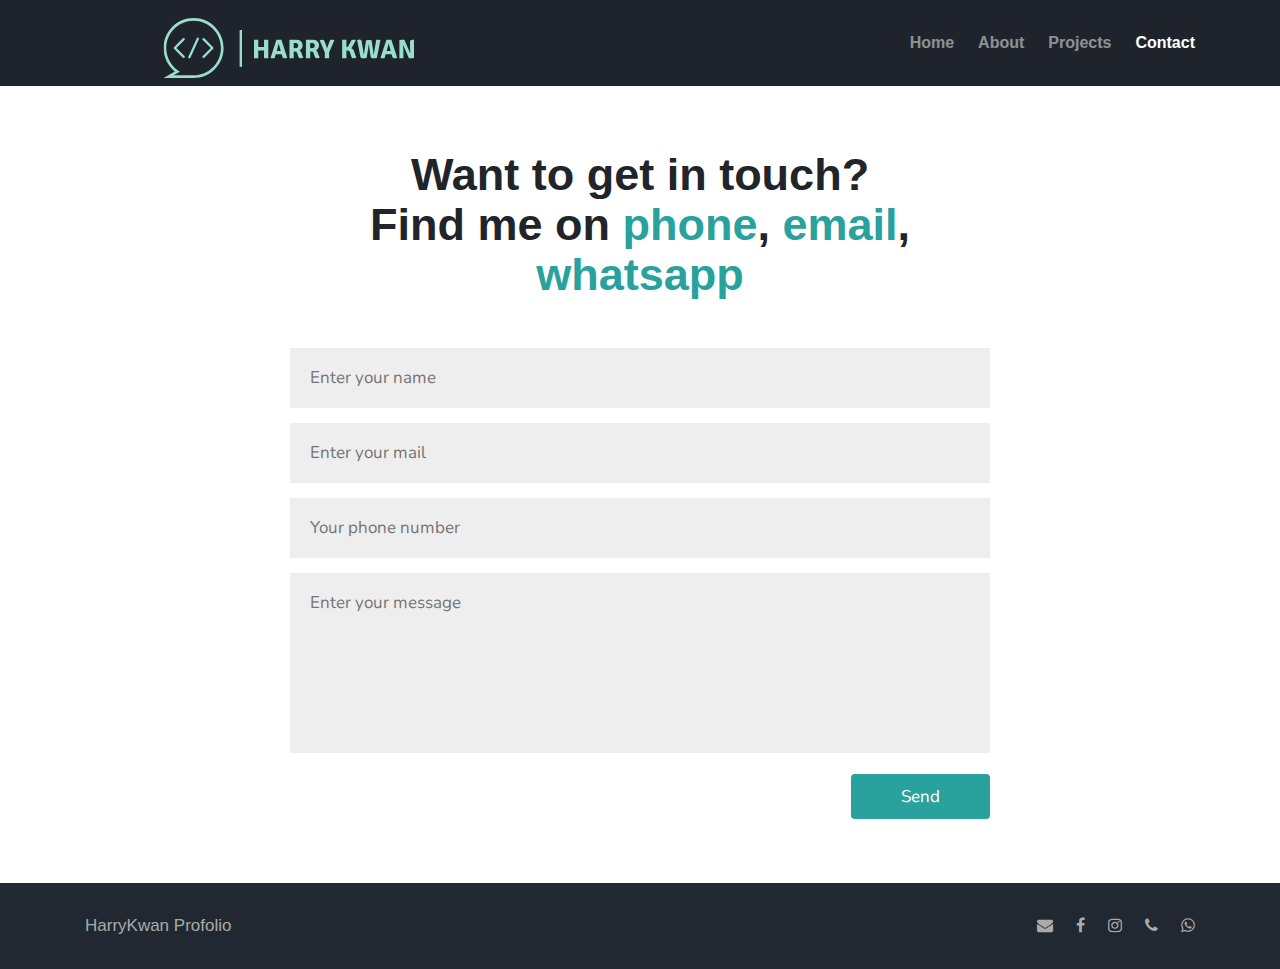
==== commit d0e5c288: "Add files via upload" ====
--- a/contact.html
+++ b/contact.html
@@ -107,7 +107,8 @@
                 <div class="title-section">
                     <h3 class="main-title-w3 mb-md-5 mb-4">Want to get in touch? <br>Find me on
                         <a href="tel:+852 66581248" class="text-primary">phone</a>,
-                        <a href="mailto:harry1998kwan@gmail.com" class="text-primary">email</a>
+                        <a href="mailto:harry1998kwan@gmail.com" class="text-primary">email</a>,
+                        <a href="https://api.whatsapp.com/send?phone=85266581248" class="text-primary">whatsapp</a>
                 </div>
                 <form action="https://sendmail.w3layouts.com/submitForm" method="post" class="">
                     <div class="main-input">
@@ -148,6 +149,8 @@
                                 <li><a target="_blank" href="https://www.instagram.com/harrykwan0_0/"><span
                                             class="fa fa-instagram"></span></a></li>
                                 <li><a href="tel:+852 66581248"><span class="fa fa-phone"></span></a></li>
+                                <li><a href="https://api.whatsapp.com/send?phone=85266581248"><span
+                                            class="fa fa-whatsapp"></span></a></li>
                             </ul>
                         </div>
                     </div>
--- a/assets/css/style-starter.css
+++ b/assets/css/style-starter.css
@@ -14043,6 +14043,7 @@
 a,
 li {
   font-family: 'Nunito', sans-serif;
+  font-family: 'Saira', sans-serif;
 }
 
 p {
@@ -14055,6 +14056,7 @@
 textarea,
 button {
   font-family: 'Nunito', sans-serif !important;
+  font-family: 'Saira', sans-serif;
 }
 
 img {
@@ -14329,7 +14331,7 @@
 .ms--titles {
   position: relative;
   overflow: hidden;
-  font-family: 'Dosis', sans-serif;
+  font-family: 'Saira', sans-serif;
 }
 
 .ms--titles.ms-container--vertical {
@@ -14455,6 +14457,7 @@
   cursor: pointer;
   border-radius: 5px;
   font-family: 'Nunito', sans-serif;
+  font-family: 'Saira', sans-serif;
 }
 
 .ms--links .ms-slide__link:hover {
@@ -14613,6 +14616,7 @@
   background-color: #222831;
   overflow: hidden;
   font-family: 'Nunito', sans-serif;
+  font-family: 'Saira', sans-serif;
 }
 
 a {
@@ -15845,6 +15849,7 @@
   line-height: 28px;
   font-weight: 600;
   color: #fff;
+  font-family: 'Saira', sans-serif;
 }
 
 .bott-img .description {
